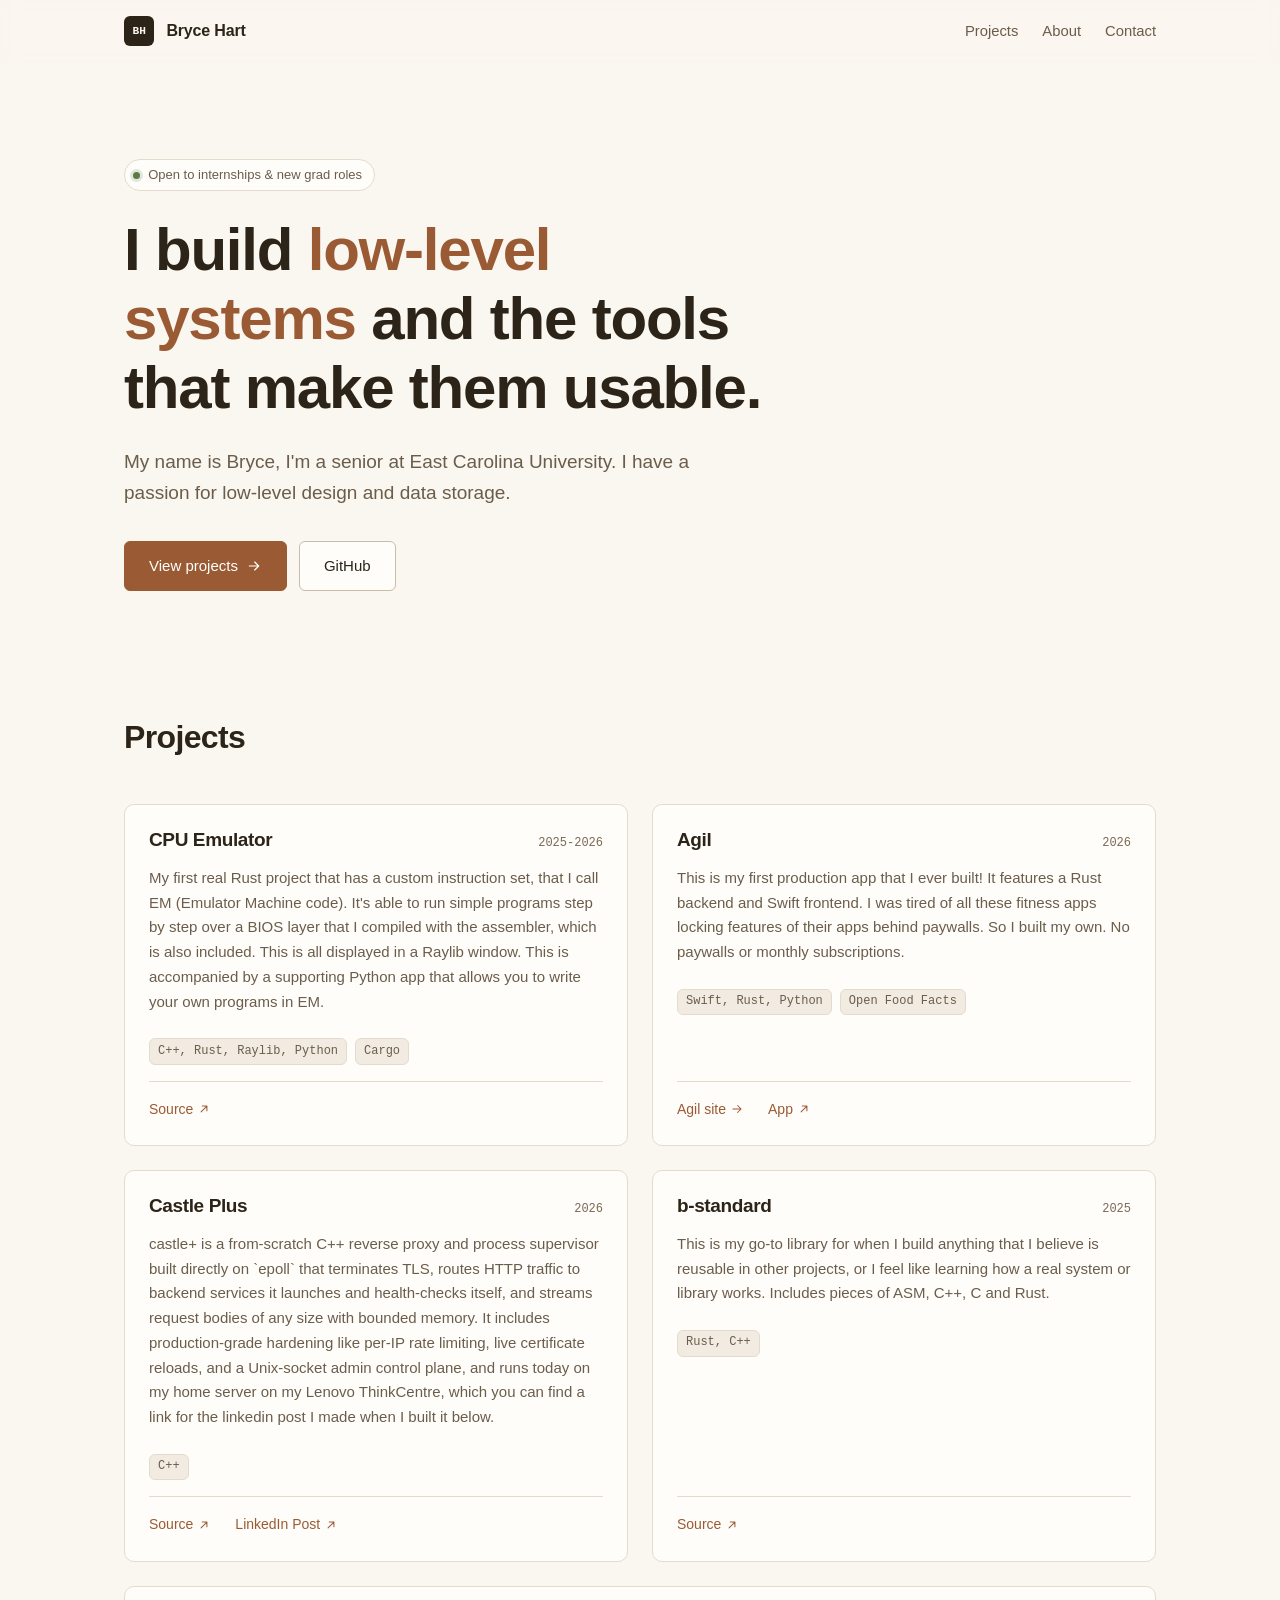
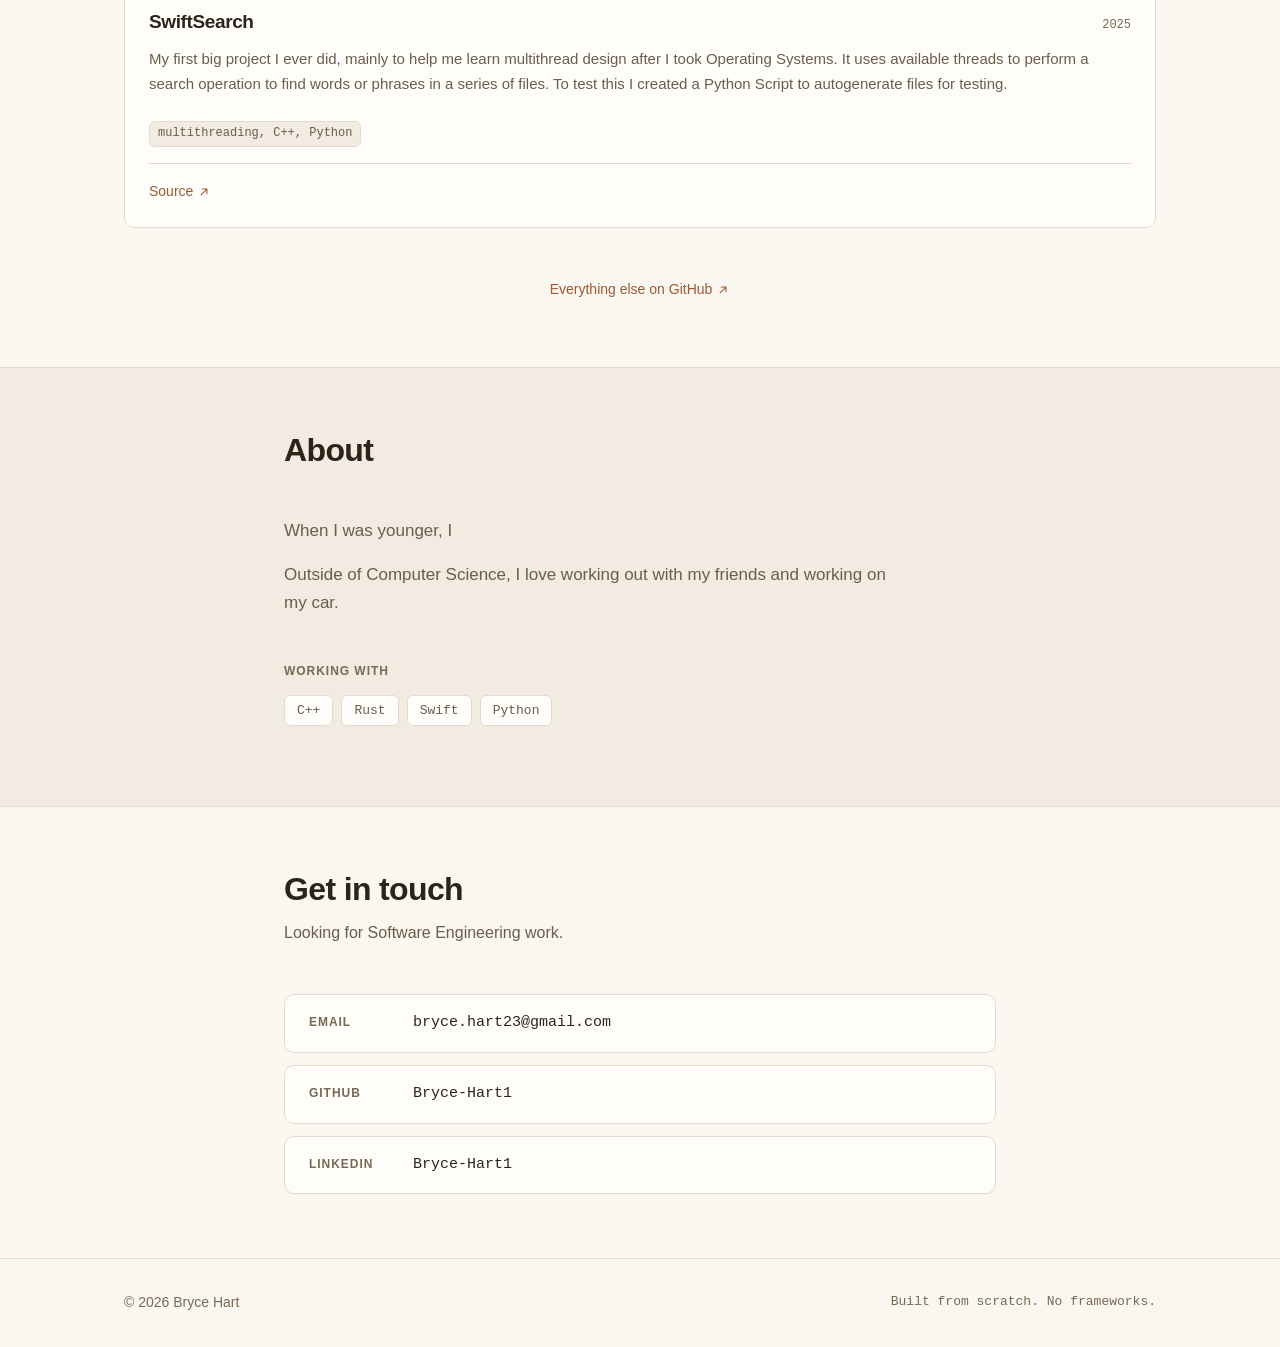
==== index.html @ d1d2a428 "Initial commit: brycehart.dev static site Prepare for launch: real canonical/og URLs, 404 page, robo" ====
<!DOCTYPE html>
<html lang="en">
<head>
<meta charset="utf-8">
<meta name="viewport" content="width=device-width, initial-scale=1">

<!-- TODO: Replace with your real tagline. This shows up in Google results and on the browser tab. -->
<title>Bryce Hart — Software Developer</title>
<meta name="description" content="My name is Bryce, I'm a software developer who builds low-level systems"> <!--REFINE-->
<meta name="author" content="Bryce Hart">

<!-- TODO: Once you have a domain, set it here and in og:url. Delete these two lines if you never get one. -->
<link rel="canonical" href="https://brycehart.dev/">

<!-- Open Graph: controls the preview card when your link is pasted into Slack, LinkedIn, iMessage, etc. -->
<meta property="og:type" content="website">
<meta property="og:title" content="Bryce Hart — Software Developer">
<meta property="og:description" content="My name is Bryce, I'm a software developer who builds low-level systems">
<meta property="og:url" content="https://brycehart.dev/">
<!-- TODO: Add assets/og-image.png (1200x630) for a proper link preview, then uncomment. -->
<!-- <meta property="og:image" content="https://brycehart.dev/assets/og-image.png"> -->
<meta name="twitter:card" content="summary_large_image">

<link rel="icon" href="assets/favicon.svg" type="image/svg+xml">
<link rel="stylesheet" href="styles.css">

<!-- Controls the browser UI color on mobile Safari/Chrome — matches --bg. -->
<meta name="theme-color" content="#faf6f0">
</head>

<body>
<a class="skip-link" href="#main">Skip to content</a>

<header class="site-header">
  <nav class="nav" aria-label="Primary">
    <a class="nav__brand" href="#top">
      <span class="nav__mark" aria-hidden="true">BH</span>
      <span class="nav__name">Bryce Hart</span>
    </a>

    <ul class="nav__links">
      <li><a href="#projects">Projects</a></li>
      <li><a href="#about">About</a></li>
      <li><a href="#contact">Contact</a></li>
    </ul>
  </nav>
</header>

<main id="main">

  <!-- ============================================================
       HERO — the first thing a recruiter reads. Keep it short.
       ============================================================ -->
  <section class="hero" id="top">
    <div class="wrap">
      <p class="hero__eyebrow">
        <span class="status-dot" aria-hidden="true"></span>
        <!-- TODO: Or "Open to full-time roles" / "Building things at X" -->
        Open to internships &amp; new grad roles
      </p>

      <h1 class="hero__title">
        <!-- TODO: Rewrite this. One line, plain language, no buzzwords.
             Say what you build and what you care about. Examples:
               "I build low-level systems — emulators, kernels, and the tools around them."
               "Computer science student who likes making computers do things they weren't supposed to." -->
        I build <em>low-level systems</em> and the tools that make them usable.
      </h1>

      <p class="hero__lede">
        <!-- TODO: Two or three sentences. Who you are, what you're studying or doing now,
             and what kind of work you want next. Write it like you'd say it out loud. -->
          My name is Bryce, I'm a senior at East Carolina University. I have a passion for low-level design
          and data storage.
      </p>

      <div class="hero__actions">
        <a class="btn btn--primary" href="#projects">
          View projects
          <svg viewBox="0 0 24 24" aria-hidden="true" focusable="false"><path d="M5 12h13M13 6l6 6-6 6"/></svg>
        </a>
        <!-- TODO: Re-enable once assets/resume.pdf exists (public copy without phone number). -->
        <!-- <a class="btn" href="assets/resume.pdf">Resume</a> -->
        <a class="btn" href="https://github.com/Bryce-Hart1">GitHub</a>
      </div>
    </div>
  </section>


  <!-- ============================================================
       PROJECTS — the reason the site exists.
       To add one: copy an <article class="card"> block and edit it.
       Order matters. Strongest project first.
       ============================================================ -->
  <section class="section" id="projects">
    <div class="wrap">
      <header class="section__head">
        <h2 class="section__title">Projects</h2>
      </header>

      <div class="grid">

        <!-- ---------- CPU Emulator ---------- -->
        <article class="card">
          <div class="card__head">
            <h3 class="card__title">CPU Emulator</h3>
            <span class="card__year">2025-2026</span>
          </div>
          <p class="card__body">
            My first real Rust project that has a custom instruction set, that I call EM
            (Emulator Machine code). It's able to run simple programs step by step over a BIOS 
            layer that I compiled with the assembler, which is also included. This is all displayed 
            in a Raylib window. This is accompanied by a supporting Python app that allows you to write 
            your own programs in EM.
          </p>
          <ul class="tags" aria-label="Technologies used">
            <li>C++, Rust, Raylib, Python</li>
            <li>Cargo</li>
          </ul>
          <div class="card__links">
            <a class="link" href="https://github.com/Bryce-Hart1/CPU_Emulator">
              Source
              <svg viewBox="0 0 24 24" aria-hidden="true" focusable="false"><path d="M7 17 17 7M9 7h8v8"/></svg>
            </a>
            <!-- Optional: add a live demo, a writeup, or a demo GIF link here. -->
          </div>
        </article>


        <!-- ---------- Agil ---------- -->
        <article class="card">
          <div class="card__head">
            <h3 class="card__title">Agil</h3>
            <span class="card__year">2026</span>
          </div>
          <p class="card__body">
            This is my first production app that I ever built! It features a Rust backend and Swift 
            frontend. I was tired of all these fitness apps locking features of their apps behind paywalls.
            So I built my own. No paywalls or monthly subscriptions.
          </p>
          <ul class="tags" aria-label="Technologies used">
            <li>Swift, Rust, Python</li>
            <li>Open Food Facts</li>
          </ul>
          <div class="card__links">
            <a class="link" href="agil/">
              Agil site
              <svg viewBox="0 0 24 24" aria-hidden="true" focusable="false"><path d="M5 12h13M13 6l6 6-6 6"/></svg>
            </a>
            <a class="link" href="https://github.com/Bryce-Hart1/Agil_app">
              App
              <svg viewBox="0 0 24 24" aria-hidden="true" focusable="false"><path d="M7 17 17 7M9 7h8v8"/></svg>
            </a>
          </div>
        </article>

        <!-- ---------- Castle Plus ---------- -->
        <article class="card">
          <div class="card__head">
            <h3 class="card__title">Castle Plus</h3>
            <span class="card__year">2026</span>
          </div>
          <p class="card__body">
            castle+ is a from-scratch C++ reverse proxy and process supervisor built directly on `epoll`
             that terminates TLS, routes HTTP traffic to backend services it launches and health-checks itself, 
             and streams request bodies of any size with bounded memory. It includes production-grade hardening like per-IP rate limiting,
             live certificate reloads, and a Unix-socket admin control plane, and runs today on my home server on my
            Lenovo ThinkCentre, which you can find a link for 
            the linkedin post I made when I built it below.
          </p>
          <ul class="tags" aria-label="Technologies used">
            <li>C++</li>
          </ul>
          <div class="card__links">
            <a class="link" href="https://github.com/Bryce-Hart1/castle_plus">
              Source
              <svg viewBox="0 0 24 24" aria-hidden="true" focusable="false"><path d="M7 17 17 7M9 7h8v8"/></svg>
            </a>
            <!-- TODO: replace with the LinkedIn post URL -->
            <a class="link" href="https://github.com/Bryce-Hart1/castle_plus">
              LinkedIn Post
              <svg viewBox="0 0 24 24" aria-hidden="true" focusable="false"><path d="M7 17 17 7M9 7h8v8"/></svg>
            </a>
          </div>
        </article>

        <!-- ---------- library ---------- -->
        <article class="card">
          <div class="card__head">
            <h3 class="card__title">b-standard</h3>
            <span class="card__year">2025</span>
          </div>
          <p class="card__body">
            This is my go-to library for when I build anything that I believe is reusable in other projects,
            or I feel like learning how a real system or library works. Includes pieces of ASM, C++, C and 
            Rust.
          </p>
          <ul class="tags" aria-label="Technologies used">
            <li>Rust, C++</li>
          </ul>
          <div class="card__links">
            <a class="link" href="https://github.com/Bryce-Hart1/mylib">
              Source
              <svg viewBox="0 0 24 24" aria-hidden="true" focusable="false"><path d="M7 17 17 7M9 7h8v8"/></svg>
            </a>
          </div>
        </article>

        <!-- ---------- SwiftSearch ---------- -->

        <article class="card">
          <div class="card__head">
            <h3 class="card__title">SwiftSearch</h3>
            <span class="card__year">2025</span>
          </div>
          <p class="card__body">
            My first big project I ever did, mainly to help me learn multithread design
            after I took Operating Systems. It uses available threads to perform a search operation
            to find words or phrases in a series of files. To test this I created a Python Script to 
            autogenerate files for testing.
          </p>
          <ul class="tags" aria-label="Technologies used">
            <li>multithreading, C++, Python</li>
          </ul>
          <div class="card__links">
            <a class="link" href="https://github.com/Bryce-Hart1/multithread_Search">
              Source
              <svg viewBox="0 0 24 24" aria-hidden="true" focusable="false"><path d="M7 17 17 7M9 7h8v8"/></svg>
            </a>
          </div>
        </article>

      </div>

      <p class="section__foot">
        <a class="link" href="https://github.com/Bryce-Hart1?tab=repositories">
          Everything else on GitHub
          <svg viewBox="0 0 24 24" aria-hidden="true" focusable="false"><path d="M7 17 17 7M9 7h8v8"/></svg>
        </a>
      </p>
    </div>
  </section>


  <!-- ============================================================
       ABOUT
       ============================================================ -->
  <section class="section section--alt" id="about">
    <div class="wrap wrap--narrow">
      <header class="section__head">
        <h2 class="section__title">About</h2>
      </header>

      <div class="prose">
        <p>
          When I was younger, I 
        </p>
        <p>
          Outside of Computer Science, I love working out with my friends and working on my car.
        </p>
      </div>

      <!-- TODO: Trim this to what you'd be comfortable being interviewed on.
           A short honest list reads better than an exhaustive one. -->
      <div class="toolbox">
        <h3 class="toolbox__title">Working with</h3>
        <ul class="tags tags--lg">
          <li>C++</li>
          <li>Rust</li>
          <li>Swift</li>
          <li>Python</li>
        </ul>
      </div>
    </div>
  </section>


  <!-- ============================================================
       CONTACT
       ============================================================ -->
  <section class="section" id="contact">
    <div class="wrap wrap--narrow">
      <header class="section__head">
        <h2 class="section__title">Get in touch</h2>
        <p class="section__sub">
          Looking for Software Engineering work.
        </p>
      </header>

      <ul class="contact">
        <li>
          <a class="contact__item" href="mailto:bryce.hart23@gmail.com">
            <span class="contact__label">Email</span>
            <span class="contact__value">bryce.hart23@gmail.com</span>
          </a>
        </li>
        <li>
          <a class="contact__item" href="https://github.com/Bryce-Hart1">
            <span class="contact__label">GitHub</span>
            <span class="contact__value">Bryce-Hart1</span>
          </a>
        </li>
        <li>
          <a class="contact__item" href="https://www.linkedin.com/in/bryce-hart1/">
            <span class="contact__label">LinkedIn</span>
            <span class="contact__value">Bryce-Hart1</span>
          </a>
        </li>
      </ul>
    </div>
  </section>

</main>

<footer class="site-footer">
  <div class="wrap">
    <p>&copy; <span data-year>2026</span> Bryce Hart</p>
    <p class="site-footer__meta">Built from scratch. No frameworks.</p>
  </div>
</footer>

<script src="main.js"></script>
</body>
</html>
---- styles.css ----
/* ==========================================================================
   Bryce Hart — personal site
   Plain CSS, no build step. Edit and refresh.

   Layout of this file:
     1. Tokens (colors, type, spacing)  <- change these to restyle the whole site
     2. Reset & base
     3. Layout primitives
     4. Header / nav
     5. Hero
     6. Sections
     7. Project cards
     8. About / contact
     9. Footer
    10. Motion & print
   ========================================================================== */


/* 1. Tokens ---------------------------------------------------------------- */

:root {
  /* Earthy palette. Warm paper, umber ink, terracotta accent, moss for the
     status dot. Every hue is warm — nothing here is a neutral grey. */
  --bg:            #faf6f0;  /* warm paper   */
  --bg-alt:        #f2ebe1;  /* sand         */
  --surface:       #fffdfa;  /* raised card  */
  --border:        #e5dbcc;
  --border-strong: #cbbca7;

  --text:          #2c2418;  /* dark umber   */
  --text-muted:    #6b5d4b;  /* walnut       */
  --text-faint:    #786954;  /* driftwood — as light as it can go and still
                                clear 4.5:1 on --bg-alt, the worst case  */

  --accent:        #9a5b34;  /* terracotta   */
  --accent-hover:  #7d4726;  /* burnt sienna */

  --success:       #5b7a4a;  /* moss         */

  /* Type */
  --font-sans: ui-sans-serif, -apple-system, BlinkMacSystemFont, "Segoe UI",
               Inter, Roboto, "Helvetica Neue", Arial, sans-serif;
  --font-mono: ui-monospace, SFMono-Regular, "SF Mono", Menlo, Consolas,
               "Liberation Mono", monospace;

  /* Spacing scale */
  --sp-1: 0.25rem;
  --sp-2: 0.5rem;
  --sp-3: 0.75rem;
  --sp-4: 1rem;
  --sp-6: 1.5rem;
  --sp-8: 2rem;
  --sp-12: 3rem;
  --sp-16: 4rem;
  --sp-24: 6rem;

  --radius: 10px;
  --radius-sm: 6px;

  /* Shadows are tinted with the umber from --text, never pure black. Pure black
     over warm paper reads as grey smudge. */
  --shadow: 0 1px 2px rgb(44 36 24 / 0.05), 0 4px 16px -6px rgb(44 36 24 / 0.12);
  --shadow-lift: 0 2px 4px rgb(44 36 24 / 0.06), 0 12px 32px -10px rgb(44 36 24 / 0.20);

  --measure: 68ch;   /* comfortable reading width */
  --page: 1080px;    /* max content width */
}

/* The page ships one palette, always. Tell the browser so it doesn't render form
   controls and scrollbars in dark chrome for visitors whose OS is set to dark. */
:root { color-scheme: light; }


/* 2. Reset & base ---------------------------------------------------------- */

*, *::before, *::after { box-sizing: border-box; }

* { margin: 0; }

html {
  scroll-behavior: smooth;
  scroll-padding-top: 5rem;   /* so anchors clear the sticky header */
  -webkit-text-size-adjust: 100%;
}

body {
  background: var(--bg);
  color: var(--text);
  font-family: var(--font-sans);
  font-size: 1rem;
  line-height: 1.65;
  -webkit-font-smoothing: antialiased;
  text-rendering: optimizeLegibility;
}

h1, h2, h3 {
  line-height: 1.15;
  letter-spacing: -0.02em;
  font-weight: 600;
  text-wrap: balance;
}

p { text-wrap: pretty; }

a { color: inherit; }

svg {
  fill: none;
  stroke: currentColor;
  stroke-width: 1.75;
  stroke-linecap: round;
  stroke-linejoin: round;
}

:focus-visible {
  outline: 2px solid var(--accent);
  outline-offset: 3px;
  border-radius: var(--radius-sm);
}

.skip-link {
  position: absolute;
  left: var(--sp-4);
  top: -100%;
  z-index: 100;
  padding: var(--sp-3) var(--sp-4);
  background: var(--surface);
  border: 1px solid var(--border-strong);
  border-radius: var(--radius-sm);
  font-weight: 500;
  text-decoration: none;
}
.skip-link:focus { top: var(--sp-4); }


/* 3. Layout primitives ----------------------------------------------------- */

.wrap {
  width: 100%;
  max-width: var(--page);
  margin-inline: auto;
  padding-inline: var(--sp-6);
}

.wrap--narrow { max-width: 760px; }


/* 4. Header / nav ---------------------------------------------------------- */

.site-header {
  position: sticky;
  top: 0;
  z-index: 50;
  background: color-mix(in srgb, var(--bg) 82%, transparent);
  backdrop-filter: saturate(1.4) blur(10px);
  border-bottom: 1px solid transparent;
  transition: border-color 0.2s ease;
}
.site-header[data-scrolled] { border-bottom-color: var(--border); }

.nav {
  max-width: var(--page);
  margin-inline: auto;
  padding: var(--sp-4) var(--sp-6);
  display: flex;
  align-items: center;
  gap: var(--sp-6);
}

.nav__brand {
  display: inline-flex;
  align-items: center;
  gap: var(--sp-3);
  text-decoration: none;
  font-weight: 600;
  letter-spacing: -0.01em;
  margin-right: auto;
}

.nav__mark {
  display: grid;
  place-items: center;
  width: 1.9rem;
  height: 1.9rem;
  border-radius: var(--radius-sm);
  background: var(--text);
  color: var(--bg);
  font-family: var(--font-mono);
  font-size: 0.7rem;
  font-weight: 600;
  letter-spacing: 0;
}

.nav__links {
  display: flex;
  gap: var(--sp-6);
  list-style: none;
  padding: 0;
  font-size: 0.925rem;
}

.nav__links a {
  color: var(--text-muted);
  text-decoration: none;
  transition: color 0.15s ease;
}
.nav__links a:hover { color: var(--text); }

@media (max-width: 34rem) {
  .nav__name { display: none; }    /* the "BH" mark carries it on narrow screens */
  .nav__links { gap: var(--sp-4); }
}


/* 5. Hero ------------------------------------------------------------------ */

.hero {
  padding-block: clamp(var(--sp-16), 12vw, var(--sp-24)) var(--sp-16);
}

.hero__eyebrow {
  display: inline-flex;
  align-items: center;
  gap: var(--sp-2);
  margin-bottom: var(--sp-6);
  padding: var(--sp-1) var(--sp-3) var(--sp-1) var(--sp-2);
  border: 1px solid var(--border);
  border-radius: 999px;
  background: var(--surface);
  color: var(--text-muted);
  font-size: 0.8125rem;
  font-weight: 500;
}

.status-dot {
  width: 0.45rem;
  height: 0.45rem;
  border-radius: 50%;
  background: var(--success);
  box-shadow: 0 0 0 3px color-mix(in srgb, var(--success) 18%, transparent);
}

.hero__title {
  font-size: clamp(2.25rem, 6vw, 3.75rem);
  max-width: 20ch;
  margin-bottom: var(--sp-6);
}

.hero__title em {
  font-style: normal;
  color: var(--accent);
}

.hero__lede {
  max-width: 58ch;
  margin-bottom: var(--sp-8);
  color: var(--text-muted);
  font-size: clamp(1.05rem, 1.6vw, 1.1875rem);
}

.hero__actions {
  display: flex;
  flex-wrap: wrap;
  gap: var(--sp-3);
}

.btn {
  display: inline-flex;
  align-items: center;
  gap: var(--sp-2);
  padding: var(--sp-3) var(--sp-6);
  border: 1px solid var(--border-strong);
  border-radius: var(--radius-sm);
  background: var(--surface);
  color: var(--text);
  font-size: 0.9375rem;
  font-weight: 500;
  text-decoration: none;
  transition: transform 0.12s ease, box-shadow 0.15s ease,
              border-color 0.15s ease, background-color 0.15s ease;
}
.btn:hover {
  border-color: var(--text-faint);
  box-shadow: var(--shadow);
  transform: translateY(-1px);
}
.btn svg { width: 1rem; height: 1rem; }

.btn--primary {
  background: var(--accent);
  border-color: var(--accent);
  color: #fff;
}
.btn--primary:hover {
  background: var(--accent-hover);
  border-color: var(--accent-hover);
}


/* 6. Sections -------------------------------------------------------------- */

.section { padding-block: var(--sp-16); }

.section--alt {
  background: var(--bg-alt);
  border-block: 1px solid var(--border);
}

.section__head { margin-bottom: var(--sp-12); }

.section__title {
  font-size: clamp(1.5rem, 3vw, 2rem);
  margin-bottom: var(--sp-3);
}

.section__sub {
  max-width: var(--measure);
  color: var(--text-muted);
}

.section__foot {
  margin-top: var(--sp-12);
  text-align: center;
}


/* 7. Project cards --------------------------------------------------------- */

.grid {
  display: grid;
  grid-template-columns: repeat(auto-fill, minmax(min(100%, 22rem), 1fr));
  gap: var(--sp-6);
}

/* --page caps the grid at two columns, so an odd card count would leave the
   last one stranded at half width. Let it take the whole row instead. */
.grid > .card:last-child:nth-child(odd) { grid-column: 1 / -1; }

.card {
  display: flex;
  flex-direction: column;
  padding: var(--sp-6);
  border: 1px solid var(--border);
  border-radius: var(--radius);
  background: var(--surface);
  transition: transform 0.15s ease, box-shadow 0.2s ease, border-color 0.2s ease;
}
.card:hover {
  transform: translateY(-2px);
  border-color: var(--border-strong);
  box-shadow: var(--shadow-lift);
}

.card__head {
  display: flex;
  align-items: baseline;
  justify-content: space-between;
  gap: var(--sp-4);
  margin-bottom: var(--sp-3);
}

.card__title { font-size: 1.1875rem; }

.card__year {
  flex-shrink: 0;
  color: var(--text-faint);
  font-family: var(--font-mono);
  font-size: 0.75rem;
}

.card__body {
  margin-bottom: var(--sp-6);
  color: var(--text-muted);
  font-size: 0.9375rem;
}

.card__links {
  display: flex;
  flex-wrap: wrap;
  gap: var(--sp-6);
  margin-top: auto;         /* pins links to the bottom of every card */
  padding-top: var(--sp-4);
  border-top: 1px solid var(--border);
}

.link {
  display: inline-flex;
  align-items: center;
  gap: var(--sp-1);
  color: var(--accent);
  font-size: 0.875rem;
  font-weight: 500;
  text-decoration: none;
}
.link:hover { color: var(--accent-hover); }
.link:hover svg { transform: translate(1px, -1px); }
.link svg {
  width: 0.875rem;
  height: 0.875rem;
  transition: transform 0.15s ease;
}

.tags {
  display: flex;
  flex-wrap: wrap;
  gap: var(--sp-2);
  margin-bottom: var(--sp-4);
  padding: 0;
  list-style: none;
}

.tags li {
  padding: 0.15rem var(--sp-2);
  border: 1px solid var(--border);
  border-radius: var(--radius-sm);
  background: var(--bg-alt);
  color: var(--text-muted);
  font-family: var(--font-mono);
  font-size: 0.75rem;
}

.tags--lg li {
  padding: var(--sp-1) var(--sp-3);
  background: var(--surface);
  font-size: 0.8125rem;
}


/* 8. About / contact ------------------------------------------------------- */

.prose {
  max-width: var(--measure);
  color: var(--text-muted);
  font-size: 1.0625rem;
}
.prose p + p { margin-top: var(--sp-4); }

.toolbox { margin-top: var(--sp-12); }

.toolbox__title {
  margin-bottom: var(--sp-4);
  color: var(--text-faint);
  font-size: 0.75rem;
  font-weight: 600;
  letter-spacing: 0.08em;
  text-transform: uppercase;
}

.contact {
  display: grid;
  gap: var(--sp-3);
  padding: 0;
  list-style: none;
}

.contact__item {
  display: flex;
  align-items: baseline;
  gap: var(--sp-4);
  padding: var(--sp-4) var(--sp-6);
  border: 1px solid var(--border);
  border-radius: var(--radius);
  background: var(--surface);
  text-decoration: none;
  transition: border-color 0.15s ease, transform 0.12s ease;
}
.contact__item:hover {
  border-color: var(--border-strong);
  transform: translateX(2px);
}

.contact__label {
  flex-shrink: 0;
  width: 5.5rem;
  color: var(--text-faint);
  font-size: 0.75rem;
  font-weight: 600;
  letter-spacing: 0.08em;
  text-transform: uppercase;
}

.contact__value {
  color: var(--text);
  font-family: var(--font-mono);
  font-size: 0.9375rem;
  overflow-wrap: anywhere;
}

@media (max-width: 30rem) {
  .contact__item { flex-direction: column; gap: var(--sp-1); }
  .contact__label { width: auto; }
}


/* 9. Footer ---------------------------------------------------------------- */

.site-footer {
  padding-block: var(--sp-8);
  border-top: 1px solid var(--border);
  color: var(--text-faint);
  font-size: 0.875rem;
}

.site-footer .wrap {
  display: flex;
  flex-wrap: wrap;
  gap: var(--sp-4);
  justify-content: space-between;
}

.site-footer__meta { font-family: var(--font-mono); font-size: 0.8125rem; }


/* 10. Motion & print ------------------------------------------------------- */

/* Sections ease in as you scroll. main.js adds .is-visible via IntersectionObserver;
   without JS the .reveal class is never applied, so content stays visible. */
.reveal {
  opacity: 0;
  transform: translateY(12px);
  transition: opacity 0.5s ease, transform 0.5s ease;
}
.reveal.is-visible {
  opacity: 1;
  transform: none;
}

@media (prefers-reduced-motion: reduce) {
  html { scroll-behavior: auto; }
  *, *::before, *::after {
    animation-duration: 0.01ms !important;
    animation-iteration-count: 1 !important;
    transition-duration: 0.01ms !important;
  }
  .reveal { opacity: 1; transform: none; }
}

@media print {
  .site-header, .hero__actions { display: none; }
  body { background: #fff; color: #000; }
  .card { break-inside: avoid; border: 1px solid #ccc; }
}
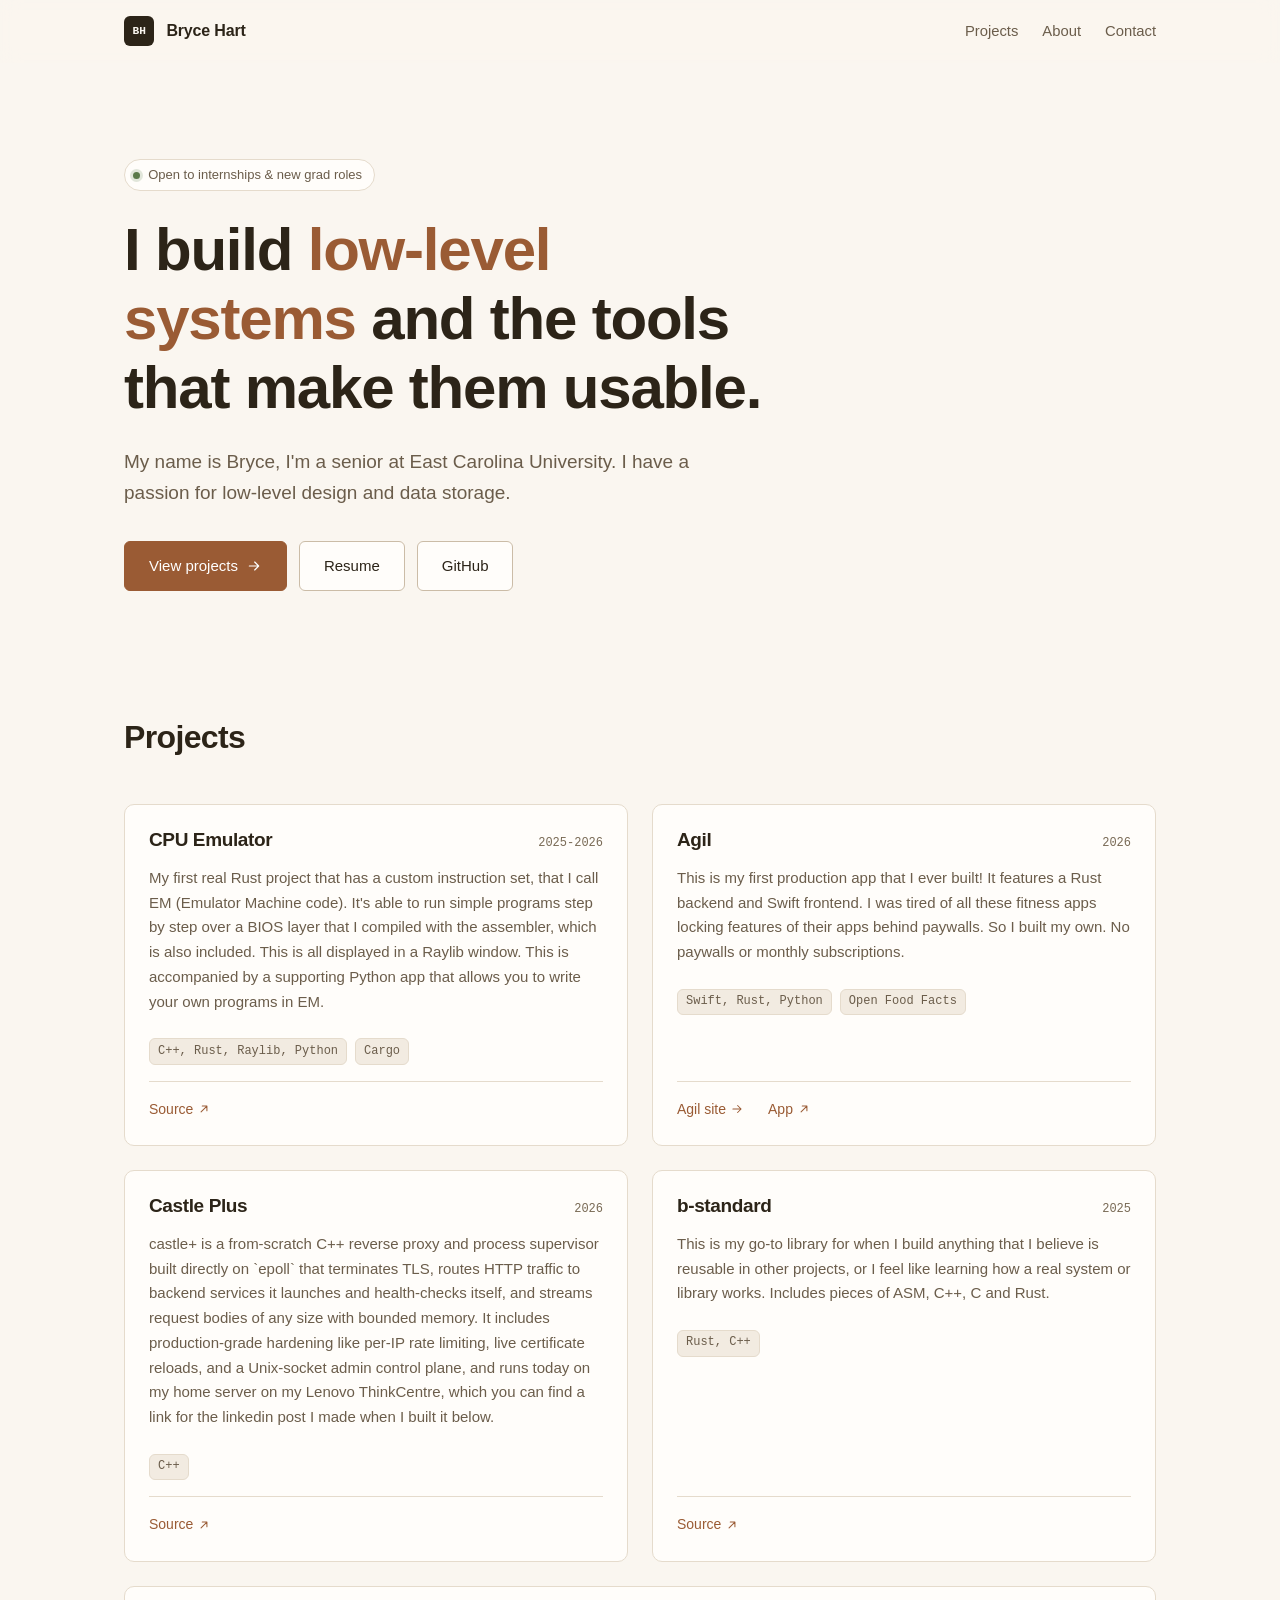
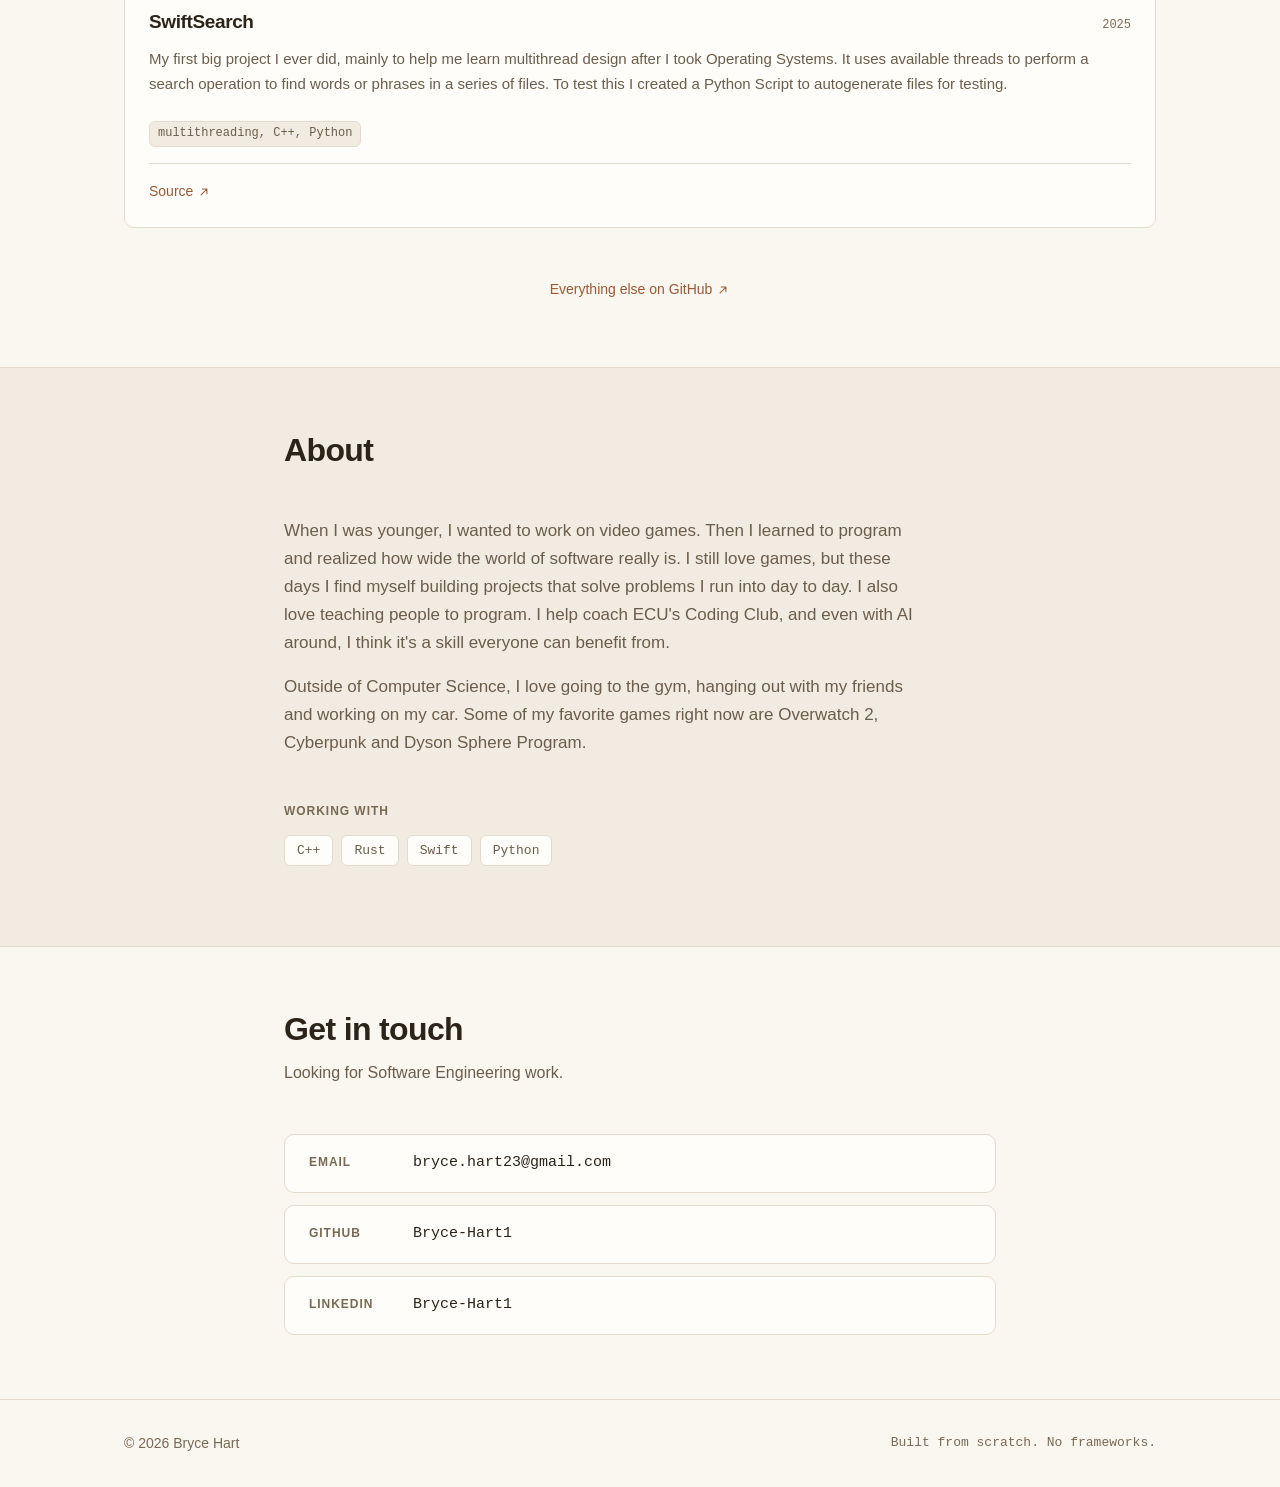
==== commit 86aa828c: "Add About copy and resume; fix project repo links Fill in the About section, publish assets/resume.p" ====
--- a/index.html
+++ b/index.html
@@ -79,8 +79,7 @@
           View projects
           <svg viewBox="0 0 24 24" aria-hidden="true" focusable="false"><path d="M5 12h13M13 6l6 6-6 6"/></svg>
         </a>
-        <!-- TODO: Re-enable once assets/resume.pdf exists (public copy without phone number). -->
-        <!-- <a class="btn" href="assets/resume.pdf">Resume</a> -->
+        <a class="btn" href="assets/resume.pdf">Resume</a>
         <a class="btn" href="https://github.com/Bryce-Hart1">GitHub</a>
       </div>
     </div>
@@ -176,11 +175,6 @@
               Source
               <svg viewBox="0 0 24 24" aria-hidden="true" focusable="false"><path d="M7 17 17 7M9 7h8v8"/></svg>
             </a>
-            <!-- TODO: replace with the LinkedIn post URL -->
-            <a class="link" href="https://github.com/Bryce-Hart1/castle_plus">
-              LinkedIn Post
-              <svg viewBox="0 0 24 24" aria-hidden="true" focusable="false"><path d="M7 17 17 7M9 7h8v8"/></svg>
-            </a>
           </div>
         </article>
 
@@ -199,7 +193,7 @@
             <li>Rust, C++</li>
           </ul>
           <div class="card__links">
-            <a class="link" href="https://github.com/Bryce-Hart1/mylib">
+            <a class="link" href="https://github.com/Bryce-Hart1/bstd">
               Source
               <svg viewBox="0 0 24 24" aria-hidden="true" focusable="false"><path d="M7 17 17 7M9 7h8v8"/></svg>
             </a>
@@ -223,7 +217,7 @@
             <li>multithreading, C++, Python</li>
           </ul>
           <div class="card__links">
-            <a class="link" href="https://github.com/Bryce-Hart1/multithread_Search">
+            <a class="link" href="https://github.com/Bryce-Hart1/swiftSearch">
               Source
               <svg viewBox="0 0 24 24" aria-hidden="true" focusable="false"><path d="M7 17 17 7M9 7h8v8"/></svg>
             </a>
@@ -253,10 +247,13 @@
 
       <div class="prose">
         <p>
-          When I was younger, I 
+          When I was younger, I wanted to work on video games. Then I learned to program and realized how wide the world of software really is. 
+          I still love games, but these days I find myself building projects that solve problems I run into day to day. I also love teaching people to program.
+          I help coach ECU's Coding Club, and even with AI around, I think it's a skill everyone can benefit from.
         </p>
         <p>
-          Outside of Computer Science, I love working out with my friends and working on my car.
+          Outside of Computer Science, I love going to the gym, hanging out with my friends and working on my car. Some of my favorite games right now are 
+          Overwatch 2, Cyberpunk and Dyson Sphere Program. 
         </p>
       </div>
 
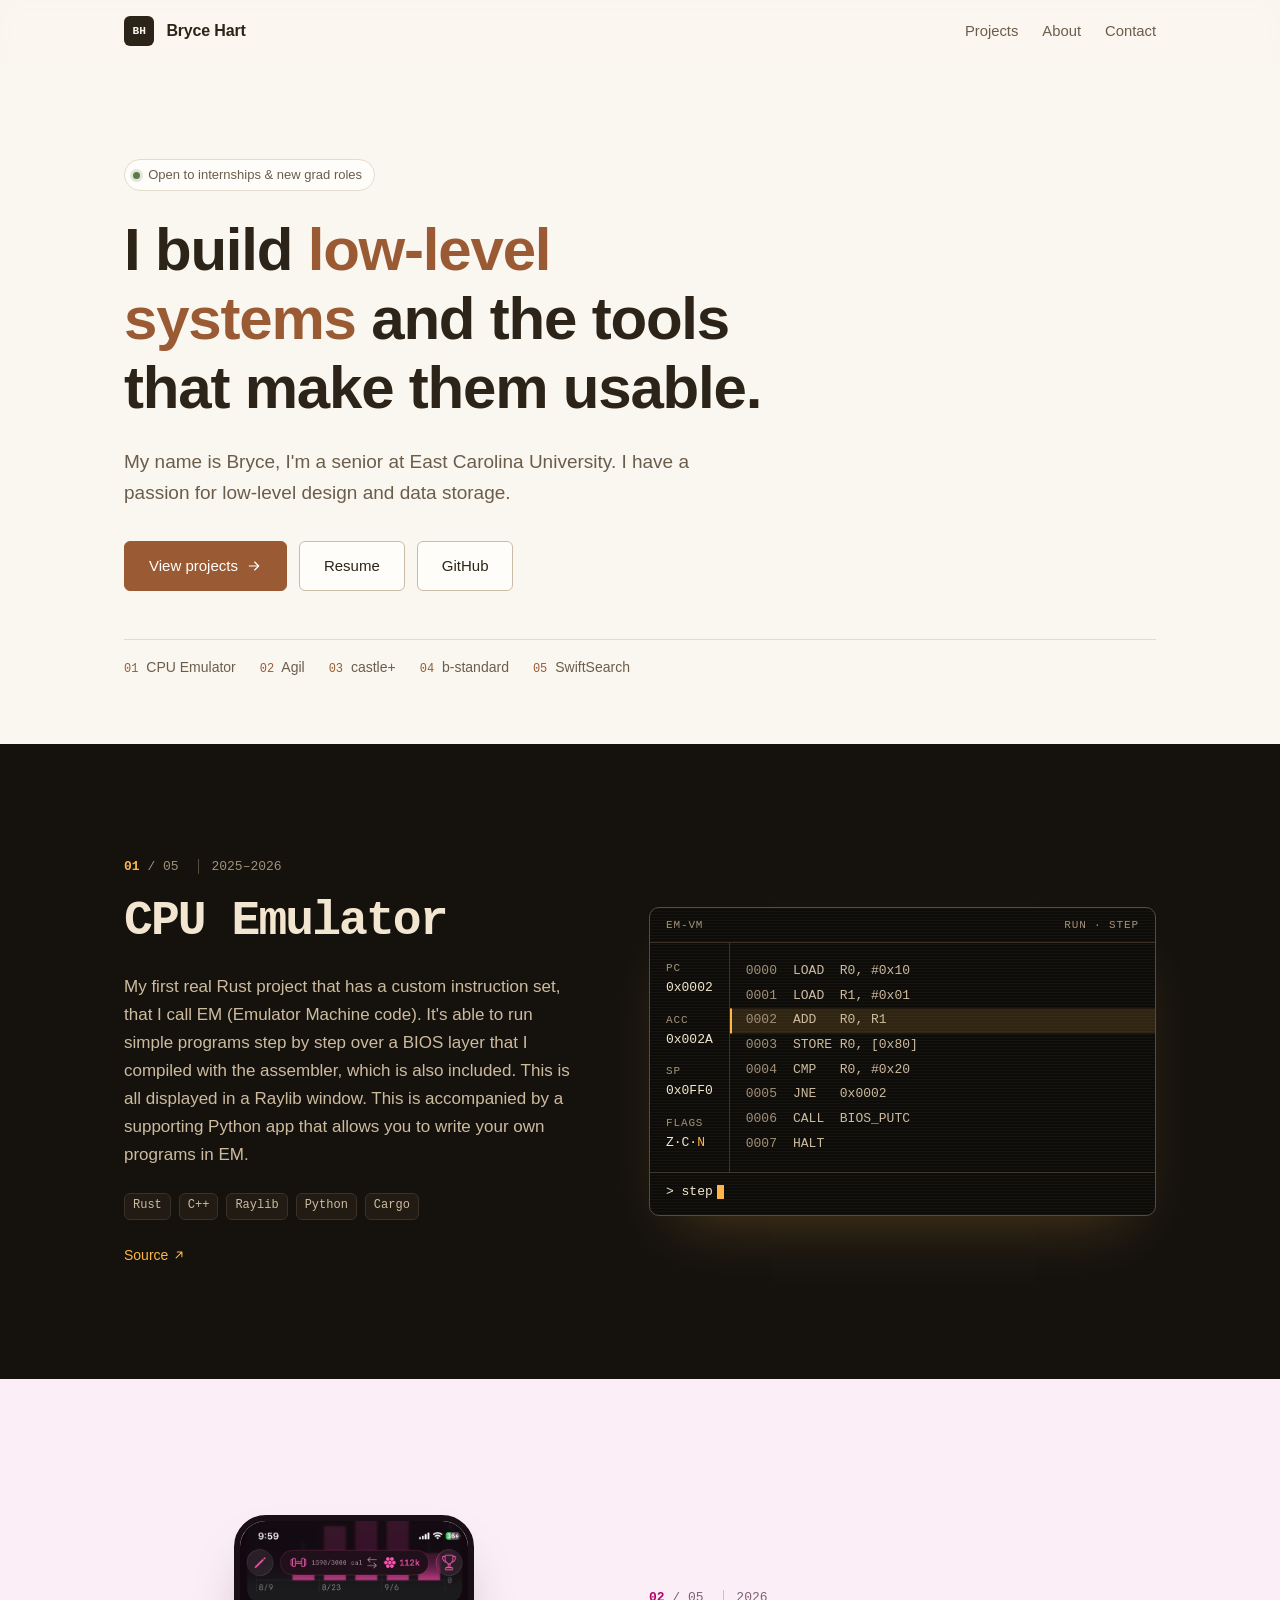
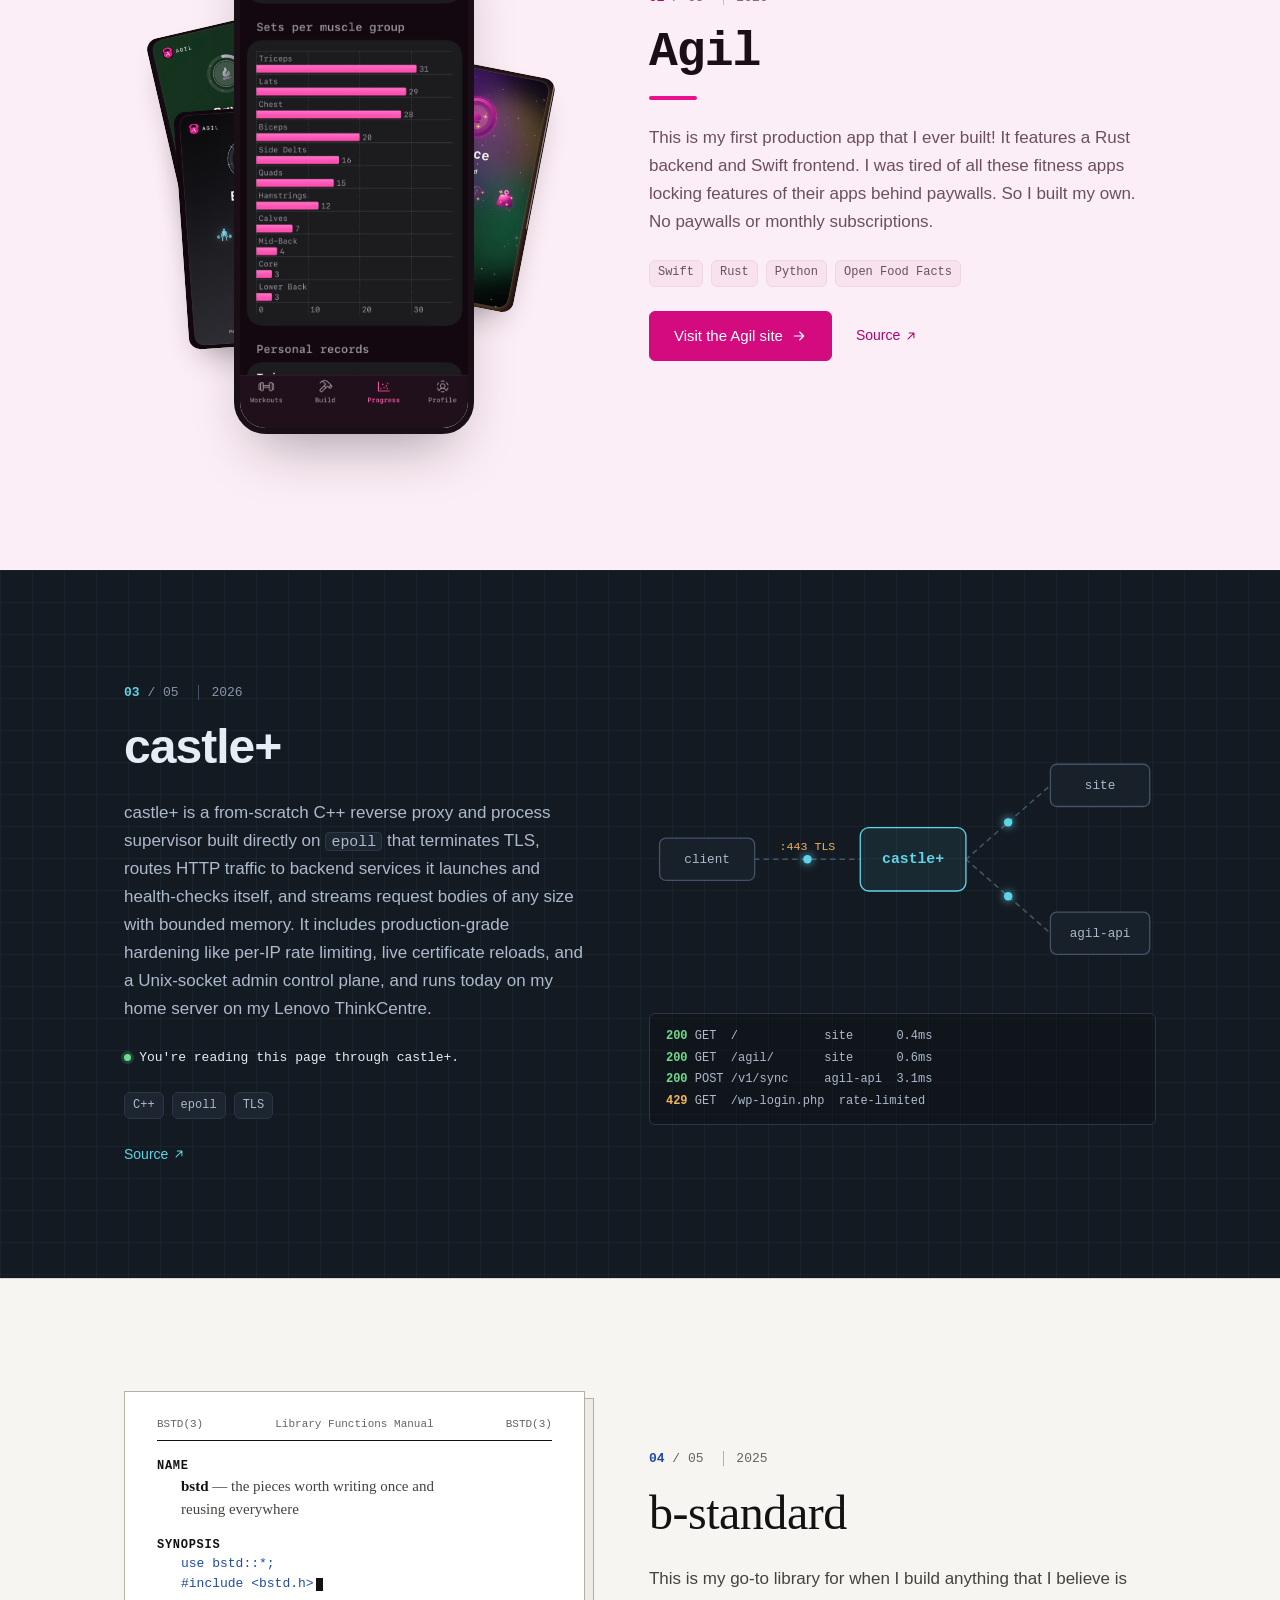
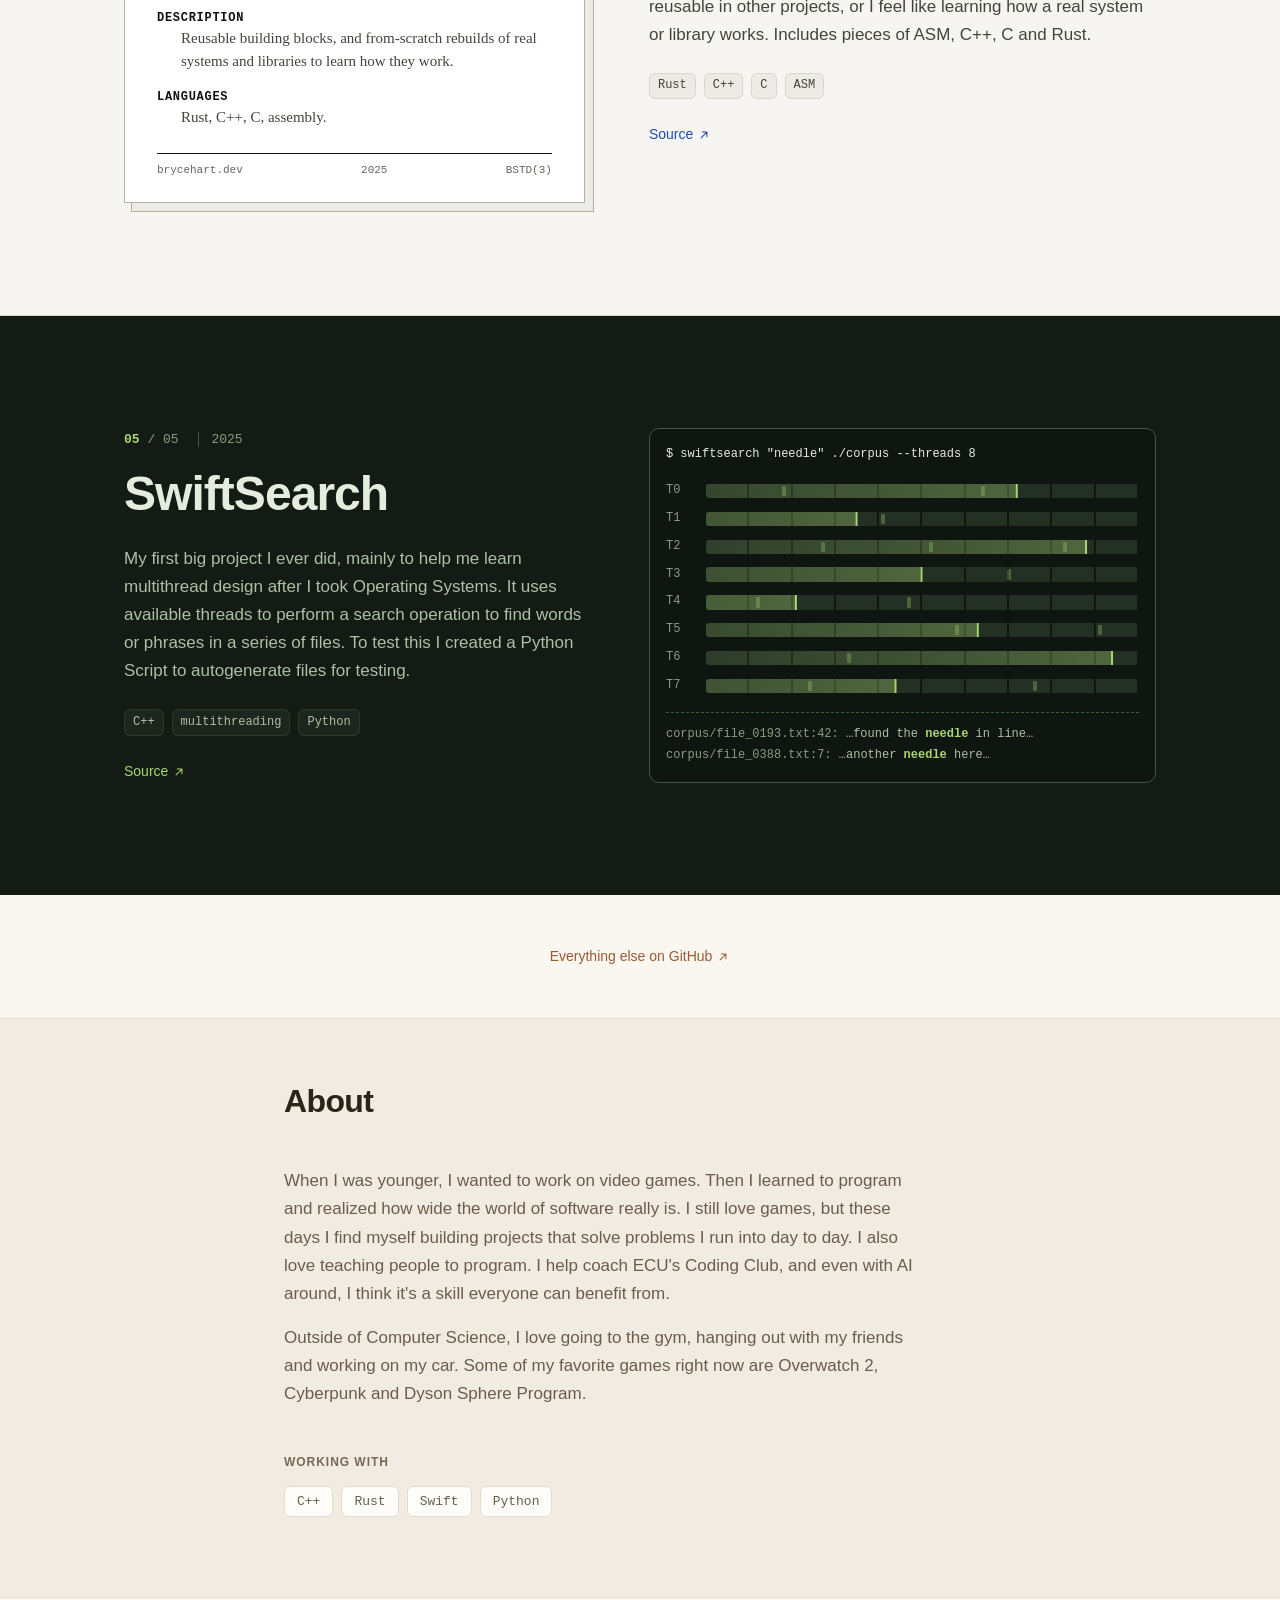
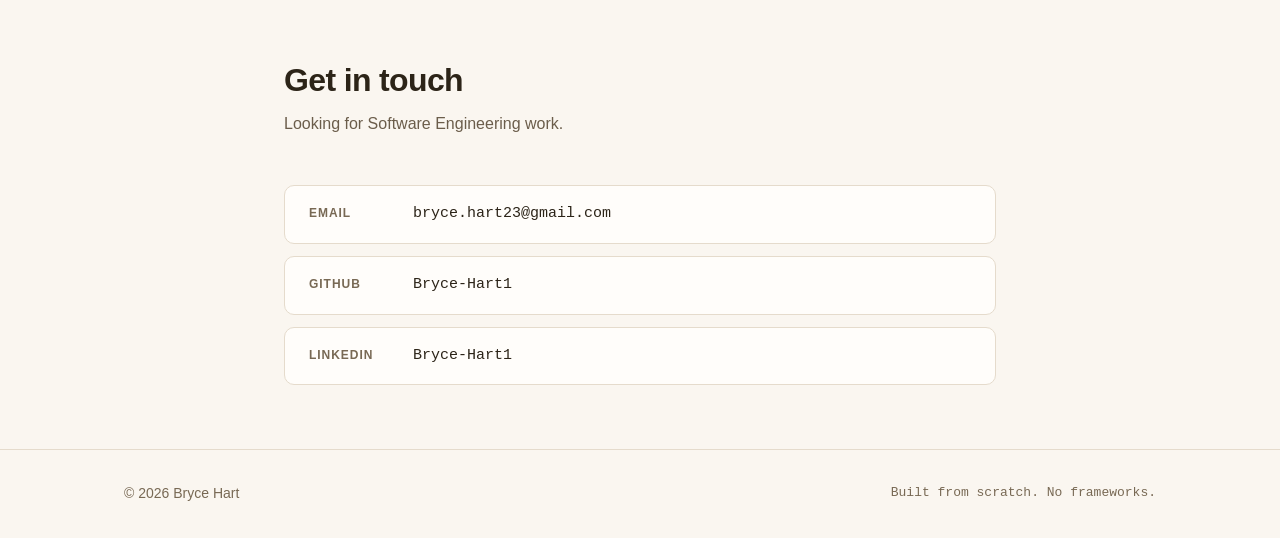
==== commit 0a283abc: "changed main page design" ====
--- a/index.html
+++ b/index.html
@@ -45,6 +45,18 @@
     </ul>
   </nav>
 </header>
+
+<!-- Chapter rail: wide screens only, and only once main.js has wired it up
+     (it stays display:none without the data-ready attribute). -->
+<nav class="rail" aria-label="Project chapters" data-rail>
+  <ol>
+    <li><a href="#emulator"><span class="rail__dot"></span><span class="rail__label">CPU Emulator</span></a></li>
+    <li><a href="#agil"><span class="rail__dot"></span><span class="rail__label">Agil</span></a></li>
+    <li><a href="#castle"><span class="rail__dot"></span><span class="rail__label">castle+</span></a></li>
+    <li><a href="#bstd"><span class="rail__dot"></span><span class="rail__label">b-standard</span></a></li>
+    <li><a href="#swiftsearch"><span class="rail__dot"></span><span class="rail__label">SwiftSearch</span></a></li>
+  </ol>
+</nav>
 
 <main id="main">
 
@@ -82,158 +94,310 @@
         <a class="btn" href="assets/resume.pdf">Resume</a>
         <a class="btn" href="https://github.com/Bryce-Hart1">GitHub</a>
       </div>
+
+      <nav class="hero__index" aria-label="Projects">
+        <ol>
+          <li><a href="#emulator"><span>01</span> CPU Emulator</a></li>
+          <li><a href="#agil"><span>02</span> Agil</a></li>
+          <li><a href="#castle"><span>03</span> castle+</a></li>
+          <li><a href="#bstd"><span>04</span> b-standard</a></li>
+          <li><a href="#swiftsearch"><span>05</span> SwiftSearch</a></li>
+        </ol>
+      </nav>
     </div>
   </section>
 
 
   <!-- ============================================================
-       PROJECTS — the reason the site exists.
-       To add one: copy an <article class="card"> block and edit it.
+       PROJECTS — one full-width chapter per project.
+       Each chapter restyles itself by overriding the color/type tokens
+       on its own .chapter--x class (see section 7 of styles.css), so the
+       shared .link / .tags / .btn pick up its palette automatically.
+       To add one: copy a <section class="chapter"> block, give it a new
+       .chapter--x modifier and id, add a rail link, and bump the "/ 05"s.
        Order matters. Strongest project first.
        ============================================================ -->
-  <section class="section" id="projects">
-    <div class="wrap">
-      <header class="section__head">
-        <h2 class="section__title">Projects</h2>
-      </header>
-
-      <div class="grid">
-
-        <!-- ---------- CPU Emulator ---------- -->
-        <article class="card">
-          <div class="card__head">
-            <h3 class="card__title">CPU Emulator</h3>
-            <span class="card__year">2025-2026</span>
-          </div>
-          <p class="card__body">
+  <div class="chapters" id="projects">
+    <h2 class="visually-hidden">Projects</h2>
+
+    <!-- ---------- 01 CPU Emulator ---------- -->
+    <section class="chapter chapter--emu" id="emulator" aria-labelledby="emulator-title">
+      <div class="wrap chapter__grid">
+        <div class="chapter__text">
+          <p class="chapter__index"><span>01</span> / 05 <span class="chapter__year">2025–2026</span></p>
+          <h3 class="chapter__title" id="emulator-title">CPU Emulator</h3>
+          <p class="chapter__body">
             My first real Rust project that has a custom instruction set, that I call EM
-            (Emulator Machine code). It's able to run simple programs step by step over a BIOS 
-            layer that I compiled with the assembler, which is also included. This is all displayed 
-            in a Raylib window. This is accompanied by a supporting Python app that allows you to write 
+            (Emulator Machine code). It's able to run simple programs step by step over a BIOS
+            layer that I compiled with the assembler, which is also included. This is all displayed
+            in a Raylib window. This is accompanied by a supporting Python app that allows you to write
             your own programs in EM.
           </p>
           <ul class="tags" aria-label="Technologies used">
-            <li>C++, Rust, Raylib, Python</li>
+            <li>Rust</li>
+            <li>C++</li>
+            <li>Raylib</li>
+            <li>Python</li>
             <li>Cargo</li>
           </ul>
-          <div class="card__links">
+          <div class="chapter__links">
             <a class="link" href="https://github.com/Bryce-Hart1/CPU_Emulator">
               Source
               <svg viewBox="0 0 24 24" aria-hidden="true" focusable="false"><path d="M7 17 17 7M9 7h8v8"/></svg>
             </a>
-            <!-- Optional: add a live demo, a writeup, or a demo GIF link here. -->
-          </div>
-        </article>
-
-
-        <!-- ---------- Agil ---------- -->
-        <article class="card">
-          <div class="card__head">
-            <h3 class="card__title">Agil</h3>
-            <span class="card__year">2026</span>
-          </div>
-          <p class="card__body">
-            This is my first production app that I ever built! It features a Rust backend and Swift 
+          </div>
+        </div>
+
+        <!-- Decorative: a register panel and a listing whose highlight steps
+             down one instruction at a time, the PC counting along with it. -->
+        <div class="chapter__visual emu" aria-hidden="true">
+          <div class="emu__bar">
+            <span>em-vm</span>
+            <span>RUN · STEP</span>
+          </div>
+          <div class="emu__body">
+            <dl class="emu__regs">
+              <div><dt>PC</dt><dd class="emu__pc"></dd></div>
+              <div><dt>ACC</dt><dd>0x002A</dd></div>
+              <div><dt>SP</dt><dd>0x0FF0</dd></div>
+              <div><dt>FLAGS</dt><dd>Z&middot;C&middot;<b>N</b></dd></div>
+            </dl>
+            <!-- TODO: swap in real EM instructions from the CPU_Emulator repo. -->
+            <ol class="emu__listing">
+              <li><span>0000</span>LOAD  R0, #0x10</li>
+              <li><span>0001</span>LOAD  R1, #0x01</li>
+              <li><span>0002</span>ADD   R0, R1</li>
+              <li><span>0003</span>STORE R0, [0x80]</li>
+              <li><span>0004</span>CMP   R0, #0x20</li>
+              <li><span>0005</span>JNE   0x0002</li>
+              <li><span>0006</span>CALL  BIOS_PUTC</li>
+              <li><span>0007</span>HALT</li>
+            </ol>
+          </div>
+          <p class="emu__prompt">&gt; step<span class="emu__cursor"></span></p>
+        </div>
+      </div>
+    </section>
+
+
+    <!-- ---------- 02 Agil ---------- -->
+    <section class="chapter chapter--agil" id="agil" aria-labelledby="agil-title">
+      <div class="wrap chapter__grid">
+        <div class="chapter__text">
+          <p class="chapter__index"><span>02</span> / 05 <span class="chapter__year">2026</span></p>
+          <h3 class="chapter__title" id="agil-title">Agil</h3>
+          <p class="chapter__body">
+            This is my first production app that I ever built! It features a Rust backend and Swift
             frontend. I was tired of all these fitness apps locking features of their apps behind paywalls.
             So I built my own. No paywalls or monthly subscriptions.
           </p>
           <ul class="tags" aria-label="Technologies used">
-            <li>Swift, Rust, Python</li>
+            <li>Swift</li>
+            <li>Rust</li>
+            <li>Python</li>
             <li>Open Food Facts</li>
           </ul>
-          <div class="card__links">
-            <a class="link" href="agil/">
-              Agil site
+          <div class="chapter__links">
+            <a class="btn btn--primary" href="agil/">
+              Visit the Agil site
               <svg viewBox="0 0 24 24" aria-hidden="true" focusable="false"><path d="M5 12h13M13 6l6 6-6 6"/></svg>
             </a>
             <a class="link" href="https://github.com/Bryce-Hart1/Agil_app">
-              App
-              <svg viewBox="0 0 24 24" aria-hidden="true" focusable="false"><path d="M7 17 17 7M9 7h8v8"/></svg>
-            </a>
-          </div>
-        </article>
-
-        <!-- ---------- Castle Plus ---------- -->
-        <article class="card">
-          <div class="card__head">
-            <h3 class="card__title">Castle Plus</h3>
-            <span class="card__year">2026</span>
-          </div>
-          <p class="card__body">
-            castle+ is a from-scratch C++ reverse proxy and process supervisor built directly on `epoll`
-             that terminates TLS, routes HTTP traffic to backend services it launches and health-checks itself, 
-             and streams request bodies of any size with bounded memory. It includes production-grade hardening like per-IP rate limiting,
-             live certificate reloads, and a Unix-socket admin control plane, and runs today on my home server on my
-            Lenovo ThinkCentre, which you can find a link for 
-            the linkedin post I made when I built it below.
+              Source
+              <svg viewBox="0 0 24 24" aria-hidden="true" focusable="false"><path d="M7 17 17 7M9 7h8v8"/></svg>
+            </a>
+          </div>
+        </div>
+
+        <!-- Decorative: the progress screen in a phone frame, with three of
+             the rank cards fanned out behind it. -->
+        <div class="chapter__visual agil-stage" aria-hidden="true">
+          <img class="agil-stage__card agil-stage__card--1" src="assets/agil/cards/card-squire.jpg" alt="" width="480" height="793" loading="lazy" decoding="async">
+          <img class="agil-stage__card agil-stage__card--2" src="assets/agil/cards/card-gladiator.jpg" alt="" width="480" height="793" loading="lazy" decoding="async">
+          <img class="agil-stage__card agil-stage__card--3" src="assets/agil/cards/card-legend.jpg" alt="" width="480" height="793" loading="lazy" decoding="async">
+          <div class="agil-stage__phone">
+            <img src="assets/agil/shots/shot-progress.jpg" alt="" width="600" height="1298" loading="lazy" decoding="async">
+          </div>
+        </div>
+      </div>
+    </section>
+
+
+    <!-- ---------- 03 castle+ ---------- -->
+    <section class="chapter chapter--castle" id="castle" aria-labelledby="castle-title">
+      <div class="wrap chapter__grid">
+        <div class="chapter__text">
+          <p class="chapter__index"><span>03</span> / 05 <span class="chapter__year">2026</span></p>
+          <h3 class="chapter__title" id="castle-title">castle+</h3>
+          <p class="chapter__body">
+            castle+ is a from-scratch C++ reverse proxy and process supervisor built directly on <code>epoll</code>
+            that terminates TLS, routes HTTP traffic to backend services it launches and health-checks itself,
+            and streams request bodies of any size with bounded memory. It includes production-grade hardening like per-IP rate limiting,
+            live certificate reloads, and a Unix-socket admin control plane, and runs today on my home server on my
+            Lenovo ThinkCentre.
+          </p>
+          <p class="chapter__note">
+            <span class="status-dot" aria-hidden="true"></span>
+            You're reading this page through castle+.
           </p>
           <ul class="tags" aria-label="Technologies used">
             <li>C++</li>
+            <li>epoll</li>
+            <li>TLS</li>
           </ul>
-          <div class="card__links">
+          <div class="chapter__links">
             <a class="link" href="https://github.com/Bryce-Hart1/castle_plus">
               Source
               <svg viewBox="0 0 24 24" aria-hidden="true" focusable="false"><path d="M7 17 17 7M9 7h8v8"/></svg>
             </a>
-          </div>
-        </article>
-
-        <!-- ---------- library ---------- -->
-        <article class="card">
-          <div class="card__head">
-            <h3 class="card__title">b-standard</h3>
-            <span class="card__year">2025</span>
-          </div>
-          <p class="card__body">
+            <!-- TODO: link the LinkedIn post about castle+ here:
+            <a class="link" href="https://www.linkedin.com/posts/...">
+              LinkedIn post
+              <svg viewBox="0 0 24 24" aria-hidden="true" focusable="false"><path d="M7 17 17 7M9 7h8v8"/></svg>
+            </a> -->
+          </div>
+        </div>
+
+        <!-- Decorative: requests arriving on :443 and fanning out to the two
+             backends castle+ supervises, over a blueprint grid. -->
+        <div class="chapter__visual castle" aria-hidden="true">
+          <svg class="castle__map" viewBox="0 0 480 260" focusable="false">
+            <path class="castle__wire" d="M100 130H200"/>
+            <path class="castle__wire" d="M300 130L380 60"/>
+            <path class="castle__wire" d="M300 130L380 200"/>
+
+            <g class="castle__node">
+              <rect x="10" y="110" width="90" height="40" rx="6"/>
+              <text x="55" y="130">client</text>
+            </g>
+            <text class="castle__tls" x="150" y="118">:443 TLS</text>
+            <g class="castle__node castle__node--core">
+              <rect x="200" y="100" width="100" height="60" rx="8"/>
+              <text x="250" y="130">castle+</text>
+            </g>
+            <g class="castle__node">
+              <rect x="380" y="40" width="94" height="40" rx="6"/>
+              <text x="427" y="60">site</text>
+            </g>
+            <g class="castle__node">
+              <rect x="380" y="180" width="94" height="40" rx="6"/>
+              <text x="427" y="200">agil-api</text>
+            </g>
+
+            <circle class="castle__pkt castle__pkt--in"   r="4"/>
+            <circle class="castle__pkt castle__pkt--in2"  r="4"/>
+            <circle class="castle__pkt castle__pkt--site" r="4"/>
+            <circle class="castle__pkt castle__pkt--api"  r="4"/>
+          </svg>
+          <ol class="castle__log">
+            <li><b>200</b> GET  /            site      0.4ms</li>
+            <li><b>200</b> GET  /agil/       site      0.6ms</li>
+            <li><b>200</b> POST /v1/sync     agil-api  3.1ms</li>
+            <li class="castle__log--warn"><b>429</b> GET  /wp-login.php  rate-limited</li>
+          </ol>
+        </div>
+      </div>
+    </section>
+
+
+    <!-- ---------- 04 b-standard ---------- -->
+    <section class="chapter chapter--bstd" id="bstd" aria-labelledby="bstd-title">
+      <div class="wrap chapter__grid">
+        <div class="chapter__text">
+          <p class="chapter__index"><span>04</span> / 05 <span class="chapter__year">2025</span></p>
+          <h3 class="chapter__title" id="bstd-title">b-standard</h3>
+          <p class="chapter__body">
             This is my go-to library for when I build anything that I believe is reusable in other projects,
-            or I feel like learning how a real system or library works. Includes pieces of ASM, C++, C and 
+            or I feel like learning how a real system or library works. Includes pieces of ASM, C++, C and
             Rust.
           </p>
           <ul class="tags" aria-label="Technologies used">
-            <li>Rust, C++</li>
+            <li>Rust</li>
+            <li>C++</li>
+            <li>C</li>
+            <li>ASM</li>
           </ul>
-          <div class="card__links">
+          <div class="chapter__links">
             <a class="link" href="https://github.com/Bryce-Hart1/bstd">
               Source
               <svg viewBox="0 0 24 24" aria-hidden="true" focusable="false"><path d="M7 17 17 7M9 7h8v8"/></svg>
             </a>
           </div>
-        </article>
-
-        <!-- ---------- SwiftSearch ---------- -->
-
-        <article class="card">
-          <div class="card__head">
-            <h3 class="card__title">SwiftSearch</h3>
-            <span class="card__year">2025</span>
-          </div>
-          <p class="card__body">
+        </div>
+
+        <!-- Decorative: the library as a man page. -->
+        <div class="chapter__visual man" aria-hidden="true">
+          <div class="man__rule"><span>BSTD(3)</span><span>Library Functions Manual</span><span>BSTD(3)</span></div>
+          <p class="man__h">NAME</p>
+          <p class="man__p"><b>bstd</b> — the pieces worth writing once and reusing everywhere</p>
+          <p class="man__h">SYNOPSIS</p>
+          <p class="man__p man__code">use bstd::*;<br>#include &lt;bstd.h&gt;<span class="man__cursor"></span></p>
+          <p class="man__h">DESCRIPTION</p>
+          <p class="man__p">Reusable building blocks, and from-scratch rebuilds of real systems and libraries to learn how they work.</p>
+          <p class="man__h">LANGUAGES</p>
+          <p class="man__p">Rust, C++, C, assembly.</p>
+          <div class="man__rule man__rule--foot"><span>brycehart.dev</span><span>2025</span><span>BSTD(3)</span></div>
+        </div>
+      </div>
+    </section>
+
+
+    <!-- ---------- 05 SwiftSearch ---------- -->
+    <section class="chapter chapter--swift" id="swiftsearch" aria-labelledby="swiftsearch-title">
+      <div class="wrap chapter__grid">
+        <div class="chapter__text">
+          <p class="chapter__index"><span>05</span> / 05 <span class="chapter__year">2025</span></p>
+          <h3 class="chapter__title" id="swiftsearch-title">SwiftSearch</h3>
+          <p class="chapter__body">
             My first big project I ever did, mainly to help me learn multithread design
             after I took Operating Systems. It uses available threads to perform a search operation
-            to find words or phrases in a series of files. To test this I created a Python Script to 
+            to find words or phrases in a series of files. To test this I created a Python Script to
             autogenerate files for testing.
           </p>
           <ul class="tags" aria-label="Technologies used">
-            <li>multithreading, C++, Python</li>
+            <li>C++</li>
+            <li>multithreading</li>
+            <li>Python</li>
           </ul>
-          <div class="card__links">
+          <div class="chapter__links">
             <a class="link" href="https://github.com/Bryce-Hart1/swiftSearch">
               Source
               <svg viewBox="0 0 24 24" aria-hidden="true" focusable="false"><path d="M7 17 17 7M9 7h8v8"/></svg>
             </a>
           </div>
-        </article>
-
-      </div>
-
-      <p class="section__foot">
-        <a class="link" href="https://github.com/Bryce-Hart1?tab=repositories">
-          Everything else on GitHub
-          <svg viewBox="0 0 24 24" aria-hidden="true" focusable="false"><path d="M7 17 17 7M9 7h8v8"/></svg>
-        </a>
-      </p>
-    </div>
-  </section>
+        </div>
+
+        <!-- Decorative: one lane per worker thread, each scanning its share of
+             files at its own pace. --d is the lane's period, --o its phase,
+             --s where its scan rests when motion is off; --x places a hit. -->
+        <div class="chapter__visual lanes" aria-hidden="true">
+          <p class="lanes__cmd">$ swiftsearch "needle" ./corpus <span class="lanes__flag">--threads 8</span></p>
+          <ol class="lanes__list">
+            <li style="--d:3.1s; --o:-0.4s; --s:.72"><span>T0</span><span class="lanes__track"><i style="--x:.18"></i><i style="--x:.64"></i><span class="lanes__scan"></span></span></li>
+            <li style="--d:2.6s; --o:-1.9s; --s:.35"><span>T1</span><span class="lanes__track"><i style="--x:.41"></i><span class="lanes__scan"></span></span></li>
+            <li style="--d:3.6s; --o:-2.2s; --s:.88"><span>T2</span><span class="lanes__track"><i style="--x:.27"></i><i style="--x:.52"></i><i style="--x:.83"></i><span class="lanes__scan"></span></span></li>
+            <li style="--d:2.9s; --o:-0.9s; --s:.50"><span>T3</span><span class="lanes__track"><i style="--x:.70"></i><span class="lanes__scan"></span></span></li>
+            <li style="--d:3.3s; --o:-2.8s; --s:.21"><span>T4</span><span class="lanes__track"><i style="--x:.12"></i><i style="--x:.47"></i><span class="lanes__scan"></span></span></li>
+            <li style="--d:2.4s; --o:-1.1s; --s:.63"><span>T5</span><span class="lanes__track"><i style="--x:.58"></i><i style="--x:.91"></i><span class="lanes__scan"></span></span></li>
+            <li style="--d:3.8s; --o:-3.0s; --s:.94"><span>T6</span><span class="lanes__track"><i style="--x:.33"></i><span class="lanes__scan"></span></span></li>
+            <li style="--d:2.7s; --o:-0.2s; --s:.44"><span>T7</span><span class="lanes__track"><i style="--x:.24"></i><i style="--x:.76"></i><span class="lanes__scan"></span></span></li>
+          </ol>
+          <ol class="lanes__out">
+            <li><span>corpus/file_0193.txt:42:</span> …found the <b>needle</b> in line…</li>
+            <li><span>corpus/file_0388.txt:7:</span> …another <b>needle</b> here…</li>
+          </ol>
+        </div>
+      </div>
+    </section>
+
+  </div>
+
+  <p class="chapters__foot">
+    <a class="link" href="https://github.com/Bryce-Hart1?tab=repositories">
+      Everything else on GitHub
+      <svg viewBox="0 0 24 24" aria-hidden="true" focusable="false"><path d="M7 17 17 7M9 7h8v8"/></svg>
+    </a>
+  </p>
 
 
   <!-- ============================================================
--- a/styles.css
+++ b/styles.css
@@ -9,7 +9,7 @@
      4. Header / nav
      5. Hero
      6. Sections
-     7. Project cards
+     7. Project chapters (7a–7e: one block per project)
      8. About / contact
      9. Footer
     10. Motion & print
@@ -131,6 +131,15 @@
   text-decoration: none;
 }
 .skip-link:focus { top: var(--sp-4); }
+
+.visually-hidden {
+  position: absolute;
+  width: 1px;
+  height: 1px;
+  overflow: hidden;
+  clip-path: inset(50%);
+  white-space: nowrap;
+}
 
 
 /* 3. Layout primitives ----------------------------------------------------- */
@@ -262,6 +271,33 @@
   display: flex;
   flex-wrap: wrap;
   gap: var(--sp-3);
+}
+
+/* Table of contents for the chapters below. */
+.hero__index { margin-top: var(--sp-12); }
+
+.hero__index ol {
+  display: flex;
+  flex-wrap: wrap;
+  gap: var(--sp-2) var(--sp-6);
+  padding: var(--sp-4) 0 0;
+  border-top: 1px solid var(--border);
+  list-style: none;
+  font-size: 0.875rem;
+}
+
+.hero__index a {
+  color: var(--text-muted);
+  text-decoration: none;
+  transition: color 0.15s ease;
+}
+.hero__index a:hover { color: var(--text); }
+
+.hero__index span {
+  margin-right: var(--sp-1);
+  color: var(--accent);
+  font-family: var(--font-mono);
+  font-size: 0.75rem;
 }
 
 .btn {
@@ -318,69 +354,95 @@
   color: var(--text-muted);
 }
 
-.section__foot {
-  margin-top: var(--sp-12);
-  text-align: center;
-}
-
-
-/* 7. Project cards --------------------------------------------------------- */
-
-.grid {
+
+/* 7. Project chapters ------------------------------------------------------ */
+
+/* Each project is a full-bleed chapter. A chapter restyles itself by
+   redefining the section 1 tokens on its .chapter--x class (7a–7e below), so
+   .link, .tags, .btn and the focus ring all wear its palette for free. Every
+   chapter palette keeps body text and links at 4.5:1 or better on its --bg. */
+
+.chapter {
+  --font-display: var(--font-sans);
+  background: var(--bg);
+  color: var(--text);
+  padding-block: clamp(var(--sp-16), 10vw, 7rem);
+  overflow: clip;            /* the fanned Agil cards may poke past the edge */
+}
+
+.chapter__grid {
   display: grid;
-  grid-template-columns: repeat(auto-fill, minmax(min(100%, 22rem), 1fr));
-  gap: var(--sp-6);
-}
-
-/* --page caps the grid at two columns, so an odd card count would leave the
-   last one stranded at half width. Let it take the whole row instead. */
-.grid > .card:last-child:nth-child(odd) { grid-column: 1 / -1; }
-
-.card {
-  display: flex;
-  flex-direction: column;
-  padding: var(--sp-6);
-  border: 1px solid var(--border);
-  border-radius: var(--radius);
-  background: var(--surface);
-  transition: transform 0.15s ease, box-shadow 0.2s ease, border-color 0.2s ease;
-}
-.card:hover {
-  transform: translateY(-2px);
-  border-color: var(--border-strong);
-  box-shadow: var(--shadow-lift);
-}
-
-.card__head {
-  display: flex;
-  align-items: baseline;
-  justify-content: space-between;
-  gap: var(--sp-4);
-  margin-bottom: var(--sp-3);
-}
-
-.card__title { font-size: 1.1875rem; }
-
-.card__year {
-  flex-shrink: 0;
+  grid-template-columns: minmax(0, 1fr) minmax(0, 1.1fr);
+  gap: clamp(var(--sp-8), 6vw, var(--sp-16));
+  align-items: center;
+}
+
+/* Alternate sides so the page zig-zags instead of stacking the same shape. */
+.chapter:nth-of-type(even) .chapter__text { order: 2; }
+
+@media (max-width: 52rem) {
+  .chapter__grid { grid-template-columns: minmax(0, 1fr); }
+  .chapter:nth-of-type(even) .chapter__text { order: 0; }
+}
+
+.chapter__index {
+  margin-bottom: var(--sp-4);
   color: var(--text-faint);
   font-family: var(--font-mono);
-  font-size: 0.75rem;
-}
-
-.card__body {
+  font-size: 0.8125rem;
+}
+.chapter__index > span:first-child { color: var(--accent); font-weight: 600; }
+
+.chapter__year {
+  margin-left: var(--sp-3);
+  padding-left: var(--sp-3);
+  border-left: 1px solid var(--border-strong);
+}
+
+.chapter__title {
+  margin-bottom: var(--sp-6);
+  font-family: var(--font-display);
+  font-size: clamp(2rem, 4.5vw, 3rem);
+}
+
+.chapter__body {
+  max-width: 54ch;
   margin-bottom: var(--sp-6);
   color: var(--text-muted);
-  font-size: 0.9375rem;
-}
-
-.card__links {
+  font-size: 1.0625rem;
+}
+.chapter__body code {
+  padding: 0.05em 0.35em;
+  border: 1px solid var(--border);
+  border-radius: 4px;
+  background: var(--bg-alt);
+  font-family: var(--font-mono);
+  font-size: 0.875em;
+}
+
+.chapter__note {
+  display: flex;
+  align-items: center;
+  gap: var(--sp-2);
+  margin-bottom: var(--sp-6);
+  color: var(--text);
+  font-family: var(--font-mono);
+  font-size: 0.8125rem;
+}
+
+.chapter__links {
   display: flex;
   flex-wrap: wrap;
+  align-items: center;
   gap: var(--sp-6);
-  margin-top: auto;         /* pins links to the bottom of every card */
-  padding-top: var(--sp-4);
-  border-top: 1px solid var(--border);
+  margin-top: var(--sp-6);
+}
+
+.chapter__visual { min-width: 0; }
+
+.chapters__foot {
+  padding-block: var(--sp-12);
+  text-align: center;
 }
 
 .link {
@@ -424,6 +486,592 @@
   background: var(--surface);
   font-size: 0.8125rem;
 }
+
+/* Shared by every blinking cursor below. */
+@keyframes blink { to { visibility: hidden; } }
+
+
+/* Chapter rail — fixed dots on the left edge. Only on screens wide enough to
+   have a margin for it, and only once main.js sets data-ready (it then fades
+   in while a chapter is in view, via data-active). */
+.rail { display: none; }
+
+@media (min-width: 80rem) {
+  .rail[data-ready] {
+    display: block;
+    position: fixed;
+    top: 50%;
+    left: var(--sp-6);
+    z-index: 40;
+    transform: translateY(-50%);
+    opacity: 0;
+    visibility: hidden;
+    transition: opacity 0.25s ease, visibility 0.25s;
+  }
+  .rail[data-active] { opacity: 1; visibility: visible; }
+}
+
+.rail ol {
+  display: grid;
+  gap: var(--sp-1);
+  padding: var(--sp-2);
+  list-style: none;
+  border: 1px solid var(--border);
+  border-radius: 999px;
+  background: color-mix(in srgb, var(--bg) 88%, transparent);
+  backdrop-filter: blur(8px);
+  box-shadow: var(--shadow);
+}
+
+.rail a {
+  position: relative;
+  display: grid;
+  place-items: center;
+  width: 1.5rem;
+  height: 1.5rem;
+}
+
+.rail__dot {
+  width: 0.5rem;
+  height: 0.5rem;
+  border-radius: 50%;
+  background: var(--border-strong);
+  transition: transform 0.2s ease, background-color 0.2s ease;
+}
+.rail a:hover .rail__dot { background: var(--text-muted); }
+.rail a[aria-current] .rail__dot { background: var(--accent); transform: scale(1.4); }
+
+.rail__label {
+  position: absolute;
+  left: calc(100% + var(--sp-3));
+  padding: 0.1rem var(--sp-2);
+  border-radius: var(--radius-sm);
+  background: var(--text);
+  color: var(--bg);
+  font-family: var(--font-mono);
+  font-size: 0.75rem;
+  white-space: nowrap;
+  opacity: 0;
+  transform: translateX(-4px);
+  pointer-events: none;
+  transition: opacity 0.15s ease, transform 0.15s ease;
+}
+.rail a:hover .rail__label,
+.rail a:focus-visible .rail__label { opacity: 1; transform: none; }
+
+
+/* 7a. CPU Emulator — phosphor terminal ------------------------------------ */
+
+.chapter--emu {
+  --bg:            #15120e;
+  --bg-alt:        #211b14;
+  --surface:       #1c1712;
+  --border:        #3a3127;
+  --border-strong: #594b3b;
+  --text:          #f3e6d0;
+  --text-muted:    #cdbb9f;
+  --text-faint:    #a39178;
+  --accent:        #ffb547;  /* amber phosphor */
+  --accent-hover:  #ffcd80;
+  --font-display:  var(--font-mono);
+}
+.chapter--emu .chapter__title { letter-spacing: -0.04em; }
+
+/* --pc is registered so it can animate as an integer: the listing highlight
+   and the PC readout both read it, so they step in lockstep. Where @property
+   isn't supported the highlight still moves; the readout just sits at 0x0002. */
+@property --pc {
+  syntax: "<integer>";
+  inherits: true;
+  initial-value: 2;
+}
+
+.emu {
+  --pc: 2;                   /* resting state: line 3, for reduced motion */
+  --line: 1.9em;
+  position: relative;
+  overflow: hidden;
+  border: 1px solid var(--border-strong);
+  border-radius: var(--radius);
+  background: #0e0c09;
+  box-shadow: 0 30px 60px -30px rgb(255 181 71 / 0.28);
+  color: var(--accent);
+  font-family: var(--font-mono);
+  font-size: 0.8125rem;
+  animation: emu-step 8s steps(8, end) infinite;
+}
+
+/* Scanlines. */
+.emu::after {
+  content: "";
+  position: absolute;
+  inset: 0;
+  background: repeating-linear-gradient(to bottom,
+              rgb(255 255 255 / 0.03) 0 1px, transparent 1px 3px);
+  pointer-events: none;
+}
+
+@keyframes emu-step {
+  from { --pc: 0; }
+  to   { --pc: 8; }
+}
+
+.emu__bar {
+  display: flex;
+  justify-content: space-between;
+  padding: var(--sp-2) var(--sp-4);
+  border-bottom: 1px solid var(--border);
+  color: var(--text-faint);
+  font-size: 0.6875rem;
+  letter-spacing: 0.08em;
+  text-transform: uppercase;
+}
+
+.emu__body {
+  display: grid;
+  grid-template-columns: auto minmax(0, 1fr);
+}
+
+.emu__regs {
+  display: grid;
+  align-content: start;
+  gap: var(--sp-3);
+  padding: var(--sp-4);
+  border-right: 1px solid var(--border);
+}
+.emu__regs dt { color: var(--text-faint); font-size: 0.6875rem; letter-spacing: 0.08em; }
+.emu__regs dd { color: var(--text); }
+.emu__regs b  { color: var(--accent); font-weight: inherit; }
+
+.emu__pc::before {
+  counter-reset: pc var(--pc);
+  content: "0x000" counter(pc);
+}
+
+.emu__listing {
+  position: relative;
+  margin: 0;
+  padding: var(--sp-4) 0;
+  list-style: none;
+}
+.emu__listing li {
+  position: relative;
+  z-index: 1;
+  height: var(--line);
+  padding-inline: var(--sp-4);
+  overflow: hidden;
+  color: var(--text-muted);
+  line-height: var(--line);
+  white-space: pre;
+}
+.emu__listing span { margin-right: var(--sp-4); color: var(--text-faint); }
+
+/* The program-counter highlight. */
+.emu__listing::before {
+  content: "";
+  position: absolute;
+  top: var(--sp-4);
+  left: 0;
+  right: 0;
+  height: var(--line);
+  border-left: 2px solid var(--accent);
+  background: rgb(255 181 71 / 0.14);
+  transform: translateY(calc(var(--pc) * var(--line)));
+}
+
+.emu__prompt {
+  padding: var(--sp-2) var(--sp-4) var(--sp-3);
+  border-top: 1px solid var(--border);
+  color: var(--text);
+}
+
+.emu__cursor {
+  display: inline-block;
+  width: 0.6em;
+  height: 1.1em;
+  margin-left: 0.3em;
+  background: var(--accent);
+  vertical-align: text-bottom;
+  animation: blink 1s steps(2, start) infinite;
+}
+
+@media (max-width: 30rem) {
+  .emu__regs { gap: var(--sp-2); padding: var(--sp-3); }
+  .emu__listing li { padding-inline: var(--sp-3); }
+  .emu__listing span { margin-right: var(--sp-2); }
+}
+
+
+/* 7b. Agil — the app's own "Classic" brand -------------------------------- */
+
+/* Palette lifted from agil/agil.css, which documents the contrast reasoning:
+   the logo pink (--brand) is decoration only; --accent is its deeper ink for
+   text, and solid buttons use the in-between #D40B7E (5.1:1 vs white). */
+.chapter--agil {
+  --bg:            #FCEEF6;
+  --bg-alt:        #F7E2EE;
+  --surface:       #FFFFFF;
+  --border:        #F0D5E4;
+  --border-strong: #DFB4CE;
+  --text:          #1A0F17;
+  --text-muted:    #6B4F60;
+  --text-faint:    #7E6072;
+  --accent:        #B3006B;
+  --accent-hover:  #8F0056;
+  --brand:         #EA0F8B;
+  --font-display:  var(--font-mono);
+  --shadow: 0 1px 2px rgb(26 15 23 / 0.05), 0 4px 16px -6px rgb(26 15 23 / 0.14);
+}
+
+.chapter--agil .chapter__title::after {
+  content: "";
+  display: block;
+  width: 3rem;
+  height: 4px;
+  margin-top: var(--sp-4);
+  border-radius: 2px;
+  background: var(--brand);
+}
+
+.chapter--agil .btn--primary { background: #D40B7E; border-color: #D40B7E; }
+.chapter--agil .btn--primary:hover { background: var(--accent); border-color: var(--accent); }
+
+.agil-stage {
+  display: grid;
+  place-items: center;
+  padding-block: var(--sp-6);
+}
+.agil-stage > * { grid-area: 1 / 1; }
+
+.agil-stage__phone {
+  position: relative;
+  z-index: 2;
+  width: min(15rem, 58%);
+  aspect-ratio: 600 / 1298;
+  overflow: hidden;
+  border: 6px solid var(--text);
+  border-radius: 2rem;
+  background: var(--surface);
+  box-shadow: 0 30px 60px -24px rgb(26 15 23 / 0.40);
+}
+.agil-stage__phone img {
+  display: block;
+  width: 100%;
+  height: 100%;
+  object-fit: cover;
+}
+
+.agil-stage__card {
+  width: min(9rem, 34%);
+  height: auto;
+  border-radius: 12px;
+  box-shadow: 0 16px 32px -14px rgb(26 15 23 / 0.45);
+  transition: transform 0.45s cubic-bezier(0.2, 0.7, 0.2, 1);
+}
+.agil-stage__card--1 { transform: translate(-78%, -14%) rotate(-13deg); }
+.agil-stage__card--2 { transform: translate(-70%,  22%) rotate(-4deg); }
+.agil-stage__card--3 { transform: translate( 76%,   4%) rotate(11deg); }
+
+.agil-stage:hover .agil-stage__card--1 { transform: translate(-92%, -18%) rotate(-17deg); }
+.agil-stage:hover .agil-stage__card--2 { transform: translate(-86%,  26%) rotate(-7deg); }
+.agil-stage:hover .agil-stage__card--3 { transform: translate( 90%,   2%) rotate(15deg); }
+
+
+/* 7c. castle+ — network ops over a blueprint grid ------------------------- */
+
+.chapter--castle {
+  --bg:            #141a22;
+  --bg-alt:        #1c2530;
+  --surface:       #18202a;
+  --border:        #2b3646;
+  --border-strong: #435268;
+  --text:          #e6edf5;
+  --text-muted:    #adbacb;
+  --text-faint:    #8797ab;
+  --accent:        #5fd4e6;  /* cyan */
+  --accent-hover:  #93e6f2;
+  --tls:           #f2b45c;  /* amber, for the TLS hop and warnings */
+  --success:       #6fdc8c;
+  background-image:
+    linear-gradient(rgb(95 212 230 / 0.05) 1px, transparent 1px),
+    linear-gradient(90deg, rgb(95 212 230 / 0.05) 1px, transparent 1px);
+  background-size: 32px 32px;
+}
+
+.castle { font-family: var(--font-mono); }
+
+.castle__map {
+  display: block;
+  width: 100%;
+  height: auto;
+  overflow: visible;
+}
+
+.castle__wire {
+  fill: none;
+  stroke: var(--border-strong);
+  stroke-width: 1.5;
+  stroke-dasharray: 4 5;
+}
+
+.castle__node rect {
+  fill: var(--surface);
+  stroke: var(--border-strong);
+  stroke-width: 1.25;
+}
+
+.castle__map text {
+  fill: var(--text-muted);
+  stroke: none;
+  font-family: var(--font-mono);
+  font-size: 12px;
+  text-anchor: middle;
+  dominant-baseline: central;
+}
+
+.castle__node--core rect { fill: rgb(95 212 230 / 0.08); stroke: var(--accent); }
+.castle__node--core text { fill: var(--accent); font-size: 14px; font-weight: 600; }
+.castle__map .castle__tls { fill: var(--tls); font-size: 11px; }
+
+/* The diagram scales with its column, so on a phone 12 units is ~8px. */
+@media (max-width: 30rem) {
+  .castle__map text { font-size: 16px; }
+  .castle__node--core text { font-size: 18px; }
+  .castle__map .castle__tls { font-size: 14px; }
+}
+
+/* Packets. Positions are SVG user units; the static transforms are where
+   they rest when motion is off. One 3s cycle: a request crosses the TLS hop
+   (0–40%), castle+ routes it, and it leaves for a backend (45–80%). A second
+   request runs half a cycle behind and goes to the other backend. */
+.castle__pkt {
+  fill: var(--accent);
+  stroke: none;
+  filter: drop-shadow(0 0 4px var(--accent));
+}
+.castle__pkt--in   { transform: translate(150px, 130px); animation: pkt-in   3s linear infinite; }
+.castle__pkt--in2  { transform: translate(150px, 130px); opacity: 0;
+                     animation: pkt-in   3s linear -1.5s infinite; }
+.castle__pkt--site { transform: translate(340px,  95px); animation: pkt-site 3s linear infinite; }
+.castle__pkt--api  { transform: translate(340px, 165px); animation: pkt-api  3s linear -1.5s infinite; }
+
+@keyframes pkt-in {
+  0%        { transform: translate(100px, 130px); opacity: 1; }
+  40%       { transform: translate(200px, 130px); opacity: 1; }
+  40.1%,
+  100%      { transform: translate(200px, 130px); opacity: 0; }
+}
+@keyframes pkt-site {
+  0%, 45%   { transform: translate(300px, 130px); opacity: 0; }
+  45.1%     { transform: translate(300px, 130px); opacity: 1; }
+  80%       { transform: translate(380px,  60px); opacity: 1; }
+  80.1%,
+  100%      { transform: translate(380px,  60px); opacity: 0; }
+}
+@keyframes pkt-api {
+  0%, 45%   { transform: translate(300px, 130px); opacity: 0; }
+  45.1%     { transform: translate(300px, 130px); opacity: 1; }
+  80%       { transform: translate(380px, 200px); opacity: 1; }
+  80.1%,
+  100%      { transform: translate(380px, 200px); opacity: 0; }
+}
+
+.castle__log {
+  margin-top: var(--sp-4);
+  padding: var(--sp-3) var(--sp-4);
+  overflow: hidden;
+  list-style: none;
+  border: 1px solid var(--border);
+  border-radius: var(--radius-sm);
+  background: rgb(0 0 0 / 0.22);
+  color: var(--text-muted);
+  font-size: 0.75rem;
+  line-height: 1.8;
+}
+.castle__log li { overflow: hidden; text-overflow: ellipsis; white-space: pre; }
+.castle__log b { color: var(--success); font-weight: 600; }
+.castle__log .castle__log--warn b { color: var(--tls); }
+
+
+/* 7d. b-standard — a reference manual ------------------------------------- */
+
+.chapter--bstd {
+  --bg:            #f6f5f1;
+  --bg-alt:        #ecebe5;
+  --surface:       #ffffff;
+  --border:        #d9d6cc;
+  --border-strong: #b5b0a2;
+  --text:          #121212;
+  --text-muted:    #45433e;
+  --text-faint:    #67645c;
+  --accent:        #1f4aa8;  /* the blue of an old hyperlink */
+  --accent-hover:  #163a87;
+  --font-display:  ui-serif, "New York", Georgia, "Times New Roman", serif;
+  border-block: 1px solid var(--border);
+}
+.chapter--bstd .chapter__title { font-weight: 500; letter-spacing: -0.01em; }
+
+.man {
+  padding: var(--sp-6) var(--sp-8);
+  border: 1px solid var(--border-strong);
+  background: var(--surface);
+  box-shadow: 8px 8px 0 var(--bg-alt), 8px 8px 0 1px var(--border-strong);
+  color: var(--text);
+  font-family: var(--font-display);
+  font-size: 0.9375rem;
+  line-height: 1.5;
+}
+
+.man__rule {
+  display: flex;
+  justify-content: space-between;
+  gap: var(--sp-4);
+  margin-bottom: var(--sp-4);
+  padding-bottom: var(--sp-2);
+  border-bottom: 1px solid var(--text);
+  color: var(--text-faint);
+  font-family: var(--font-mono);
+  font-size: 0.6875rem;
+}
+.man__rule--foot {
+  margin: var(--sp-6) 0 0;
+  padding: var(--sp-2) 0 0;
+  border-top: 1px solid var(--text);
+  border-bottom: 0;
+}
+
+.man__h {
+  margin-top: var(--sp-4);
+  font-family: var(--font-mono);
+  font-size: 0.75rem;
+  font-weight: 700;
+  letter-spacing: 0.06em;
+}
+.man__rule + .man__h { margin-top: 0; }
+
+.man__p { padding-left: var(--sp-6); color: var(--text-muted); }
+.man__p b { color: var(--text); }
+.man__code { color: var(--accent); font-family: var(--font-mono); font-size: 0.8125rem; }
+
+.man__cursor {
+  display: inline-block;
+  width: 0.55em;
+  height: 1em;
+  margin-left: 2px;
+  background: var(--text);
+  vertical-align: text-bottom;
+  animation: blink 1.1s steps(2, start) infinite;
+}
+
+@media (max-width: 30rem) {
+  .man { padding: var(--sp-4) var(--sp-4); }
+  .man__p { padding-left: var(--sp-3); }
+  .man__rule span:nth-child(2) { display: none; }
+}
+
+
+/* 7e. SwiftSearch — parallel thread lanes --------------------------------- */
+
+.chapter--swift {
+  --bg:            #141b15;
+  --bg-alt:        #1d261e;
+  --surface:       #19211a;
+  --border:        #2c3a2d;
+  --border-strong: #435743;
+  --text:          #e4eddd;
+  --text-muted:    #adbfa5;
+  --text-faint:    #8a9d82;
+  --accent:        #a8d672;  /* lime moss */
+  --accent-hover:  #c4e89c;
+}
+
+.lanes {
+  padding: var(--sp-4);
+  border: 1px solid var(--border-strong);
+  border-radius: var(--radius);
+  background: #0f1510;
+  font-family: var(--font-mono);
+  font-size: 0.75rem;
+}
+
+.lanes__cmd {
+  margin-bottom: var(--sp-4);
+  color: var(--text);
+}
+.lanes__flag { white-space: nowrap; }
+
+.lanes__list {
+  display: grid;
+  gap: var(--sp-2);
+  padding: 0;
+  list-style: none;
+}
+.lanes__list li {
+  display: grid;
+  grid-template-columns: 2rem minmax(0, 1fr);
+  align-items: center;
+  gap: var(--sp-2);
+  color: var(--text-faint);
+}
+
+/* Each track is ten file blocks; the scan sweeps across them. */
+.lanes__track {
+  position: relative;
+  height: 0.9rem;
+  overflow: hidden;
+  border-radius: 3px;
+  background: repeating-linear-gradient(90deg,
+              #243024 0 calc(10% - 2px), transparent calc(10% - 2px) 10%);
+}
+
+.lanes__scan {
+  position: absolute;
+  inset: 0;
+  border-right: 2px solid var(--accent);
+  background: linear-gradient(90deg, rgb(168 214 114 / 0.06), rgb(168 214 114 / 0.32));
+  transform: translateX(calc((var(--s) - 1) * 100%));
+  animation: lane-scan var(--d) linear var(--o) infinite;
+}
+
+@keyframes lane-scan {
+  from { transform: translateX(-100%); }
+  to   { transform: translateX(0); }
+}
+
+/* A hit flashes as the scan passes it: its cycle is the lane's, shifted by
+   how far along the track it sits. */
+.lanes__track i {
+  position: absolute;
+  z-index: 1;
+  top: 2px;
+  bottom: 2px;
+  left: calc(var(--x) * 100%);
+  width: 4px;
+  margin-left: -2px;
+  border-radius: 1px;
+  background: var(--accent);
+  opacity: 0.3;
+  animation: lane-hit var(--d) linear calc(var(--o) + var(--d) * var(--x)) infinite;
+}
+
+@keyframes lane-hit {
+  0%   { opacity: 1;   box-shadow: 0 0 10px 2px var(--accent); }
+  25%  { opacity: 0.7; box-shadow: none; }
+  100% { opacity: 0.3; }
+}
+
+.lanes__out {
+  display: grid;
+  gap: 2px;
+  margin-top: var(--sp-4);
+  padding: var(--sp-3) 0 0;
+  list-style: none;
+  border-top: 1px dashed var(--border-strong);
+  color: var(--text-muted);
+  overflow-wrap: anywhere;
+}
+.lanes__out span { color: var(--text-faint); }
+.lanes__out b { color: var(--accent); font-weight: 600; }
 
 
 /* 8. About / contact ------------------------------------------------------- */
@@ -533,10 +1181,22 @@
     transition-duration: 0.01ms !important;
   }
   .reveal { opacity: 1; transform: none; }
+
+  /* The chapter visuals stop dead rather than racing to their last frame;
+     each one's resting state is drawn to look complete. */
+  .emu, .emu__cursor, .man__cursor, .castle__pkt,
+  .lanes__scan, .lanes__track i { animation: none !important; }
+
+  /* Light only the hits the resting scan has already passed. */
+  .lanes__track i { opacity: clamp(0.3, (var(--s) - var(--x)) * 1000, 1); }
 }
 
 @media print {
-  .site-header, .hero__actions { display: none; }
+  .site-header, .hero__actions, .hero__index, .rail, .chapter__visual { display: none; }
   body { background: #fff; color: #000; }
-  .card { break-inside: avoid; border: 1px solid #ccc; }
-}
+  .chapter {
+    --text: #000; --text-muted: #333; --text-faint: #555; --accent: #000;
+    --bg-alt: #fff; --border: #ccc; --border-strong: #999;
+    background: #fff; color: #000; padding-block: var(--sp-8); break-inside: avoid;
+  }
+}
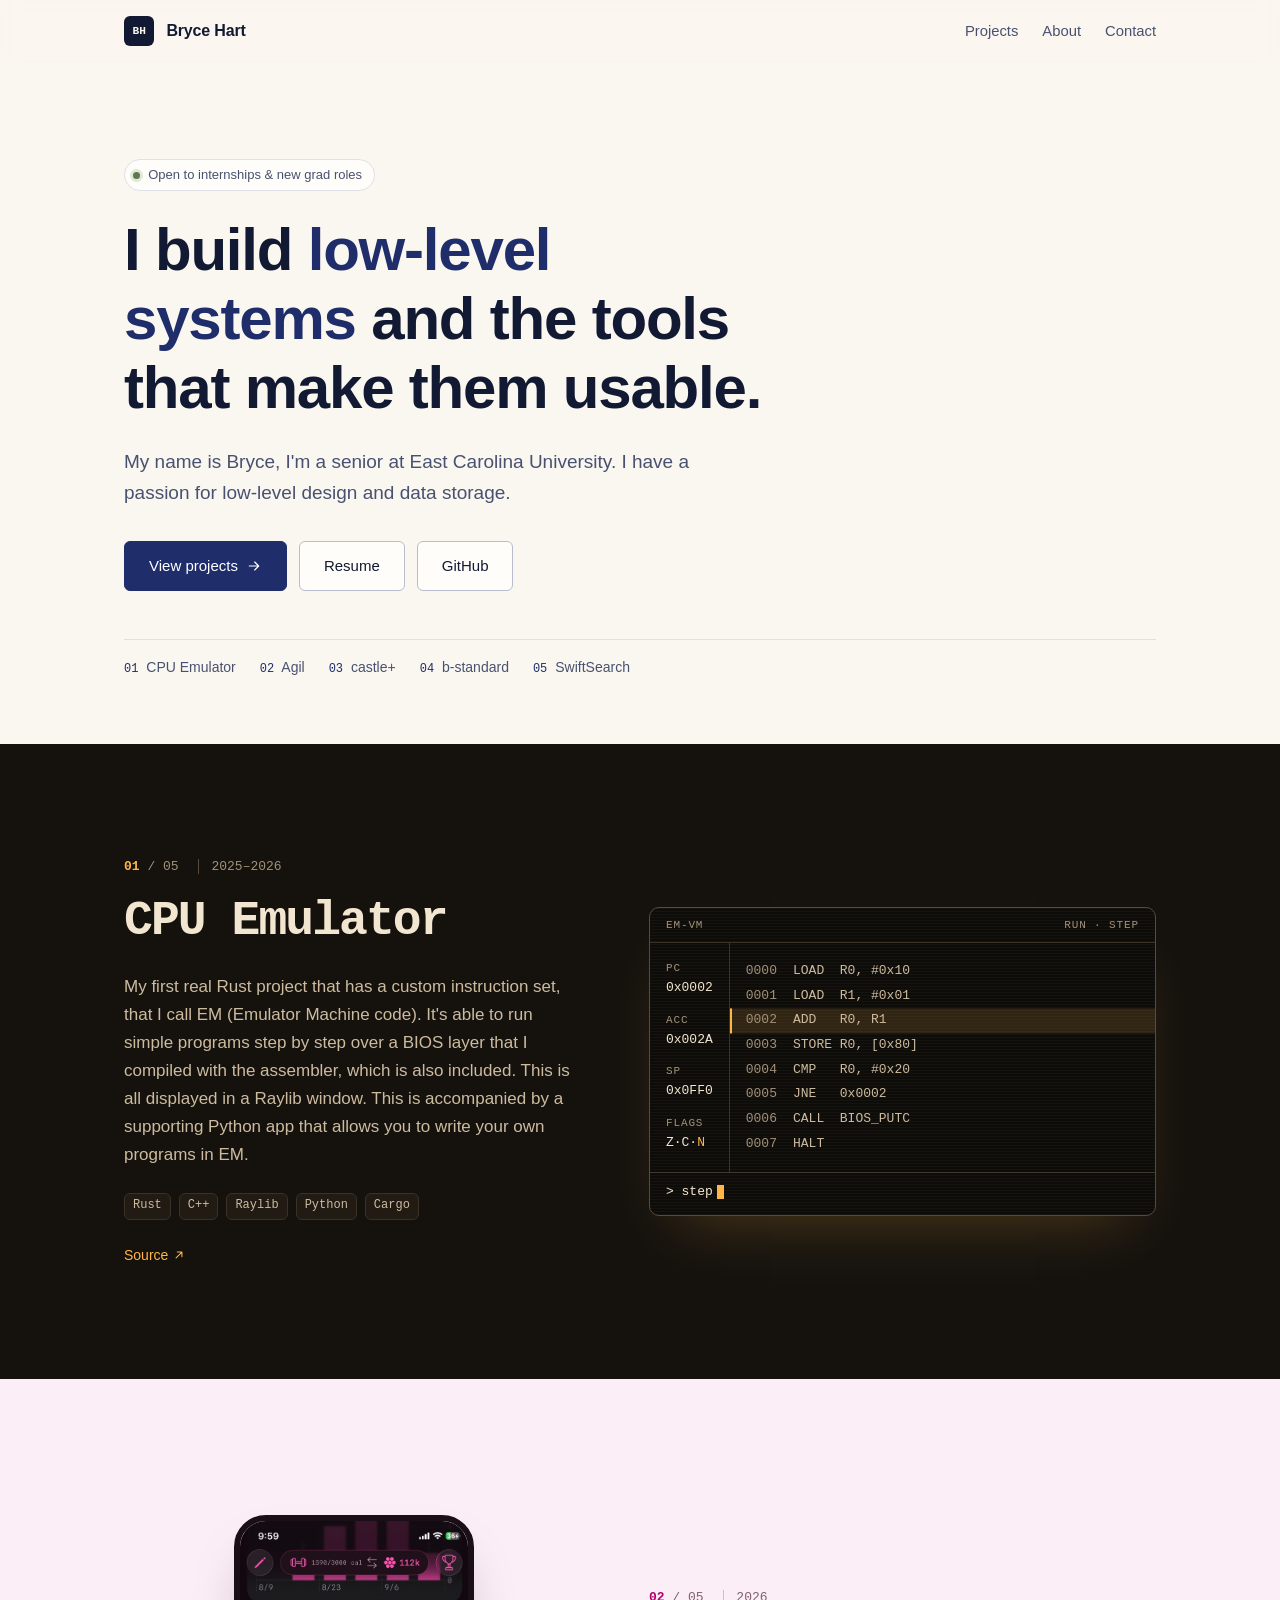
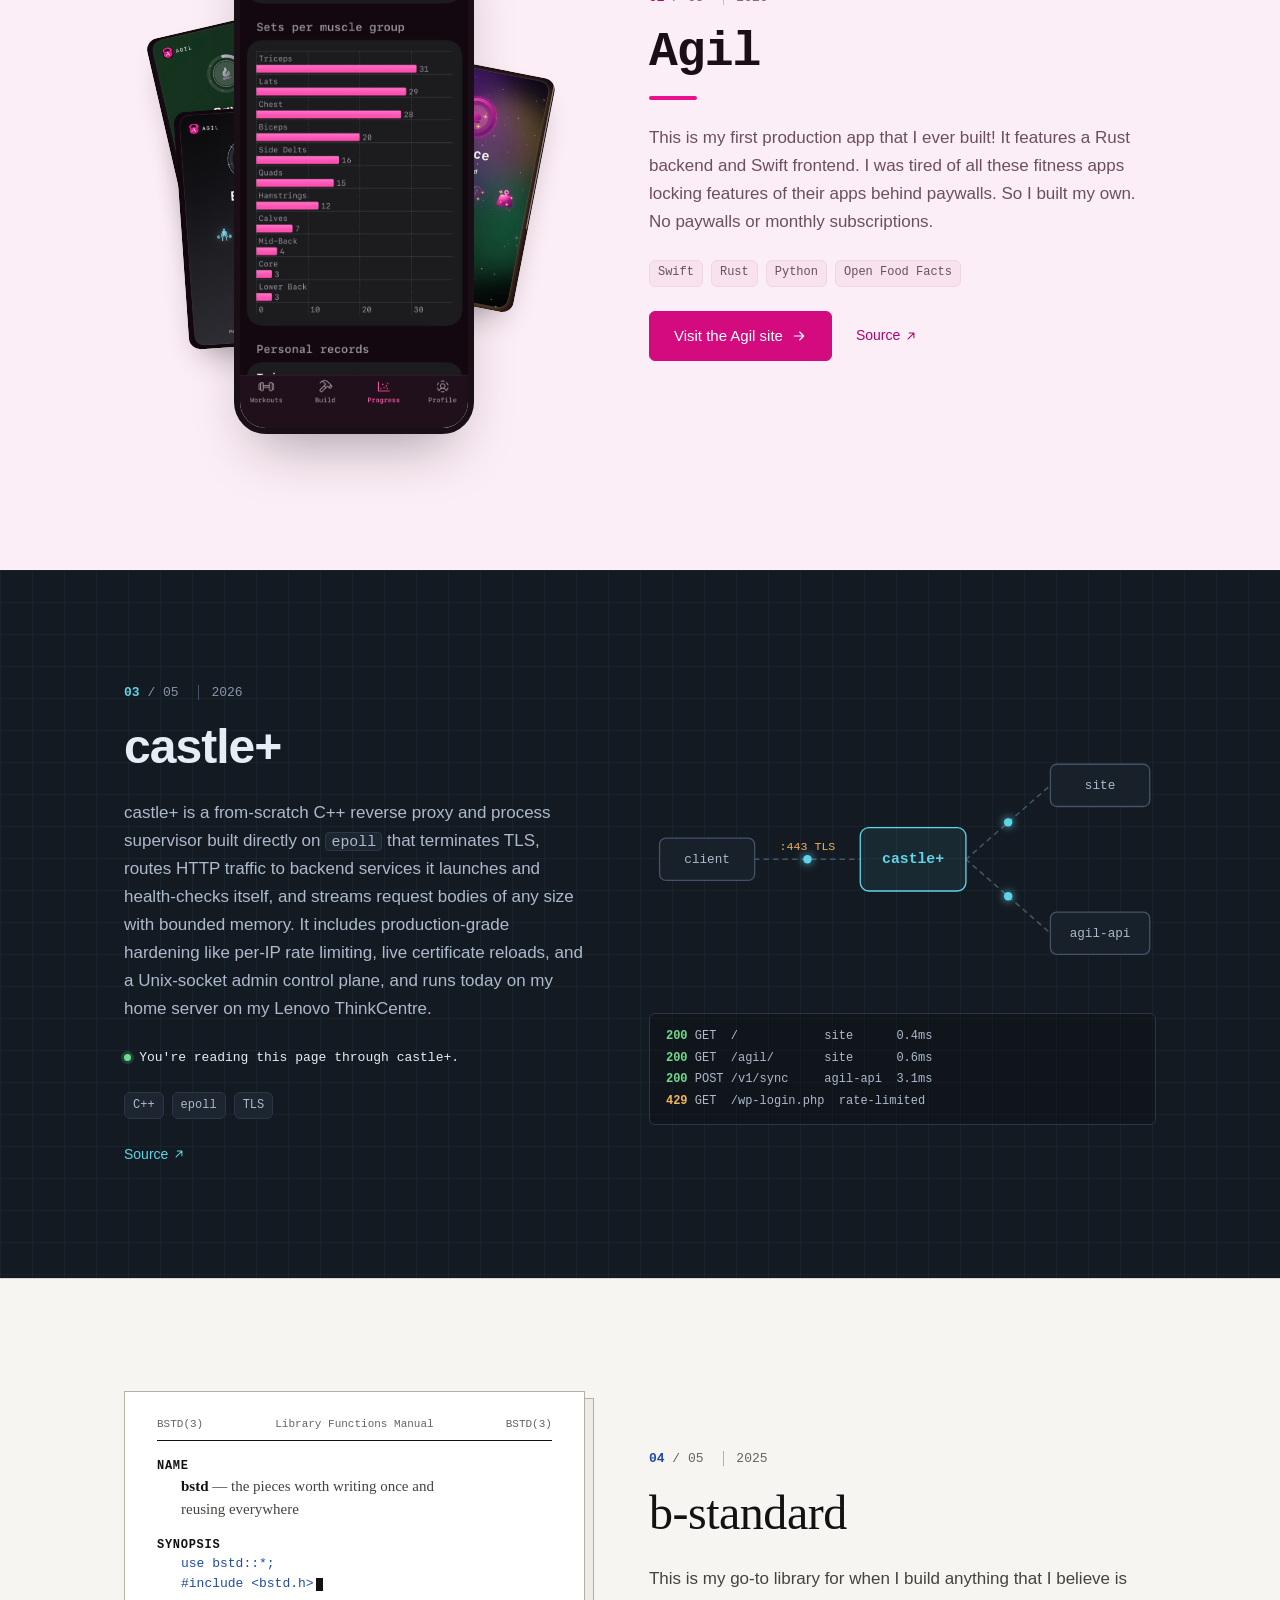
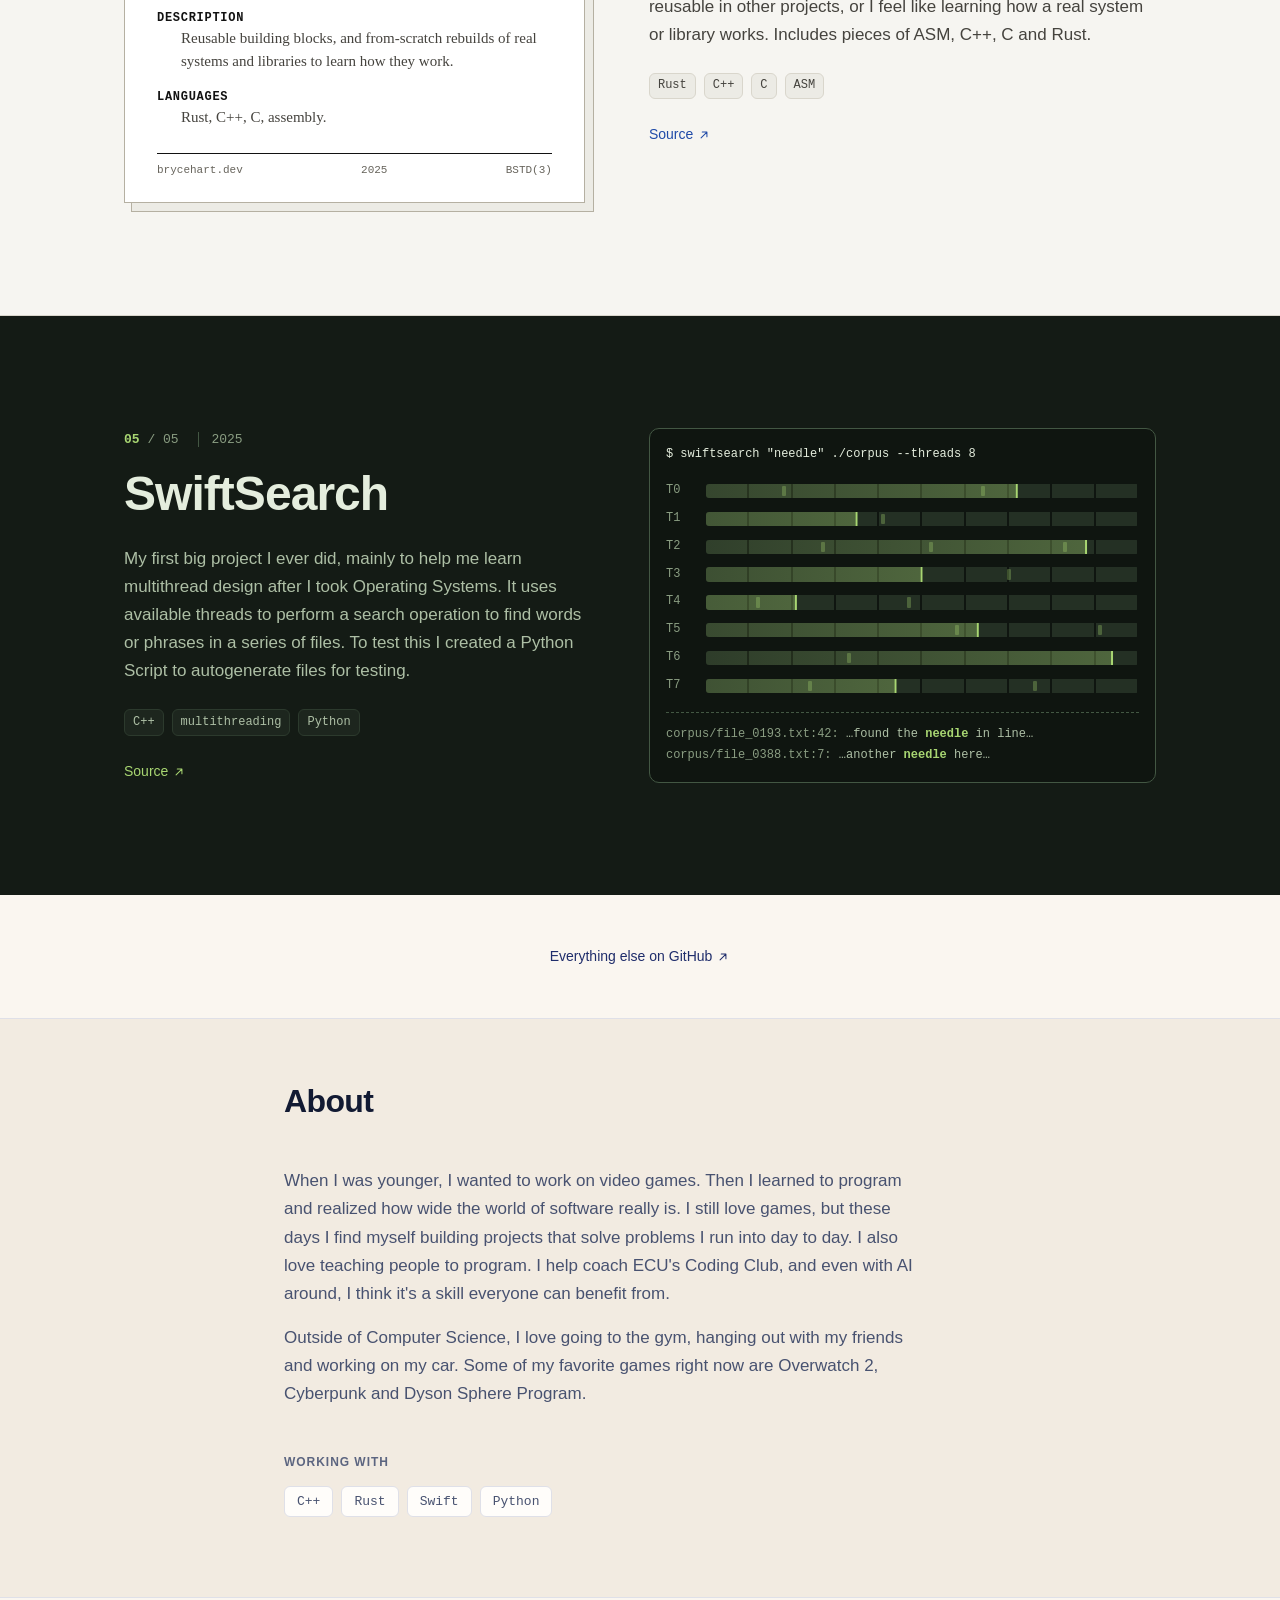
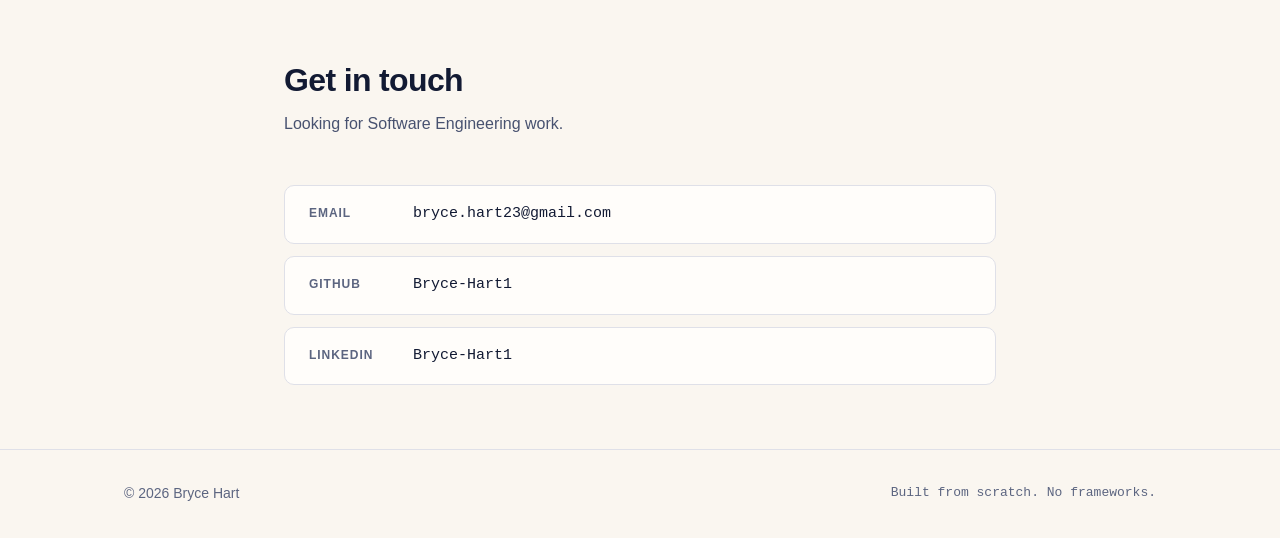
==== commit 58a16f6d: "Version asset URLs so Cloudflare serves the new stylesheet Cloudflare caches styles.css and main.js " ====
--- a/index.html
+++ b/index.html
@@ -21,8 +21,8 @@
 <!-- <meta property="og:image" content="https://brycehart.dev/assets/og-image.png"> -->
 <meta name="twitter:card" content="summary_large_image">
 
-<link rel="icon" href="assets/favicon.svg" type="image/svg+xml">
-<link rel="stylesheet" href="styles.css">
+<link rel="icon" href="assets/favicon.svg?v=20261009" type="image/svg+xml">
+<link rel="stylesheet" href="styles.css?v=20261009">
 
 <!-- Controls the browser UI color on mobile Safari/Chrome — matches --bg. -->
 <meta name="theme-color" content="#faf6f0">
@@ -480,6 +480,6 @@
   </div>
 </footer>
 
-<script src="main.js"></script>
+<script src="main.js?v=20261009"></script>
 </body>
 </html>
--- a/styles.css
+++ b/styles.css
@@ -19,21 +19,21 @@
 /* 1. Tokens ---------------------------------------------------------------- */
 
 :root {
-  /* Earthy palette. Warm paper, umber ink, terracotta accent, moss for the
-     status dot. Every hue is warm — nothing here is a neutral grey. */
-  --bg:            #faf6f0;  /* warm paper   */
+  /* Midnight palette. Cream paper, midnight-blue ink and accent, moss for the
+     status dot. Neutrals carry a blue cast rather than a flat grey. */
+  --bg:            #faf6f0;  /* cream paper  */
   --bg-alt:        #f2ebe1;  /* sand         */
   --surface:       #fffdfa;  /* raised card  */
-  --border:        #e5dbcc;
-  --border-strong: #cbbca7;
-
-  --text:          #2c2418;  /* dark umber   */
-  --text-muted:    #6b5d4b;  /* walnut       */
-  --text-faint:    #786954;  /* driftwood — as light as it can go and still
-                                clear 4.5:1 on --bg-alt, the worst case  */
-
-  --accent:        #9a5b34;  /* terracotta   */
-  --accent-hover:  #7d4726;  /* burnt sienna */
+  --border:        #dfe0e8;
+  --border-strong: #b8bccc;
+
+  --text:          #121a33;  /* midnight ink */
+  --text-muted:    #485270;  /* dusk slate   */
+  --text-faint:    #5c6580;  /* as light as it can go and still clear 4.5:1
+                                on --bg-alt, the worst case */
+
+  --accent:        #1f2d6b;  /* midnight blue */
+  --accent-hover:  #141e4d;  /* deeper night  */
 
   --success:       #5b7a4a;  /* moss         */
 
@@ -57,10 +57,10 @@
   --radius: 10px;
   --radius-sm: 6px;
 
-  /* Shadows are tinted with the umber from --text, never pure black. Pure black
-     over warm paper reads as grey smudge. */
-  --shadow: 0 1px 2px rgb(44 36 24 / 0.05), 0 4px 16px -6px rgb(44 36 24 / 0.12);
-  --shadow-lift: 0 2px 4px rgb(44 36 24 / 0.06), 0 12px 32px -10px rgb(44 36 24 / 0.20);
+  /* Shadows are tinted with the midnight from --text, never pure black. Pure
+     black over cream paper reads as grey smudge. */
+  --shadow: 0 1px 2px rgb(18 26 51 / 0.05), 0 4px 16px -6px rgb(18 26 51 / 0.12);
+  --shadow-lift: 0 2px 4px rgb(18 26 51 / 0.06), 0 12px 32px -10px rgb(18 26 51 / 0.20);
 
   --measure: 68ch;   /* comfortable reading width */
   --page: 1080px;    /* max content width */
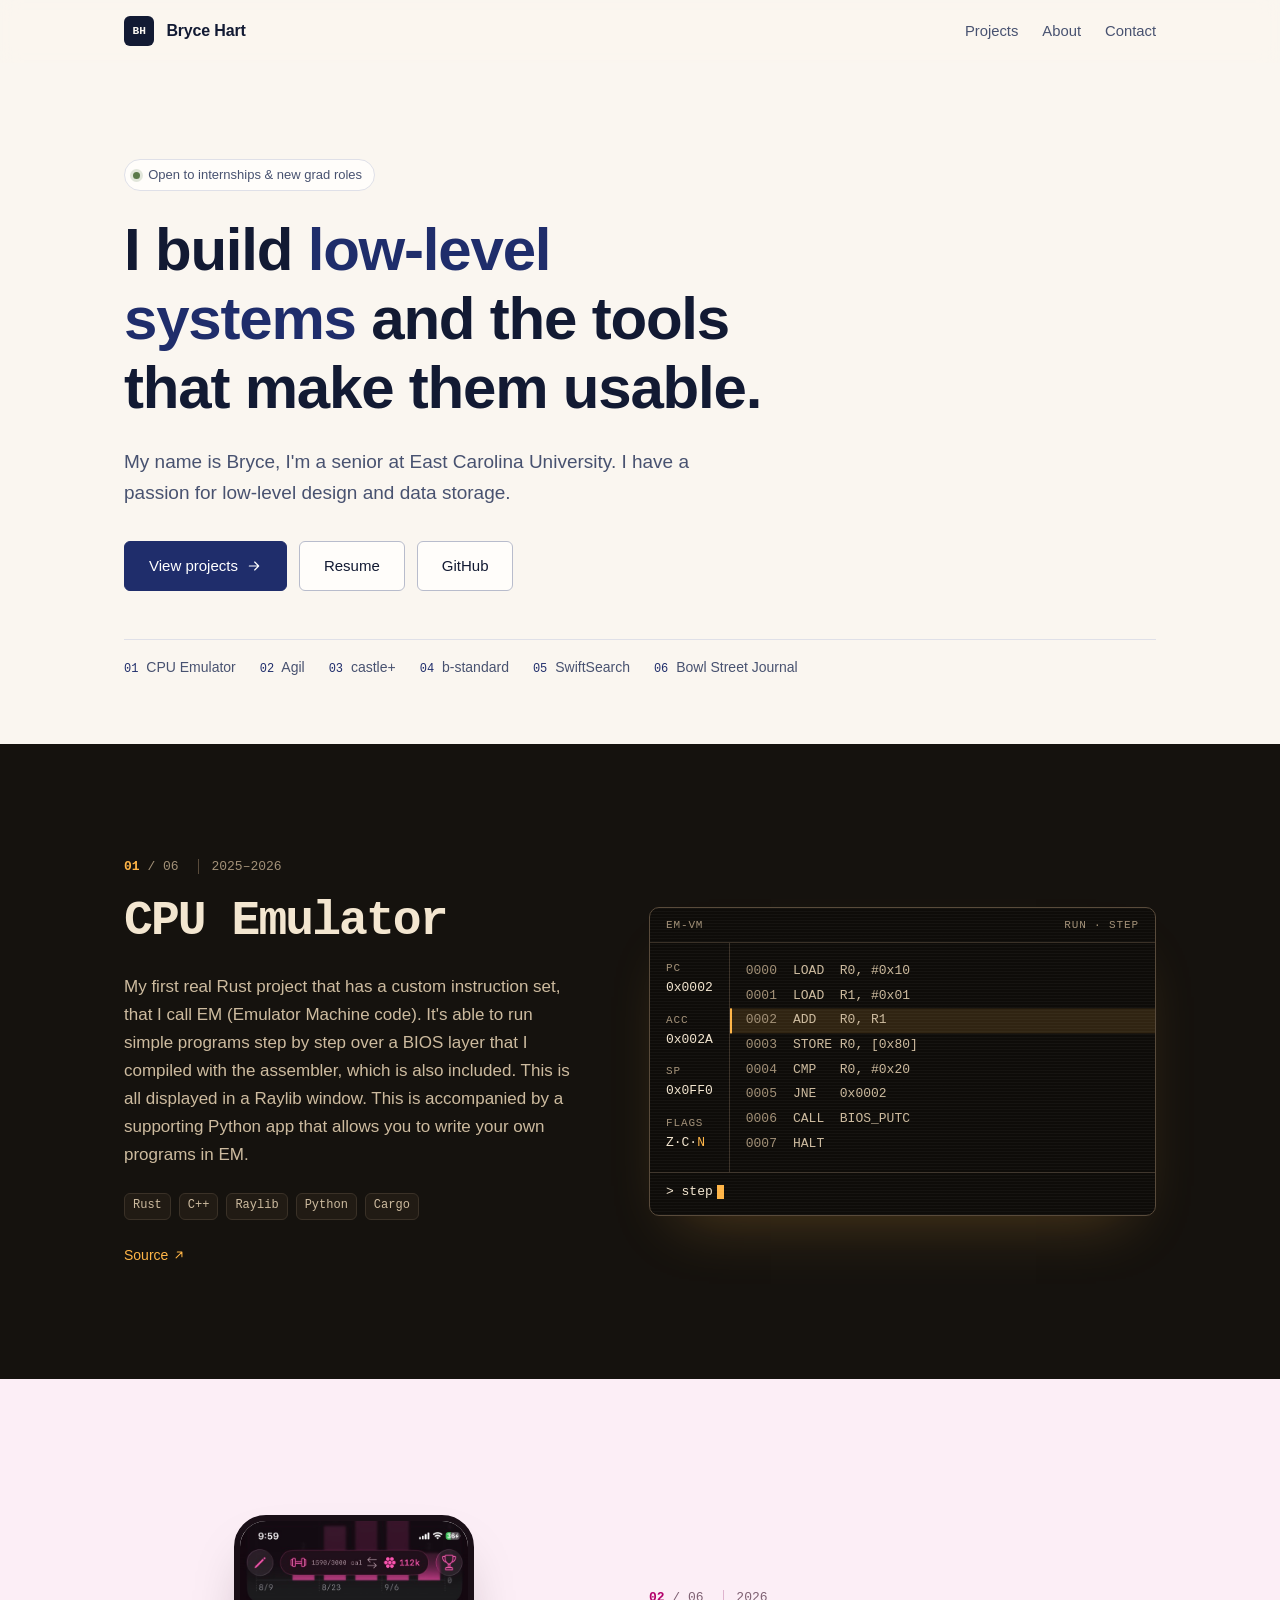
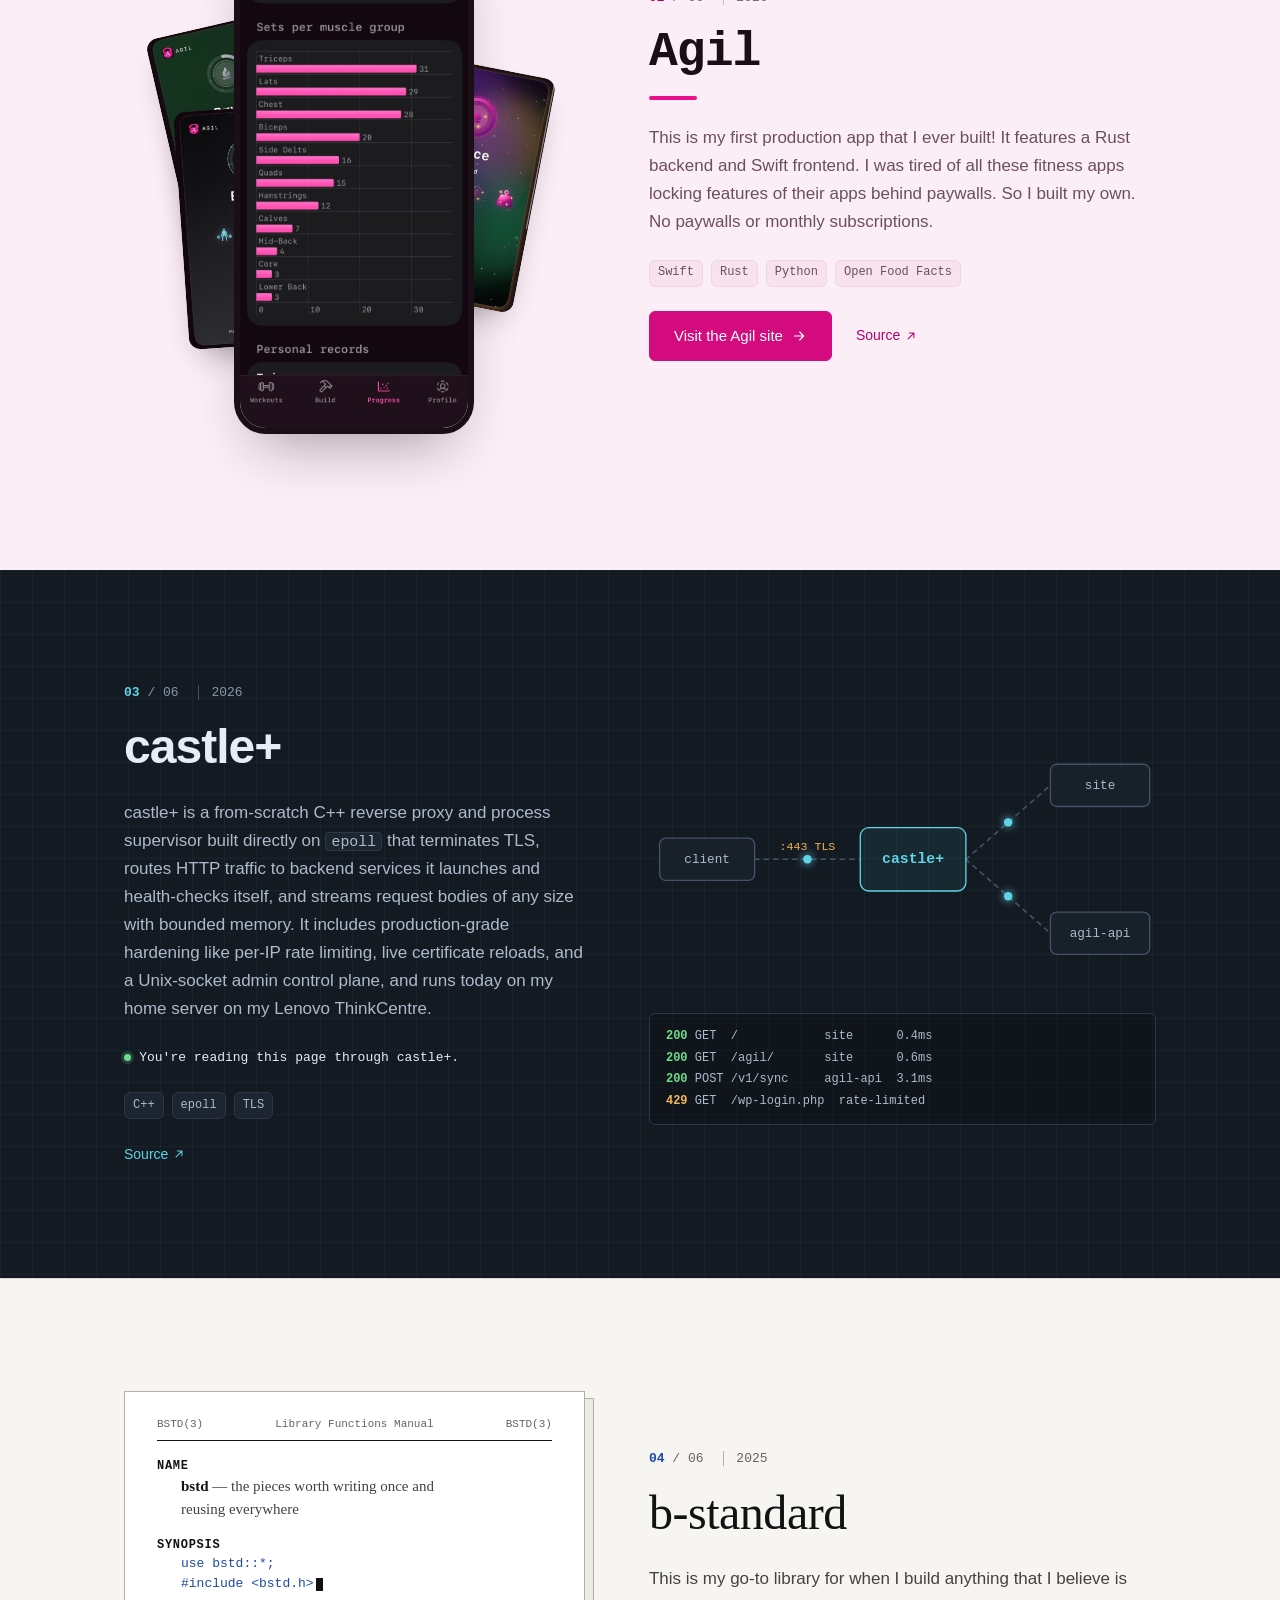
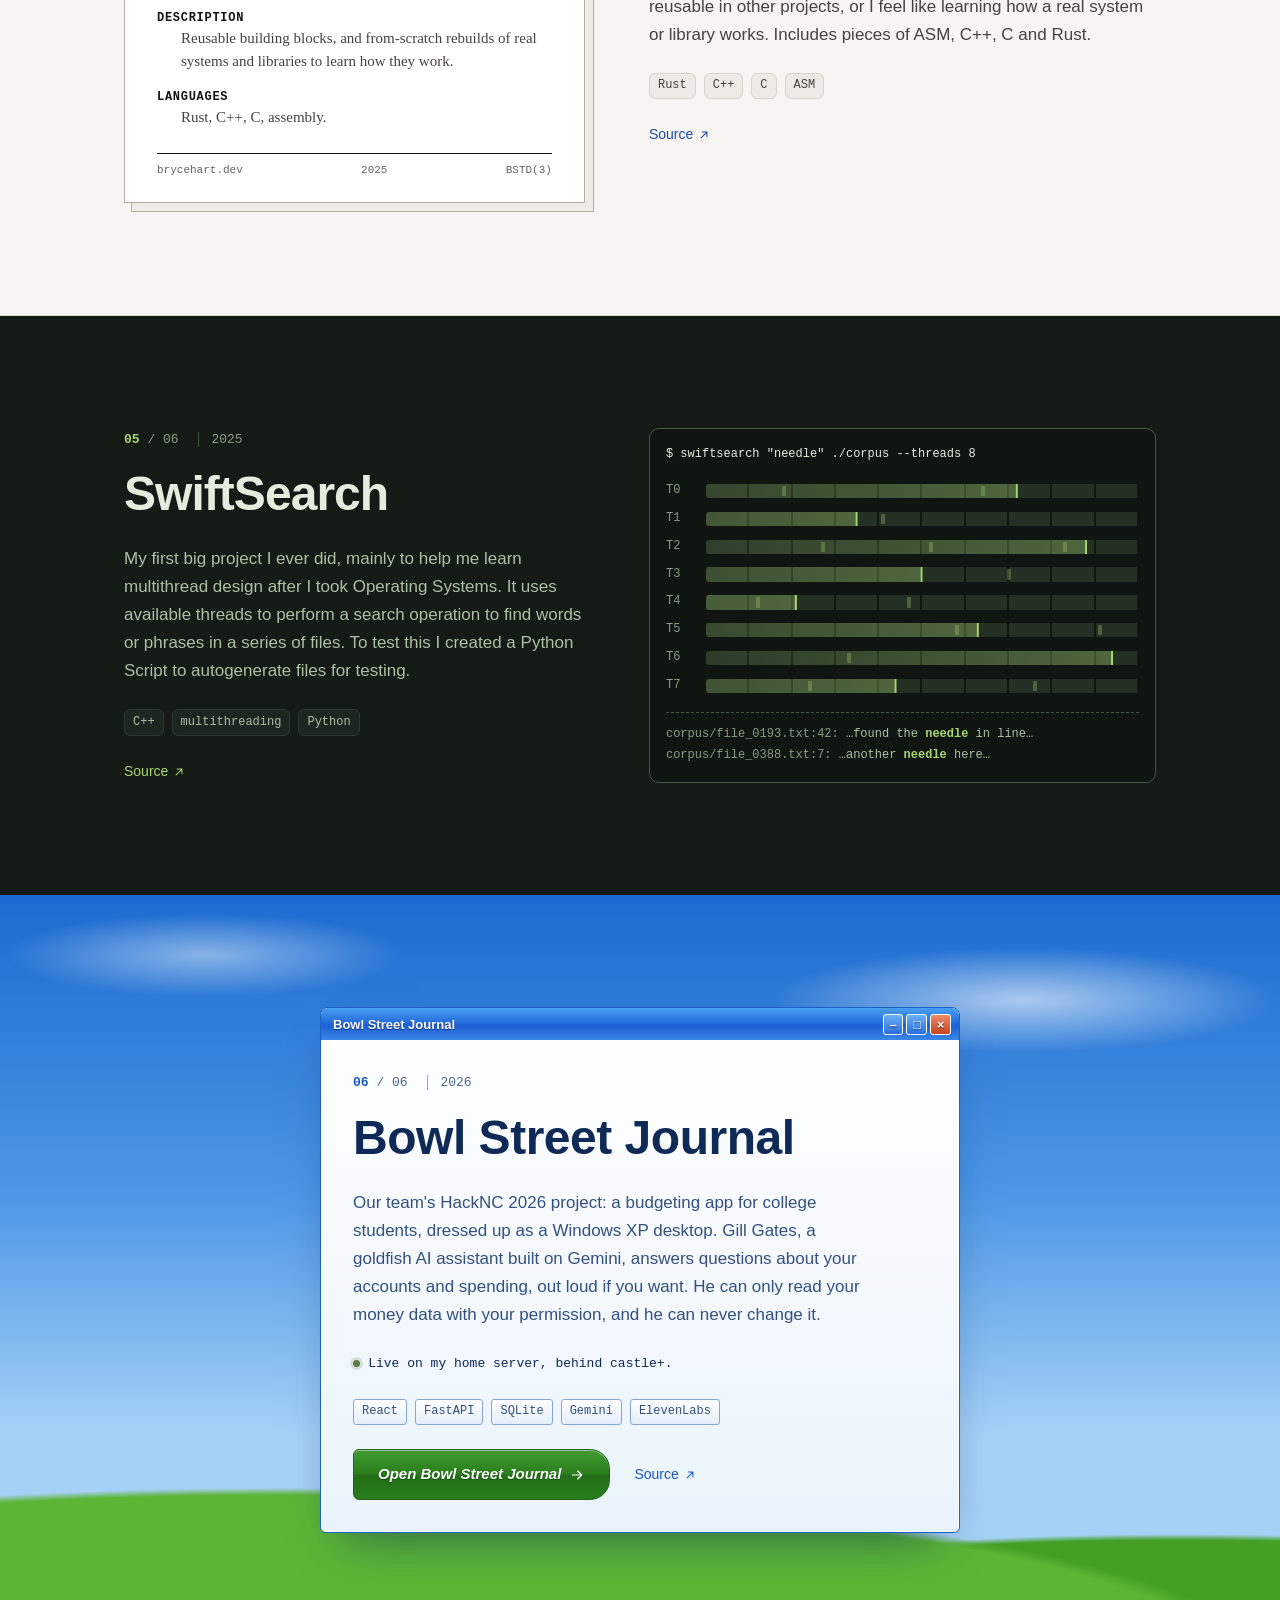
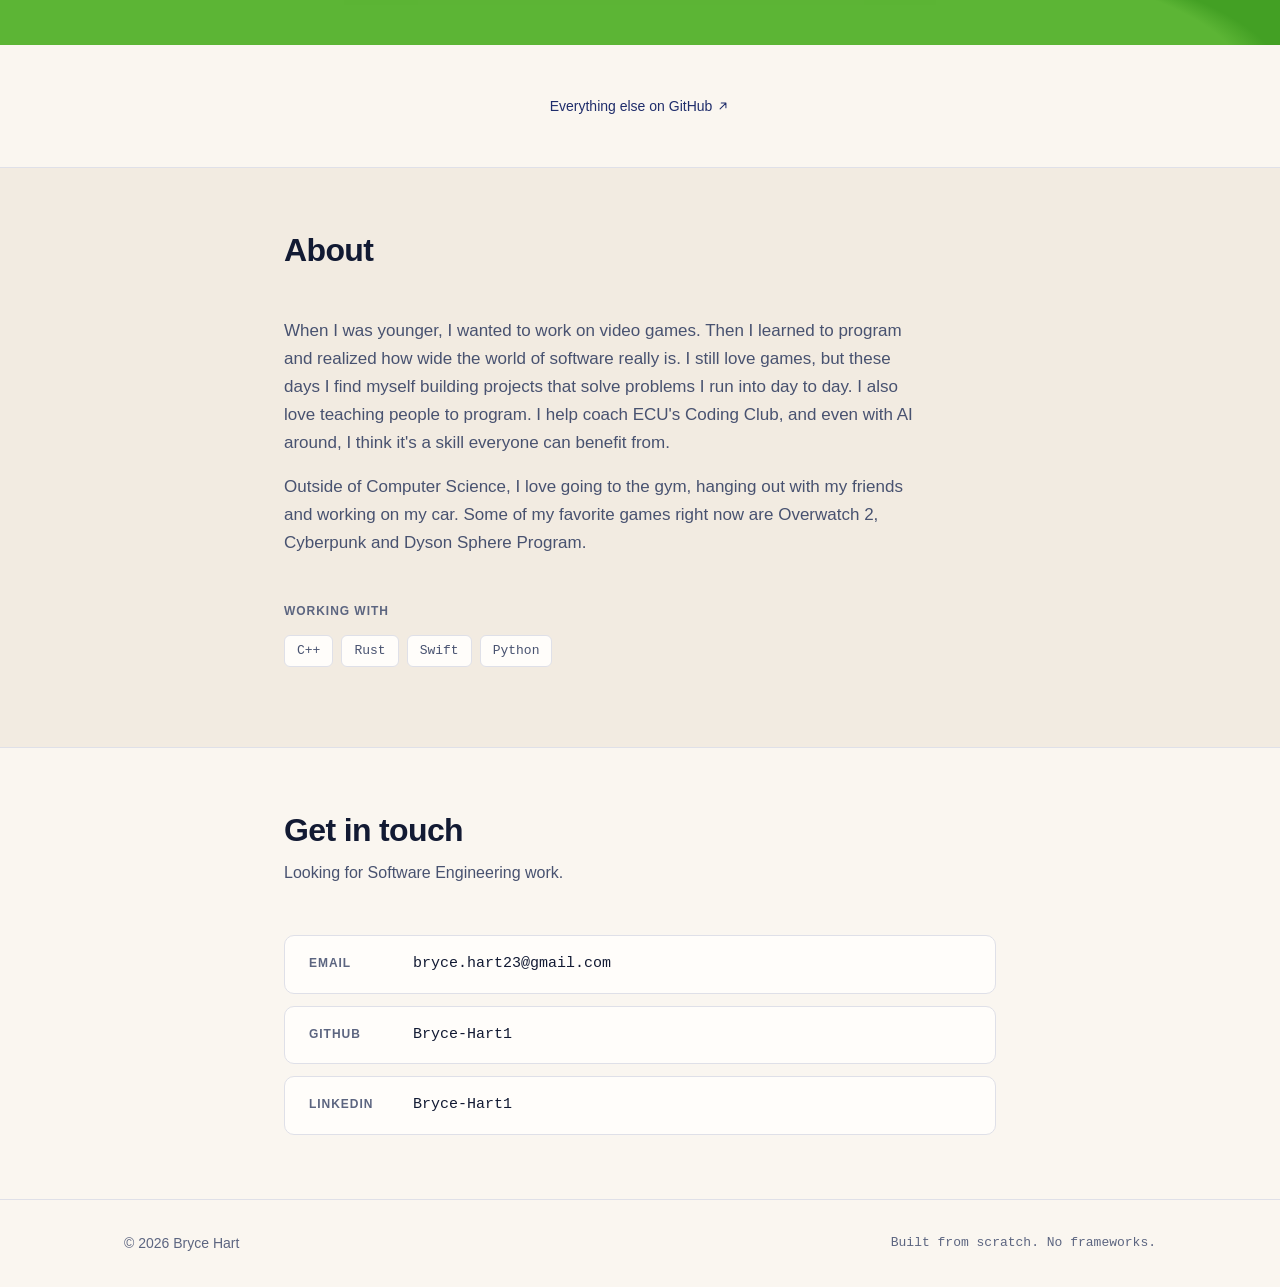
==== commit dba7191c: "Add a Bowl Street Journal chapter styled like the app's XP desktop The new 06 chapter sits in a Wind" ====
--- a/index.html
+++ b/index.html
@@ -22,7 +22,7 @@
 <meta name="twitter:card" content="summary_large_image">
 
 <link rel="icon" href="assets/favicon.svg?v=20261009" type="image/svg+xml">
-<link rel="stylesheet" href="styles.css?v=20261009">
+<link rel="stylesheet" href="styles.css?v=20261013">
 
 <!-- Controls the browser UI color on mobile Safari/Chrome — matches --bg. -->
 <meta name="theme-color" content="#faf6f0">
@@ -55,6 +55,7 @@
     <li><a href="#castle"><span class="rail__dot"></span><span class="rail__label">castle+</span></a></li>
     <li><a href="#bstd"><span class="rail__dot"></span><span class="rail__label">b-standard</span></a></li>
     <li><a href="#swiftsearch"><span class="rail__dot"></span><span class="rail__label">SwiftSearch</span></a></li>
+    <li><a href="#bowlstreet"><span class="rail__dot"></span><span class="rail__label">Bowl Street Journal</span></a></li>
   </ol>
 </nav>
 
@@ -102,6 +103,7 @@
           <li><a href="#castle"><span>03</span> castle+</a></li>
           <li><a href="#bstd"><span>04</span> b-standard</a></li>
           <li><a href="#swiftsearch"><span>05</span> SwiftSearch</a></li>
+          <li><a href="#bowlstreet"><span>06</span> Bowl Street Journal</a></li>
         </ol>
       </nav>
     </div>
@@ -114,7 +116,7 @@
        on its own .chapter--x class (see section 7 of styles.css), so the
        shared .link / .tags / .btn pick up its palette automatically.
        To add one: copy a <section class="chapter"> block, give it a new
-       .chapter--x modifier and id, add a rail link, and bump the "/ 05"s.
+       .chapter--x modifier and id, add a rail link, and bump the "/ 06"s.
        Order matters. Strongest project first.
        ============================================================ -->
   <div class="chapters" id="projects">
@@ -124,7 +126,7 @@
     <section class="chapter chapter--emu" id="emulator" aria-labelledby="emulator-title">
       <div class="wrap chapter__grid">
         <div class="chapter__text">
-          <p class="chapter__index"><span>01</span> / 05 <span class="chapter__year">2025–2026</span></p>
+          <p class="chapter__index"><span>01</span> / 06 <span class="chapter__year">2025–2026</span></p>
           <h3 class="chapter__title" id="emulator-title">CPU Emulator</h3>
           <p class="chapter__body">
             My first real Rust project that has a custom instruction set, that I call EM
@@ -184,7 +186,7 @@
     <section class="chapter chapter--agil" id="agil" aria-labelledby="agil-title">
       <div class="wrap chapter__grid">
         <div class="chapter__text">
-          <p class="chapter__index"><span>02</span> / 05 <span class="chapter__year">2026</span></p>
+          <p class="chapter__index"><span>02</span> / 06 <span class="chapter__year">2026</span></p>
           <h3 class="chapter__title" id="agil-title">Agil</h3>
           <p class="chapter__body">
             This is my first production app that I ever built! It features a Rust backend and Swift
@@ -227,7 +229,7 @@
     <section class="chapter chapter--castle" id="castle" aria-labelledby="castle-title">
       <div class="wrap chapter__grid">
         <div class="chapter__text">
-          <p class="chapter__index"><span>03</span> / 05 <span class="chapter__year">2026</span></p>
+          <p class="chapter__index"><span>03</span> / 06 <span class="chapter__year">2026</span></p>
           <h3 class="chapter__title" id="castle-title">castle+</h3>
           <p class="chapter__body">
             castle+ is a from-scratch C++ reverse proxy and process supervisor built directly on <code>epoll</code>
@@ -304,7 +306,7 @@
     <section class="chapter chapter--bstd" id="bstd" aria-labelledby="bstd-title">
       <div class="wrap chapter__grid">
         <div class="chapter__text">
-          <p class="chapter__index"><span>04</span> / 05 <span class="chapter__year">2025</span></p>
+          <p class="chapter__index"><span>04</span> / 06 <span class="chapter__year">2025</span></p>
           <h3 class="chapter__title" id="bstd-title">b-standard</h3>
           <p class="chapter__body">
             This is my go-to library for when I build anything that I believe is reusable in other projects,
@@ -346,7 +348,7 @@
     <section class="chapter chapter--swift" id="swiftsearch" aria-labelledby="swiftsearch-title">
       <div class="wrap chapter__grid">
         <div class="chapter__text">
-          <p class="chapter__index"><span>05</span> / 05 <span class="chapter__year">2025</span></p>
+          <p class="chapter__index"><span>05</span> / 06 <span class="chapter__year">2025</span></p>
           <h3 class="chapter__title" id="swiftsearch-title">SwiftSearch</h3>
           <p class="chapter__body">
             My first big project I ever did, mainly to help me learn multithread design
@@ -386,6 +388,52 @@
             <li><span>corpus/file_0193.txt:42:</span> …found the <b>needle</b> in line…</li>
             <li><span>corpus/file_0388.txt:7:</span> …another <b>needle</b> here…</li>
           </ol>
+        </div>
+      </div>
+    </section>
+
+
+    <!-- ---------- 06 Bowl Street Journal ---------- -->
+    <section class="chapter chapter--bsj" id="bowlstreet" aria-labelledby="bowlstreet-title">
+      <div class="wrap chapter__grid">
+        <!-- The text sits in a window like the app's own panels. The title bar
+             is decoration; the real heading is the h3 below it. -->
+        <div class="chapter__text xp-window">
+          <div class="xp-window__bar" aria-hidden="true">
+            <span>Bowl Street Journal</span>
+            <span class="xp-window__controls"><i></i><i></i><i></i></span>
+          </div>
+          <div class="xp-window__body">
+            <p class="chapter__index"><span>06</span> / 06 <span class="chapter__year">2026</span></p>
+            <h3 class="chapter__title" id="bowlstreet-title">Bowl Street Journal</h3>
+            <p class="chapter__body">
+              Our team's HackNC 2026 project: a budgeting app for college students, dressed up as a
+              Windows XP desktop. Gill Gates, a goldfish AI assistant built on Gemini, answers questions
+              about your accounts and spending, out loud if you want. He can only read your money data
+              with your permission, and he can never change it.
+            </p>
+            <p class="chapter__note">
+              <span class="status-dot" aria-hidden="true"></span>
+              Live on my home server, behind castle+.
+            </p>
+            <ul class="tags" aria-label="Technologies used">
+              <li>React</li>
+              <li>FastAPI</li>
+              <li>SQLite</li>
+              <li>Gemini</li>
+              <li>ElevenLabs</li>
+            </ul>
+            <div class="chapter__links">
+              <a class="btn btn--primary" href="projects/bowlstreetjournal/">
+                Open Bowl Street Journal
+                <svg viewBox="0 0 24 24" aria-hidden="true" focusable="false"><path d="M5 12h13M13 6l6 6-6 6"/></svg>
+              </a>
+              <a class="link" href="https://github.com/zacharyz1234/Hack-NC-2026">
+                Source
+                <svg viewBox="0 0 24 24" aria-hidden="true" focusable="false"><path d="M7 17 17 7M9 7h8v8"/></svg>
+              </a>
+            </div>
+          </div>
         </div>
       </div>
     </section>
--- a/styles.css
+++ b/styles.css
@@ -9,7 +9,7 @@
      4. Header / nav
      5. Hero
      6. Sections
-     7. Project chapters (7a–7e: one block per project)
+     7. Project chapters (7a–7f: one block per project)
      8. About / contact
      9. Footer
     10. Motion & print
@@ -358,7 +358,7 @@
 /* 7. Project chapters ------------------------------------------------------ */
 
 /* Each project is a full-bleed chapter. A chapter restyles itself by
-   redefining the section 1 tokens on its .chapter--x class (7a–7e below), so
+   redefining the section 1 tokens on its .chapter--x class (7a–7f below), so
    .link, .tags, .btn and the focus ring all wear its palette for free. Every
    chapter palette keeps body text and links at 4.5:1 or better on its --bg. */
 
@@ -1074,6 +1074,110 @@
 .lanes__out b { color: var(--accent); font-weight: 600; }
 
 
+/* 7f. Bowl Street Journal — the app's Windows XP desktop ------------------ */
+
+/* Glosses lifted from the app's own stylesheet (--title-gloss, --green-gloss,
+   --sky, --grass). The sky and hills are decoration: all text sits in a
+   near-white window, where ink and links clear 4.5:1. --bg is the sky's
+   midpoint so the mobile browser chrome matches it. */
+.chapter--bsj {
+  --bg:            #3a87dc;
+  --bg-alt:        #e4eefa;
+  --surface:       #ffffff;
+  --border:        #bcd2ee;
+  --border-strong: #86a8d6;
+  --text:          #0f2a57;
+  --text-muted:    #33507e;
+  --text-faint:    #4d6890;
+  --accent:        #1a56c4;
+  --accent-hover:  #123f94;
+  --font-display:  "Trebuchet MS", Tahoma, var(--font-sans);
+  --xp-title:      linear-gradient(#4a9ff0, #2168db 50%, #1c5fd2 54%, #3a86e8);
+  --xp-start:      linear-gradient(#3f9a30, #2b7f1d 48%, #236e16 52%, #2a7d1e);
+  background:
+    radial-gradient(150% 48% at 22% 104%, #5cb535 0 50%, transparent 52%),
+    radial-gradient(120% 40% at 92% 106%, #43a024 0 50%, transparent 52%),
+    radial-gradient(28% 10% at 80% 14%, rgb(255 255 255 / 0.6), transparent 70%),
+    radial-gradient(22% 8% at 16% 8%, rgb(255 255 255 / 0.45), transparent 70%),
+    linear-gradient(#1d6bd0, #4c97e6 40%, #a6d1f6 72%);
+}
+
+/* No visual here: one window, centered on the desktop. */
+.chapter--bsj .chapter__grid { grid-template-columns: minmax(0, 1fr); justify-items: center; }
+.chapter--bsj .chapter__text { width: 100%; max-width: 40rem; }
+
+.chapter--bsj .chapter__title { font-weight: 700; letter-spacing: -0.01em; }
+
+.chapter--bsj .tags li {
+  border-color: var(--border-strong);
+  border-radius: 3px;
+  background: linear-gradient(#ffffff, var(--bg-alt));
+}
+
+/* The Start button: its label sits on the middle of the gloss, 5.1–6.3:1. */
+.chapter--bsj .btn--primary {
+  border-color: #1d6312;
+  border-radius: 6px 20px 20px 6px;
+  background: var(--xp-start);
+  box-shadow: inset 0 1px 0 rgb(255 255 255 / 0.45);
+  font-style: italic;
+  font-weight: 700;
+  text-shadow: 0 1px 1px rgb(0 40 0 / 0.5);
+}
+.chapter--bsj .btn--primary:hover {
+  border-color: #1d6312;
+  background: var(--xp-start);
+  filter: brightness(1.08);
+}
+
+/* A window: glossy blue title bar over a white pane. */
+.xp-window {
+  overflow: hidden;
+  border: 1px solid #1f5fc8;
+  border-radius: 8px 8px 6px 6px;
+  background: linear-gradient(#ffffff, #eaf3fc);
+  box-shadow: 0 24px 48px -24px rgb(8 36 90 / 0.6), inset 0 0 0 1px rgb(255 255 255 / 0.9);
+}
+
+.xp-window__bar {
+  display: flex;
+  align-items: center;
+  justify-content: space-between;
+  gap: var(--sp-3);
+  height: 2rem;
+  padding: 0 var(--sp-2) 0 var(--sp-3);
+  background: var(--xp-title);
+  color: #fff;
+  font: 700 0.8125rem/1 "Trebuchet MS", Tahoma, var(--font-sans);
+  text-shadow: 0 1px 1px rgb(0 0 40 / 0.6);
+  white-space: nowrap;
+}
+.xp-window__bar > span:first-child { overflow: hidden; text-overflow: ellipsis; }
+
+.xp-window__controls { display: flex; flex-shrink: 0; gap: 3px; }
+.xp-window__controls i {
+  display: grid;
+  place-items: center;
+  width: 1.3rem;
+  height: 1.3rem;
+  border: 1px solid #fff;
+  border-radius: 3px;
+  background: linear-gradient(#6cb0f5, #2a6fdc);
+  font-size: 0.8125rem;
+  font-style: normal;
+}
+.xp-window__controls i::before { content: "\2013"; }                /* minimize */
+.xp-window__controls i:nth-child(2)::before { content: "\25A1"; }  /* maximize */
+.xp-window__controls i:nth-child(3) { background: linear-gradient(#ee8a66, #c9431f); }
+.xp-window__controls i:nth-child(3)::before { content: "\00D7"; }  /* close */
+
+.xp-window__body { padding: clamp(var(--sp-6), 4vw, var(--sp-8)); }
+
+@media (max-width: 30rem) {
+  .xp-window__body { padding: var(--sp-6) var(--sp-4); }
+}
+
+
 /* 8. About / contact ------------------------------------------------------- */
 
 .prose {
@@ -1192,7 +1296,7 @@
 }
 
 @media print {
-  .site-header, .hero__actions, .hero__index, .rail, .chapter__visual { display: none; }
+  .site-header, .hero__actions, .hero__index, .rail, .chapter__visual, .xp-window__bar { display: none; }
   body { background: #fff; color: #000; }
   .chapter {
     --text: #000; --text-muted: #333; --text-faint: #555; --accent: #000;
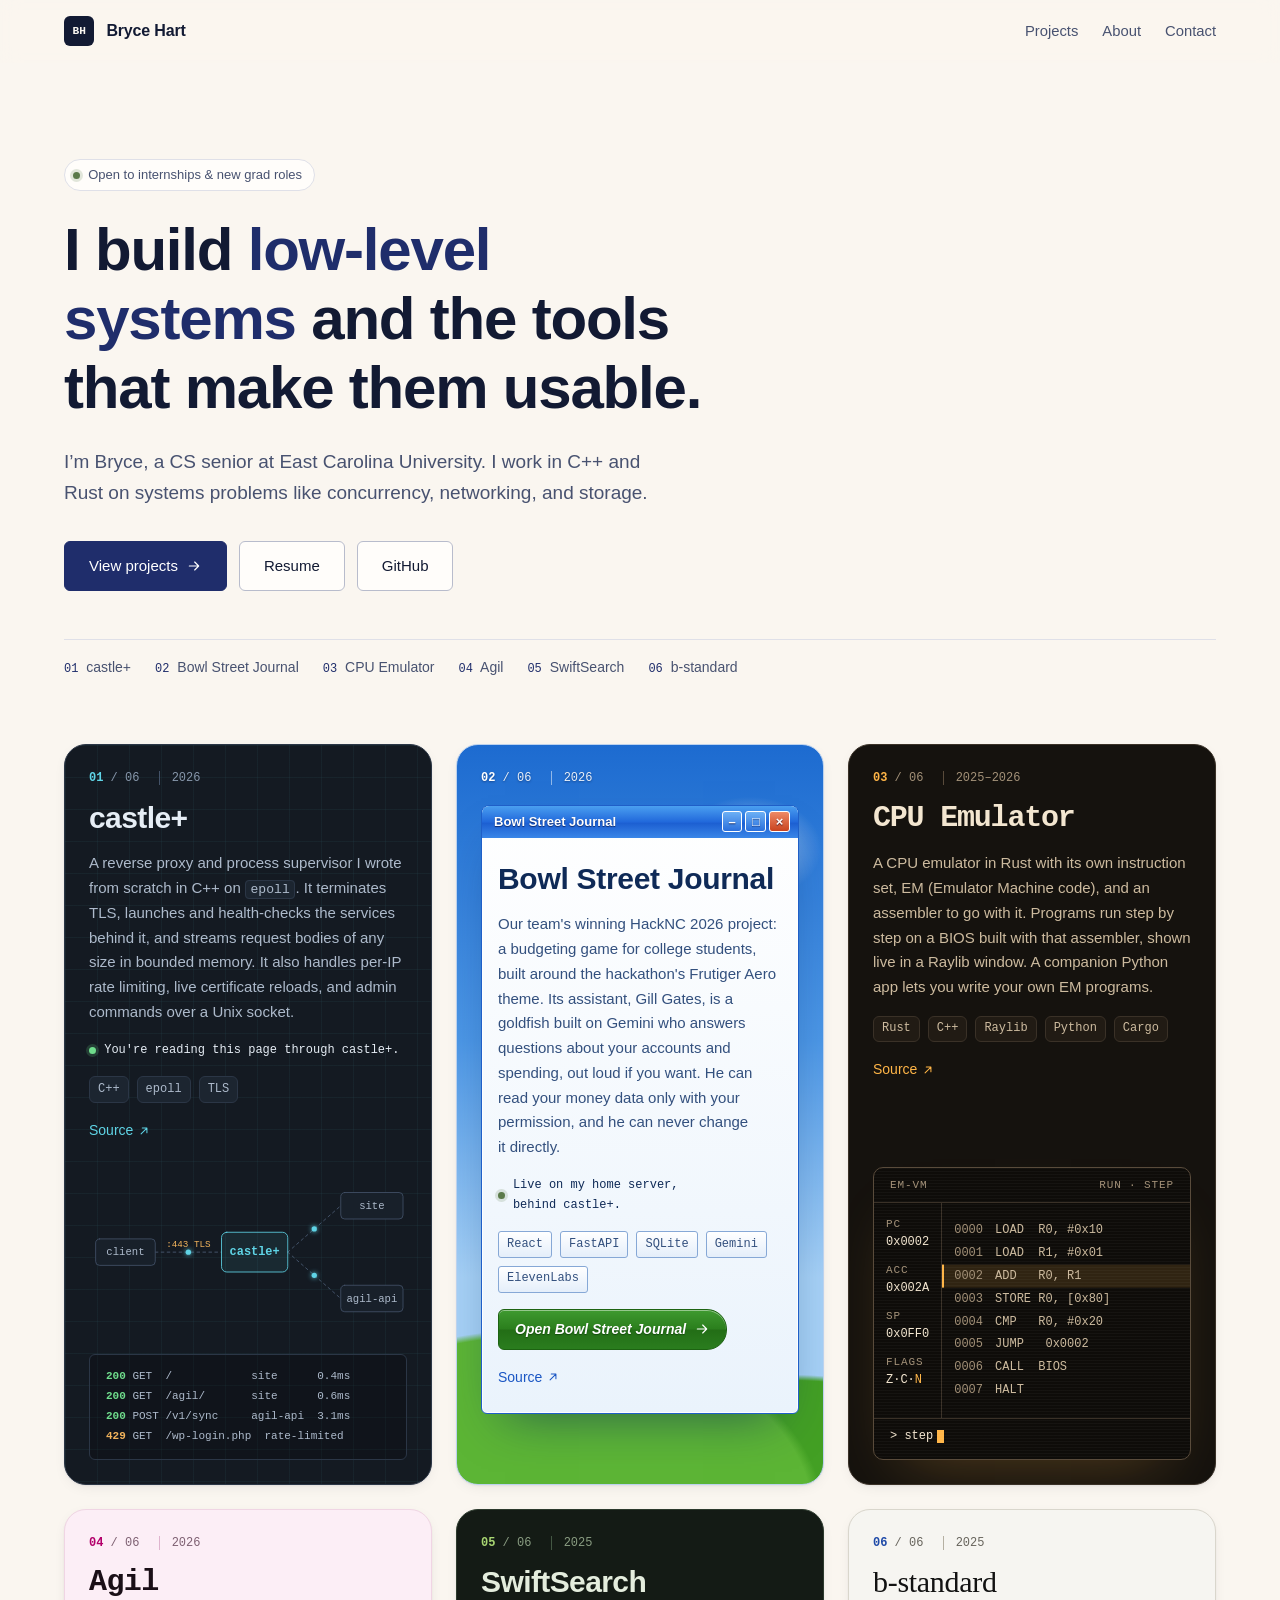
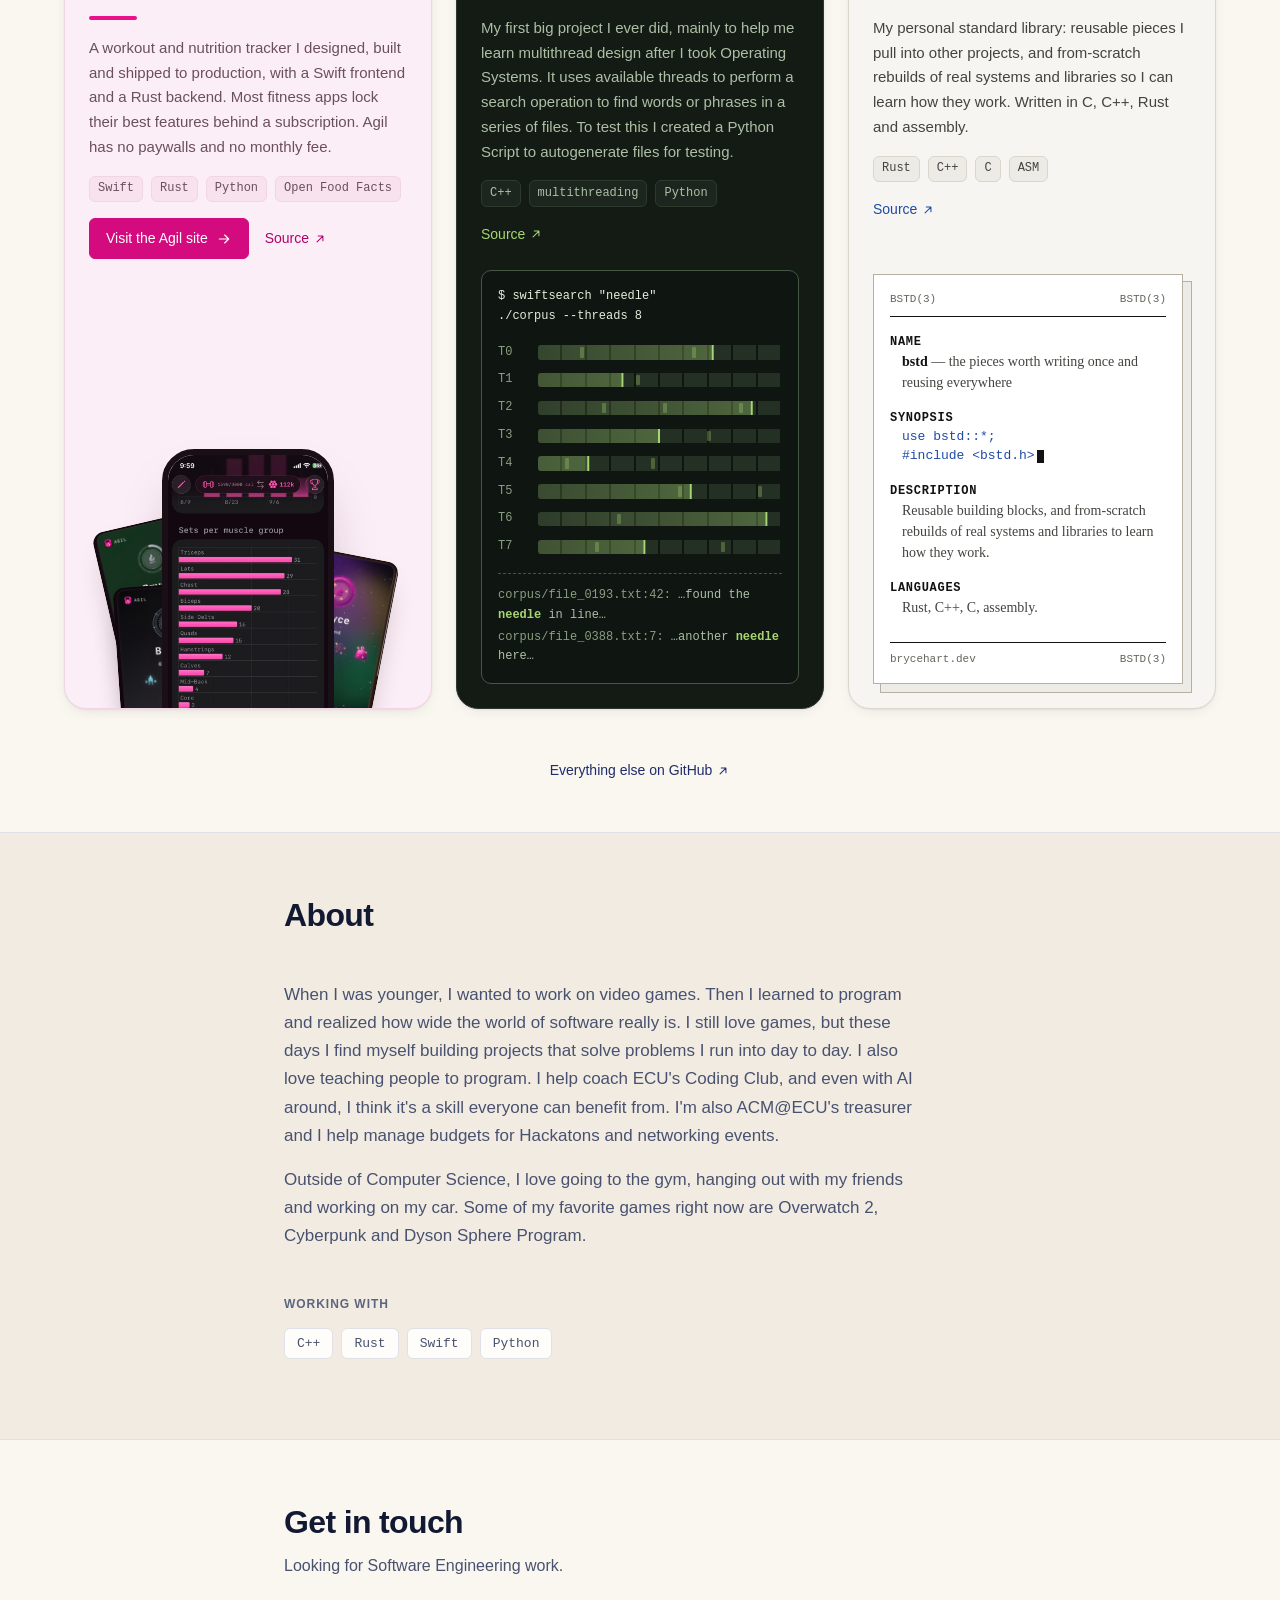
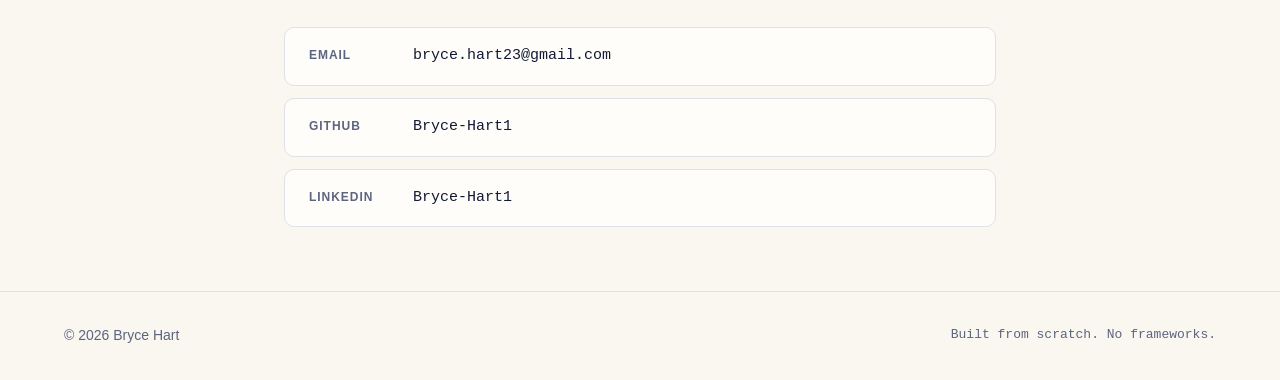
==== commit 3560deff: "reworked all pages around how the projects are displayed along with updated discriptions" ====
--- a/index.html
+++ b/index.html
@@ -6,7 +6,7 @@
 
 <!-- TODO: Replace with your real tagline. This shows up in Google results and on the browser tab. -->
 <title>Bryce Hart — Software Developer</title>
-<meta name="description" content="My name is Bryce, I'm a software developer who builds low-level systems"> <!--REFINE-->
+<meta name="description" content="Bryce Hart, a CS senior at East Carolina University who builds systems software in C++ and Rust.">
 <meta name="author" content="Bryce Hart">
 
 <!-- TODO: Once you have a domain, set it here and in og:url. Delete these two lines if you never get one. -->
@@ -15,14 +15,14 @@
 <!-- Open Graph: controls the preview card when your link is pasted into Slack, LinkedIn, iMessage, etc. -->
 <meta property="og:type" content="website">
 <meta property="og:title" content="Bryce Hart — Software Developer">
-<meta property="og:description" content="My name is Bryce, I'm a software developer who builds low-level systems">
+<meta property="og:description" content="Bryce Hart, a CS senior at East Carolina University who builds systems software in C++ and Rust.">
 <meta property="og:url" content="https://brycehart.dev/">
 <!-- TODO: Add assets/og-image.png (1200x630) for a proper link preview, then uncomment. -->
 <!-- <meta property="og:image" content="https://brycehart.dev/assets/og-image.png"> -->
 <meta name="twitter:card" content="summary_large_image">
 
 <link rel="icon" href="assets/favicon.svg?v=20261009" type="image/svg+xml">
-<link rel="stylesheet" href="styles.css?v=20261013">
+<link rel="stylesheet" href="styles.css?v=20261015">
 
 <!-- Controls the browser UI color on mobile Safari/Chrome — matches --bg. -->
 <meta name="theme-color" content="#faf6f0">
@@ -46,24 +46,8 @@
   </nav>
 </header>
 
-<!-- Chapter rail: wide screens only, and only once main.js has wired it up
-     (it stays display:none without the data-ready attribute). -->
-<nav class="rail" aria-label="Project chapters" data-rail>
-  <ol>
-    <li><a href="#emulator"><span class="rail__dot"></span><span class="rail__label">CPU Emulator</span></a></li>
-    <li><a href="#agil"><span class="rail__dot"></span><span class="rail__label">Agil</span></a></li>
-    <li><a href="#castle"><span class="rail__dot"></span><span class="rail__label">castle+</span></a></li>
-    <li><a href="#bstd"><span class="rail__dot"></span><span class="rail__label">b-standard</span></a></li>
-    <li><a href="#swiftsearch"><span class="rail__dot"></span><span class="rail__label">SwiftSearch</span></a></li>
-    <li><a href="#bowlstreet"><span class="rail__dot"></span><span class="rail__label">Bowl Street Journal</span></a></li>
-  </ol>
-</nav>
-
 <main id="main">
 
-  <!-- ============================================================
-       HERO — the first thing a recruiter reads. Keep it short.
-       ============================================================ -->
   <section class="hero" id="top">
     <div class="wrap">
       <p class="hero__eyebrow">
@@ -73,18 +57,12 @@
       </p>
 
       <h1 class="hero__title">
-        <!-- TODO: Rewrite this. One line, plain language, no buzzwords.
-             Say what you build and what you care about. Examples:
-               "I build low-level systems — emulators, kernels, and the tools around them."
-               "Computer science student who likes making computers do things they weren't supposed to." -->
         I build <em>low-level systems</em> and the tools that make them usable.
       </h1>
 
       <p class="hero__lede">
-        <!-- TODO: Two or three sentences. Who you are, what you're studying or doing now,
-             and what kind of work you want next. Write it like you'd say it out loud. -->
-          My name is Bryce, I'm a senior at East Carolina University. I have a passion for low-level design
-          and data storage.
+        I’m Bryce, a CS senior at East Carolina University. I work in C++ and Rust on systems problems like concurrency, 
+        networking, and storage.
       </p>
 
       <div class="hero__actions">
@@ -98,12 +76,12 @@
 
       <nav class="hero__index" aria-label="Projects">
         <ol>
-          <li><a href="#emulator"><span>01</span> CPU Emulator</a></li>
-          <li><a href="#agil"><span>02</span> Agil</a></li>
-          <li><a href="#castle"><span>03</span> castle+</a></li>
-          <li><a href="#bstd"><span>04</span> b-standard</a></li>
+          <li><a href="#castle"><span>01</span> castle+</a></li>
+          <li><a href="#bowlstreet"><span>02</span> Bowl Street Journal</a></li>
+          <li><a href="#emulator"><span>03</span> CPU Emulator</a></li>
+          <li><a href="#agil"><span>04</span> Agil</a></li>
           <li><a href="#swiftsearch"><span>05</span> SwiftSearch</a></li>
-          <li><a href="#bowlstreet"><span>06</span> Bowl Street Journal</a></li>
+          <li><a href="#bstd"><span>06</span> b-standard</a></li>
         </ol>
       </nav>
     </div>
@@ -111,132 +89,30 @@
 
 
   <!-- ============================================================
-       PROJECTS — one full-width chapter per project.
-       Each chapter restyles itself by overriding the color/type tokens
+       PROJECTS — one rounded tile per project, three to a row.
+       Each tile restyles itself by overriding the color/type tokens
        on its own .chapter--x class (see section 7 of styles.css), so the
        shared .link / .tags / .btn pick up its palette automatically.
        To add one: copy a <section class="chapter"> block, give it a new
-       .chapter--x modifier and id, add a rail link, and bump the "/ 06"s.
+       .chapter--x modifier and id, and bump the "/ 06"s.
        Order matters. Strongest project first.
        ============================================================ -->
   <div class="chapters" id="projects">
     <h2 class="visually-hidden">Projects</h2>
 
-    <!-- ---------- 01 CPU Emulator ---------- -->
-    <section class="chapter chapter--emu" id="emulator" aria-labelledby="emulator-title">
-      <div class="wrap chapter__grid">
-        <div class="chapter__text">
-          <p class="chapter__index"><span>01</span> / 06 <span class="chapter__year">2025–2026</span></p>
-          <h3 class="chapter__title" id="emulator-title">CPU Emulator</h3>
-          <p class="chapter__body">
-            My first real Rust project that has a custom instruction set, that I call EM
-            (Emulator Machine code). It's able to run simple programs step by step over a BIOS
-            layer that I compiled with the assembler, which is also included. This is all displayed
-            in a Raylib window. This is accompanied by a supporting Python app that allows you to write
-            your own programs in EM.
-          </p>
-          <ul class="tags" aria-label="Technologies used">
-            <li>Rust</li>
-            <li>C++</li>
-            <li>Raylib</li>
-            <li>Python</li>
-            <li>Cargo</li>
-          </ul>
-          <div class="chapter__links">
-            <a class="link" href="https://github.com/Bryce-Hart1/CPU_Emulator">
-              Source
-              <svg viewBox="0 0 24 24" aria-hidden="true" focusable="false"><path d="M7 17 17 7M9 7h8v8"/></svg>
-            </a>
-          </div>
-        </div>
-
-        <!-- Decorative: a register panel and a listing whose highlight steps
-             down one instruction at a time, the PC counting along with it. -->
-        <div class="chapter__visual emu" aria-hidden="true">
-          <div class="emu__bar">
-            <span>em-vm</span>
-            <span>RUN · STEP</span>
-          </div>
-          <div class="emu__body">
-            <dl class="emu__regs">
-              <div><dt>PC</dt><dd class="emu__pc"></dd></div>
-              <div><dt>ACC</dt><dd>0x002A</dd></div>
-              <div><dt>SP</dt><dd>0x0FF0</dd></div>
-              <div><dt>FLAGS</dt><dd>Z&middot;C&middot;<b>N</b></dd></div>
-            </dl>
-            <!-- TODO: swap in real EM instructions from the CPU_Emulator repo. -->
-            <ol class="emu__listing">
-              <li><span>0000</span>LOAD  R0, #0x10</li>
-              <li><span>0001</span>LOAD  R1, #0x01</li>
-              <li><span>0002</span>ADD   R0, R1</li>
-              <li><span>0003</span>STORE R0, [0x80]</li>
-              <li><span>0004</span>CMP   R0, #0x20</li>
-              <li><span>0005</span>JNE   0x0002</li>
-              <li><span>0006</span>CALL  BIOS_PUTC</li>
-              <li><span>0007</span>HALT</li>
-            </ol>
-          </div>
-          <p class="emu__prompt">&gt; step<span class="emu__cursor"></span></p>
-        </div>
-      </div>
-    </section>
-
-
-    <!-- ---------- 02 Agil ---------- -->
-    <section class="chapter chapter--agil" id="agil" aria-labelledby="agil-title">
-      <div class="wrap chapter__grid">
-        <div class="chapter__text">
-          <p class="chapter__index"><span>02</span> / 06 <span class="chapter__year">2026</span></p>
-          <h3 class="chapter__title" id="agil-title">Agil</h3>
-          <p class="chapter__body">
-            This is my first production app that I ever built! It features a Rust backend and Swift
-            frontend. I was tired of all these fitness apps locking features of their apps behind paywalls.
-            So I built my own. No paywalls or monthly subscriptions.
-          </p>
-          <ul class="tags" aria-label="Technologies used">
-            <li>Swift</li>
-            <li>Rust</li>
-            <li>Python</li>
-            <li>Open Food Facts</li>
-          </ul>
-          <div class="chapter__links">
-            <a class="btn btn--primary" href="agil/">
-              Visit the Agil site
-              <svg viewBox="0 0 24 24" aria-hidden="true" focusable="false"><path d="M5 12h13M13 6l6 6-6 6"/></svg>
-            </a>
-            <a class="link" href="https://github.com/Bryce-Hart1/Agil_app">
-              Source
-              <svg viewBox="0 0 24 24" aria-hidden="true" focusable="false"><path d="M7 17 17 7M9 7h8v8"/></svg>
-            </a>
-          </div>
-        </div>
-
-        <!-- Decorative: the progress screen in a phone frame, with three of
-             the rank cards fanned out behind it. -->
-        <div class="chapter__visual agil-stage" aria-hidden="true">
-          <img class="agil-stage__card agil-stage__card--1" src="assets/agil/cards/card-squire.jpg" alt="" width="480" height="793" loading="lazy" decoding="async">
-          <img class="agil-stage__card agil-stage__card--2" src="assets/agil/cards/card-gladiator.jpg" alt="" width="480" height="793" loading="lazy" decoding="async">
-          <img class="agil-stage__card agil-stage__card--3" src="assets/agil/cards/card-legend.jpg" alt="" width="480" height="793" loading="lazy" decoding="async">
-          <div class="agil-stage__phone">
-            <img src="assets/agil/shots/shot-progress.jpg" alt="" width="600" height="1298" loading="lazy" decoding="async">
-          </div>
-        </div>
-      </div>
-    </section>
-
-
-    <!-- ---------- 03 castle+ ---------- -->
+    <!-- ---------- 01 castle+ ---------- -->
     <section class="chapter chapter--castle" id="castle" aria-labelledby="castle-title">
       <div class="wrap chapter__grid">
         <div class="chapter__text">
-          <p class="chapter__index"><span>03</span> / 06 <span class="chapter__year">2026</span></p>
+          <p class="chapter__index"><span>01</span> / 06 <span class="chapter__year">2026</span></p>
           <h3 class="chapter__title" id="castle-title">castle+</h3>
+          <!-- TODO: add one number, e.g. "It has served ___ requests since ___."
+               or "It handles ___ requests/sec in under ___ MB of memory." -->
           <p class="chapter__body">
-            castle+ is a from-scratch C++ reverse proxy and process supervisor built directly on <code>epoll</code>
-            that terminates TLS, routes HTTP traffic to backend services it launches and health-checks itself,
-            and streams request bodies of any size with bounded memory. It includes production-grade hardening like per-IP rate limiting,
-            live certificate reloads, and a Unix-socket admin control plane, and runs today on my home server on my
-            Lenovo ThinkCentre.
+            A reverse proxy and process supervisor I wrote from scratch in C++ on <code>epoll</code>.
+            It terminates TLS, launches and health-checks the services behind it, and streams request
+            bodies of any size in bounded memory. It also handles per-IP rate limiting, live certificate
+            reloads, and admin commands over a Unix socket.
           </p>
           <p class="chapter__note">
             <span class="status-dot" aria-hidden="true"></span>
@@ -302,43 +178,154 @@
     </section>
 
 
-    <!-- ---------- 04 b-standard ---------- -->
-    <section class="chapter chapter--bstd" id="bstd" aria-labelledby="bstd-title">
+    <!-- ---------- 02 Bowl Street Journal ---------- -->
+    <section class="chapter chapter--bsj" id="bowlstreet" aria-labelledby="bowlstreet-title">
+      <div class="wrap chapter__grid">
+        <!-- Sits on the sky, outside the window, so it lines up with the
+             other tiles' index lines. -->
+        <p class="chapter__index"><span>02</span> / 06 <span class="chapter__year">2026</span></p>
+        <!-- The text sits in a window like the app's own panels. The title bar
+             is decoration; the real heading is the h3 below it. -->
+        <div class="chapter__text xp-window">
+          <div class="xp-window__bar" aria-hidden="true">
+            <span>Bowl Street Journal</span>
+            <span class="xp-window__controls"><i></i><i></i><i></i></span>
+          </div>
+          <div class="xp-window__body">
+            <h3 class="chapter__title" id="bowlstreet-title">Bowl Street Journal</h3>
+            <!-- TODO: add one sentence on your part of the team's work, e.g.
+                 "I built ___ and ___." Recruiters reading a team project look for this first. -->
+            <p class="chapter__body">
+              Our team's winning HackNC 2026 project: a budgeting game for college students, built around
+              the hackathon's Frutiger Aero theme. Its assistant, Gill Gates, is a goldfish built on Gemini who answers
+              questions about your accounts and spending, out loud if you want. He can read your money
+              data only with your permission, and he can never change it directly.
+            </p>
+            <p class="chapter__note">
+              <span class="status-dot" aria-hidden="true"></span>
+              Live on my home server, behind castle+.
+            </p>
+            <ul class="tags" aria-label="Technologies used">
+              <li>React</li>
+              <li>FastAPI</li>
+              <li>SQLite</li>
+              <li>Gemini</li>
+              <li>ElevenLabs</li>
+            </ul>
+            <div class="chapter__links">
+              <a class="btn btn--primary" href="projects/bowlstreetjournal/">
+                Open Bowl Street Journal
+                <svg viewBox="0 0 24 24" aria-hidden="true" focusable="false"><path d="M5 12h13M13 6l6 6-6 6"/></svg>
+              </a>
+              <a class="link" href="https://github.com/zacharyz1234/Hack-NC-2026">
+                Source
+                <svg viewBox="0 0 24 24" aria-hidden="true" focusable="false"><path d="M7 17 17 7M9 7h8v8"/></svg>
+              </a>
+            </div>
+          </div>
+        </div>
+      </div>
+    </section>
+
+
+    <!-- ---------- 03 CPU Emulator ---------- -->
+    <section class="chapter chapter--emu" id="emulator" aria-labelledby="emulator-title">
       <div class="wrap chapter__grid">
         <div class="chapter__text">
-          <p class="chapter__index"><span>04</span> / 06 <span class="chapter__year">2025</span></p>
-          <h3 class="chapter__title" id="bstd-title">b-standard</h3>
+          <p class="chapter__index"><span>03</span> / 06 <span class="chapter__year">2025–2026</span></p>
+          <h3 class="chapter__title" id="emulator-title">CPU Emulator</h3>
+          <!-- TODO: add one number, e.g. "EM has ___ instructions and ___ registers." -->
           <p class="chapter__body">
-            This is my go-to library for when I build anything that I believe is reusable in other projects,
-            or I feel like learning how a real system or library works. Includes pieces of ASM, C++, C and
-            Rust.
+            A CPU emulator in Rust with its own instruction set, EM (Emulator Machine code), and an
+            assembler to go with it. Programs run step by step on a BIOS built with that assembler,
+            shown live in a Raylib window. A companion Python app lets you write your own EM programs.
           </p>
           <ul class="tags" aria-label="Technologies used">
             <li>Rust</li>
             <li>C++</li>
-            <li>C</li>
-            <li>ASM</li>
+            <li>Raylib</li>
+            <li>Python</li>
+            <li>Cargo</li>
           </ul>
           <div class="chapter__links">
-            <a class="link" href="https://github.com/Bryce-Hart1/bstd">
+            <a class="link" href="https://github.com/Bryce-Hart1/CPU_Emulator">
               Source
               <svg viewBox="0 0 24 24" aria-hidden="true" focusable="false"><path d="M7 17 17 7M9 7h8v8"/></svg>
             </a>
           </div>
         </div>
 
-        <!-- Decorative: the library as a man page. -->
-        <div class="chapter__visual man" aria-hidden="true">
-          <div class="man__rule"><span>BSTD(3)</span><span>Library Functions Manual</span><span>BSTD(3)</span></div>
-          <p class="man__h">NAME</p>
-          <p class="man__p"><b>bstd</b> — the pieces worth writing once and reusing everywhere</p>
-          <p class="man__h">SYNOPSIS</p>
-          <p class="man__p man__code">use bstd::*;<br>#include &lt;bstd.h&gt;<span class="man__cursor"></span></p>
-          <p class="man__h">DESCRIPTION</p>
-          <p class="man__p">Reusable building blocks, and from-scratch rebuilds of real systems and libraries to learn how they work.</p>
-          <p class="man__h">LANGUAGES</p>
-          <p class="man__p">Rust, C++, C, assembly.</p>
-          <div class="man__rule man__rule--foot"><span>brycehart.dev</span><span>2025</span><span>BSTD(3)</span></div>
+        <!-- Decorative: a register panel and a listing whose highlight steps
+             down one instruction at a time, the PC counting along with it. -->
+        <div class="chapter__visual emu" aria-hidden="true">
+          <div class="emu__bar">
+            <span>em-vm</span>
+            <span>RUN · STEP</span>
+          </div>
+          <div class="emu__body">
+            <dl class="emu__regs">
+              <div><dt>PC</dt><dd class="emu__pc"></dd></div>
+              <div><dt>ACC</dt><dd>0x002A</dd></div>
+              <div><dt>SP</dt><dd>0x0FF0</dd></div>
+              <div><dt>FLAGS</dt><dd>Z&middot;C&middot;<b>N</b></dd></div>
+            </dl>
+            <!-- TODO: swap in real EM instructions from the CPU_Emulator repo. -->
+            <ol class="emu__listing">
+              <li><span>0000</span>LOAD  R0, #0x10</li>
+              <li><span>0001</span>LOAD  R1, #0x01</li>
+              <li><span>0002</span>ADD   R0, R1</li>
+              <li><span>0003</span>STORE R0, [0x80]</li>
+              <li><span>0004</span>CMP   R0, #0x20</li>
+              <li><span>0005</span>JUMP   0x0002</li>
+              <li><span>0006</span>CALL  BIOS</li>
+              <li><span>0007</span>HALT</li>
+            </ol>
+          </div>
+          <p class="emu__prompt">&gt; step<span class="emu__cursor"></span></p>
+        </div>
+      </div>
+    </section>
+
+
+    <!-- ---------- 04 Agil ---------- -->
+    <section class="chapter chapter--agil" id="agil" aria-labelledby="agil-title">
+      <div class="wrap chapter__grid">
+        <div class="chapter__text">
+          <p class="chapter__index"><span>04</span> / 06 <span class="chapter__year">2026</span></p>
+          <h3 class="chapter__title" id="agil-title">Agil</h3>
+          <!-- TODO: add one number, e.g. "___ people use it" or "It tracks ___ foods from Open Food Facts." -->
+          <p class="chapter__body">
+            A workout and nutrition tracker I designed, built and shipped to production, with a Swift
+            frontend and a Rust backend. Most fitness apps lock their best features behind a subscription.
+            Agil has no paywalls and no monthly fee.
+          </p>
+          <ul class="tags" aria-label="Technologies used">
+            <li>Swift</li>
+            <li>Rust</li>
+            <li>Python</li>
+            <li>Open Food Facts</li>
+          </ul>
+          <div class="chapter__links">
+            <a class="btn btn--primary" href="agil/">
+              Visit the Agil site
+              <svg viewBox="0 0 24 24" aria-hidden="true" focusable="false"><path d="M5 12h13M13 6l6 6-6 6"/></svg>
+            </a>
+            <a class="link" href="https://github.com/Bryce-Hart1/Agil_app">
+              Source
+              <svg viewBox="0 0 24 24" aria-hidden="true" focusable="false"><path d="M7 17 17 7M9 7h8v8"/></svg>
+            </a>
+          </div>
+        </div>
+
+        <!-- Decorative: the progress screen in a phone frame, with three of
+             the rank cards fanned out behind it. -->
+        <div class="chapter__visual agil-stage" aria-hidden="true">
+          <img class="agil-stage__card agil-stage__card--1" src="assets/agil/cards/card-squire.jpg" alt="" width="480" height="793" loading="lazy" decoding="async">
+          <img class="agil-stage__card agil-stage__card--2" src="assets/agil/cards/card-gladiator.jpg" alt="" width="480" height="793" loading="lazy" decoding="async">
+          <img class="agil-stage__card agil-stage__card--3" src="assets/agil/cards/card-legend.jpg" alt="" width="480" height="793" loading="lazy" decoding="async">
+          <div class="agil-stage__phone">
+            <img src="assets/agil/shots/shot-progress.jpg" alt="" width="600" height="1298" loading="lazy" decoding="async">
+          </div>
         </div>
       </div>
     </section>
@@ -393,47 +380,44 @@
     </section>
 
 
-    <!-- ---------- 06 Bowl Street Journal ---------- -->
-    <section class="chapter chapter--bsj" id="bowlstreet" aria-labelledby="bowlstreet-title">
+    <!-- ---------- 06 b-standard ---------- -->
+    <section class="chapter chapter--bstd" id="bstd" aria-labelledby="bstd-title">
       <div class="wrap chapter__grid">
-        <!-- The text sits in a window like the app's own panels. The title bar
-             is decoration; the real heading is the h3 below it. -->
-        <div class="chapter__text xp-window">
-          <div class="xp-window__bar" aria-hidden="true">
-            <span>Bowl Street Journal</span>
-            <span class="xp-window__controls"><i></i><i></i><i></i></span>
-          </div>
-          <div class="xp-window__body">
-            <p class="chapter__index"><span>06</span> / 06 <span class="chapter__year">2026</span></p>
-            <h3 class="chapter__title" id="bowlstreet-title">Bowl Street Journal</h3>
-            <p class="chapter__body">
-              Our team's HackNC 2026 project: a budgeting app for college students, dressed up as a
-              Windows XP desktop. Gill Gates, a goldfish AI assistant built on Gemini, answers questions
-              about your accounts and spending, out loud if you want. He can only read your money data
-              with your permission, and he can never change it.
-            </p>
-            <p class="chapter__note">
-              <span class="status-dot" aria-hidden="true"></span>
-              Live on my home server, behind castle+.
-            </p>
-            <ul class="tags" aria-label="Technologies used">
-              <li>React</li>
-              <li>FastAPI</li>
-              <li>SQLite</li>
-              <li>Gemini</li>
-              <li>ElevenLabs</li>
-            </ul>
-            <div class="chapter__links">
-              <a class="btn btn--primary" href="projects/bowlstreetjournal/">
-                Open Bowl Street Journal
-                <svg viewBox="0 0 24 24" aria-hidden="true" focusable="false"><path d="M5 12h13M13 6l6 6-6 6"/></svg>
-              </a>
-              <a class="link" href="https://github.com/zacharyz1234/Hack-NC-2026">
-                Source
-                <svg viewBox="0 0 24 24" aria-hidden="true" focusable="false"><path d="M7 17 17 7M9 7h8v8"/></svg>
-              </a>
-            </div>
-          </div>
+        <div class="chapter__text">
+          <p class="chapter__index"><span>06</span> / 06 <span class="chapter__year">2025</span></p>
+          <h3 class="chapter__title" id="bstd-title">b-standard</h3>
+          <!-- TODO: name two or three specific things in it, e.g. "Includes my own ___, ___ and ___." -->
+          <p class="chapter__body">
+            My personal standard library: reusable pieces I pull into other projects, and from-scratch
+            rebuilds of real systems and libraries so I can learn how they work. Written in C, C++, Rust
+            and assembly.
+          </p>
+          <ul class="tags" aria-label="Technologies used">
+            <li>Rust</li>
+            <li>C++</li>
+            <li>C</li>
+            <li>ASM</li>
+          </ul>
+          <div class="chapter__links">
+            <a class="link" href="https://github.com/Bryce-Hart1/bstd">
+              Source
+              <svg viewBox="0 0 24 24" aria-hidden="true" focusable="false"><path d="M7 17 17 7M9 7h8v8"/></svg>
+            </a>
+          </div>
+        </div>
+
+        <!-- Decorative: the library as a man page. -->
+        <div class="chapter__visual man" aria-hidden="true">
+          <div class="man__rule"><span>BSTD(3)</span><span>Library Functions Manual</span><span>BSTD(3)</span></div>
+          <p class="man__h">NAME</p>
+          <p class="man__p"><b>bstd</b> — the pieces worth writing once and reusing everywhere</p>
+          <p class="man__h">SYNOPSIS</p>
+          <p class="man__p man__code">use bstd::*;<br>#include &lt;bstd.h&gt;<span class="man__cursor"></span></p>
+          <p class="man__h">DESCRIPTION</p>
+          <p class="man__p">Reusable building blocks, and from-scratch rebuilds of real systems and libraries to learn how they work.</p>
+          <p class="man__h">LANGUAGES</p>
+          <p class="man__p">Rust, C++, C, assembly.</p>
+          <div class="man__rule man__rule--foot"><span>brycehart.dev</span><span>2025</span><span>BSTD(3)</span></div>
         </div>
       </div>
     </section>
@@ -461,7 +445,8 @@
         <p>
           When I was younger, I wanted to work on video games. Then I learned to program and realized how wide the world of software really is. 
           I still love games, but these days I find myself building projects that solve problems I run into day to day. I also love teaching people to program.
-          I help coach ECU's Coding Club, and even with AI around, I think it's a skill everyone can benefit from.
+          I help coach ECU's Coding Club, and even with AI around, I think it's a skill everyone can benefit from. I'm also ACM@ECU's treasurer and I help manage
+          budgets for Hackatons and networking events.
         </p>
         <p>
           Outside of Computer Science, I love going to the gym, hanging out with my friends and working on my car. Some of my favorite games right now are 
@@ -469,8 +454,6 @@
         </p>
       </div>
 
-      <!-- TODO: Trim this to what you'd be comfortable being interviewed on.
-           A short honest list reads better than an exhaustive one. -->
       <div class="toolbox">
         <h3 class="toolbox__title">Working with</h3>
         <ul class="tags tags--lg">
@@ -528,6 +511,6 @@
   </div>
 </footer>
 
-<script src="main.js?v=20261009"></script>
+<script src="main.js?v=20261015"></script>
 </body>
 </html>
--- a/styles.css
+++ b/styles.css
@@ -55,6 +55,7 @@
   --sp-24: 6rem;
 
   --radius: 10px;
+  --radius-lg: 22px;
   --radius-sm: 6px;
 
   /* Shadows are tinted with the midnight from --text, never pure black. Pure
@@ -63,7 +64,7 @@
   --shadow-lift: 0 2px 4px rgb(18 26 51 / 0.06), 0 12px 32px -10px rgb(18 26 51 / 0.20);
 
   --measure: 68ch;   /* comfortable reading width */
-  --page: 1080px;    /* max content width */
+  --page: 1200px;    /* max content width */
 }
 
 /* The page ships one palette, always. Tell the browser so it doesn't render form
@@ -357,39 +358,55 @@
 
 /* 7. Project chapters ------------------------------------------------------ */
 
-/* Each project is a full-bleed chapter. A chapter restyles itself by
-   redefining the section 1 tokens on its .chapter--x class (7a–7f below), so
-   .link, .tags, .btn and the focus ring all wear its palette for free. Every
-   chapter palette keeps body text and links at 4.5:1 or better on its --bg. */
+/* Each project is a rounded tile in a 3-column grid, with the page's cream
+   showing in the gutters between them. A tile restyles itself by redefining
+   the section 1 tokens on its .chapter--x class (7a–7f below), so .link,
+   .tags, .btn and the focus ring all wear its palette for free. Every tile
+   palette keeps body text and links at 4.5:1 or better on its --bg. */
+
+.chapters {
+  display: grid;
+  grid-template-columns: repeat(3, minmax(0, 1fr));
+  gap: var(--sp-6);
+  max-width: var(--page);
+  margin-inline: auto;
+  padding-inline: var(--sp-6);
+}
+
+@media (max-width: 68rem) {
+  .chapters { grid-template-columns: repeat(2, minmax(0, 1fr)); }
+}
+@media (max-width: 44rem) {
+  .chapters { grid-template-columns: minmax(0, 1fr); padding-inline: var(--sp-4); }
+}
 
 .chapter {
   --font-display: var(--font-sans);
+  display: flex;
+  flex-direction: column;
+  padding: var(--sp-6);
+  border: 1px solid var(--border);
+  border-radius: var(--radius-lg);
   background: var(--bg);
   color: var(--text);
-  padding-block: clamp(var(--sp-16), 10vw, 7rem);
-  overflow: clip;            /* the fanned Agil cards may poke past the edge */
-}
-
+  box-shadow: var(--shadow);
+  overflow: clip;            /* the Agil phone and cards run past the edge */
+}
+
+/* Text on top, visual pinned to the bottom, so titles line up across a row. */
 .chapter__grid {
-  display: grid;
-  grid-template-columns: minmax(0, 1fr) minmax(0, 1.1fr);
-  gap: clamp(var(--sp-8), 6vw, var(--sp-16));
-  align-items: center;
-}
-
-/* Alternate sides so the page zig-zags instead of stacking the same shape. */
-.chapter:nth-of-type(even) .chapter__text { order: 2; }
-
-@media (max-width: 52rem) {
-  .chapter__grid { grid-template-columns: minmax(0, 1fr); }
-  .chapter:nth-of-type(even) .chapter__text { order: 0; }
+  display: flex;
+  flex: 1;
+  flex-direction: column;
+  gap: var(--sp-6);
+  padding-inline: 0;
 }
 
 .chapter__index {
-  margin-bottom: var(--sp-4);
+  margin-bottom: var(--sp-3);
   color: var(--text-faint);
   font-family: var(--font-mono);
-  font-size: 0.8125rem;
+  font-size: 0.75rem;
 }
 .chapter__index > span:first-child { color: var(--accent); font-weight: 600; }
 
@@ -400,16 +417,15 @@
 }
 
 .chapter__title {
-  margin-bottom: var(--sp-6);
+  margin-bottom: var(--sp-4);
   font-family: var(--font-display);
-  font-size: clamp(2rem, 4.5vw, 3rem);
+  font-size: clamp(1.5rem, 2.4vw, 1.875rem);
 }
 
 .chapter__body {
-  max-width: 54ch;
-  margin-bottom: var(--sp-6);
+  margin-bottom: var(--sp-4);
   color: var(--text-muted);
-  font-size: 1.0625rem;
+  font-size: 0.9375rem;
 }
 .chapter__body code {
   padding: 0.05em 0.35em;
@@ -424,21 +440,22 @@
   display: flex;
   align-items: center;
   gap: var(--sp-2);
-  margin-bottom: var(--sp-6);
+  margin-bottom: var(--sp-4);
   color: var(--text);
   font-family: var(--font-mono);
-  font-size: 0.8125rem;
+  font-size: 0.75rem;
 }
 
 .chapter__links {
   display: flex;
   flex-wrap: wrap;
   align-items: center;
-  gap: var(--sp-6);
-  margin-top: var(--sp-6);
-}
-
-.chapter__visual { min-width: 0; }
+  gap: var(--sp-4);
+  margin-top: var(--sp-4);
+}
+.chapter .btn { padding: var(--sp-2) var(--sp-4); font-size: 0.875rem; }
+
+.chapter__visual { min-width: 0; margin-top: auto; }
 
 .chapters__foot {
   padding-block: var(--sp-12);
@@ -489,75 +506,6 @@
 
 /* Shared by every blinking cursor below. */
 @keyframes blink { to { visibility: hidden; } }
-
-
-/* Chapter rail — fixed dots on the left edge. Only on screens wide enough to
-   have a margin for it, and only once main.js sets data-ready (it then fades
-   in while a chapter is in view, via data-active). */
-.rail { display: none; }
-
-@media (min-width: 80rem) {
-  .rail[data-ready] {
-    display: block;
-    position: fixed;
-    top: 50%;
-    left: var(--sp-6);
-    z-index: 40;
-    transform: translateY(-50%);
-    opacity: 0;
-    visibility: hidden;
-    transition: opacity 0.25s ease, visibility 0.25s;
-  }
-  .rail[data-active] { opacity: 1; visibility: visible; }
-}
-
-.rail ol {
-  display: grid;
-  gap: var(--sp-1);
-  padding: var(--sp-2);
-  list-style: none;
-  border: 1px solid var(--border);
-  border-radius: 999px;
-  background: color-mix(in srgb, var(--bg) 88%, transparent);
-  backdrop-filter: blur(8px);
-  box-shadow: var(--shadow);
-}
-
-.rail a {
-  position: relative;
-  display: grid;
-  place-items: center;
-  width: 1.5rem;
-  height: 1.5rem;
-}
-
-.rail__dot {
-  width: 0.5rem;
-  height: 0.5rem;
-  border-radius: 50%;
-  background: var(--border-strong);
-  transition: transform 0.2s ease, background-color 0.2s ease;
-}
-.rail a:hover .rail__dot { background: var(--text-muted); }
-.rail a[aria-current] .rail__dot { background: var(--accent); transform: scale(1.4); }
-
-.rail__label {
-  position: absolute;
-  left: calc(100% + var(--sp-3));
-  padding: 0.1rem var(--sp-2);
-  border-radius: var(--radius-sm);
-  background: var(--text);
-  color: var(--bg);
-  font-family: var(--font-mono);
-  font-size: 0.75rem;
-  white-space: nowrap;
-  opacity: 0;
-  transform: translateX(-4px);
-  pointer-events: none;
-  transition: opacity 0.15s ease, transform 0.15s ease;
-}
-.rail a:hover .rail__label,
-.rail a:focus-visible .rail__label { opacity: 1; transform: none; }
 
 
 /* 7a. CPU Emulator — phosphor terminal ------------------------------------ */
@@ -597,7 +545,7 @@
   box-shadow: 0 30px 60px -30px rgb(255 181 71 / 0.28);
   color: var(--accent);
   font-family: var(--font-mono);
-  font-size: 0.8125rem;
+  font-size: 0.75rem;
   animation: emu-step 8s steps(8, end) infinite;
 }
 
@@ -635,8 +583,8 @@
 .emu__regs {
   display: grid;
   align-content: start;
-  gap: var(--sp-3);
-  padding: var(--sp-4);
+  gap: var(--sp-2);
+  padding: var(--sp-3);
   border-right: 1px solid var(--border);
 }
 .emu__regs dt { color: var(--text-faint); font-size: 0.6875rem; letter-spacing: 0.08em; }
@@ -658,13 +606,13 @@
   position: relative;
   z-index: 1;
   height: var(--line);
-  padding-inline: var(--sp-4);
+  padding-inline: var(--sp-3);
   overflow: hidden;
   color: var(--text-muted);
   line-height: var(--line);
   white-space: pre;
 }
-.emu__listing span { margin-right: var(--sp-4); color: var(--text-faint); }
+.emu__listing span { margin-right: var(--sp-3); color: var(--text-faint); }
 
 /* The program-counter highlight. */
 .emu__listing::before {
@@ -693,12 +641,6 @@
   background: var(--accent);
   vertical-align: text-bottom;
   animation: blink 1s steps(2, start) infinite;
-}
-
-@media (max-width: 30rem) {
-  .emu__regs { gap: var(--sp-2); padding: var(--sp-3); }
-  .emu__listing li { padding-inline: var(--sp-3); }
-  .emu__listing span { margin-right: var(--sp-2); }
 }
 
 
@@ -739,14 +681,15 @@
 .agil-stage {
   display: grid;
   place-items: center;
-  padding-block: var(--sp-6);
+  padding-top: var(--sp-4);
+  margin-bottom: calc(-1 * var(--sp-6) - 7rem);   /* the tile clips the phone's lower half */
 }
 .agil-stage > * { grid-area: 1 / 1; }
 
 .agil-stage__phone {
   position: relative;
   z-index: 2;
-  width: min(15rem, 58%);
+  width: min(11rem, 54%);
   aspect-ratio: 600 / 1298;
   overflow: hidden;
   border: 6px solid var(--text);
@@ -824,21 +767,14 @@
   fill: var(--text-muted);
   stroke: none;
   font-family: var(--font-mono);
-  font-size: 12px;
+  font-size: 16px;
   text-anchor: middle;
   dominant-baseline: central;
 }
 
 .castle__node--core rect { fill: rgb(95 212 230 / 0.08); stroke: var(--accent); }
-.castle__node--core text { fill: var(--accent); font-size: 14px; font-weight: 600; }
-.castle__map .castle__tls { fill: var(--tls); font-size: 11px; }
-
-/* The diagram scales with its column, so on a phone 12 units is ~8px. */
-@media (max-width: 30rem) {
-  .castle__map text { font-size: 16px; }
-  .castle__node--core text { font-size: 18px; }
-  .castle__map .castle__tls { font-size: 14px; }
-}
+.castle__node--core text { fill: var(--accent); font-size: 18px; font-weight: 600; }
+.castle__map .castle__tls { fill: var(--tls); font-size: 14px; }
 
 /* Packets. Positions are SVG user units; the static transforms are where
    they rest when motion is off. One 3s cycle: a request crosses the TLS hop
@@ -885,7 +821,7 @@
   border-radius: var(--radius-sm);
   background: rgb(0 0 0 / 0.22);
   color: var(--text-muted);
-  font-size: 0.75rem;
+  font-size: 0.6875rem;
   line-height: 1.8;
 }
 .castle__log li { overflow: hidden; text-overflow: ellipsis; white-space: pre; }
@@ -907,18 +843,18 @@
   --accent:        #1f4aa8;  /* the blue of an old hyperlink */
   --accent-hover:  #163a87;
   --font-display:  ui-serif, "New York", Georgia, "Times New Roman", serif;
-  border-block: 1px solid var(--border);
 }
 .chapter--bstd .chapter__title { font-weight: 500; letter-spacing: -0.01em; }
 
 .man {
-  padding: var(--sp-6) var(--sp-8);
+  margin-right: 8px;          /* room for the offset page shadow */
+  padding: var(--sp-4);
   border: 1px solid var(--border-strong);
   background: var(--surface);
   box-shadow: 8px 8px 0 var(--bg-alt), 8px 8px 0 1px var(--border-strong);
   color: var(--text);
   font-family: var(--font-display);
-  font-size: 0.9375rem;
+  font-size: 0.875rem;
   line-height: 1.5;
 }
 
@@ -949,7 +885,7 @@
 }
 .man__rule + .man__h { margin-top: 0; }
 
-.man__p { padding-left: var(--sp-6); color: var(--text-muted); }
+.man__p { padding-left: var(--sp-3); color: var(--text-muted); }
 .man__p b { color: var(--text); }
 .man__code { color: var(--accent); font-family: var(--font-mono); font-size: 0.8125rem; }
 
@@ -963,11 +899,7 @@
   animation: blink 1.1s steps(2, start) infinite;
 }
 
-@media (max-width: 30rem) {
-  .man { padding: var(--sp-4) var(--sp-4); }
-  .man__p { padding-left: var(--sp-3); }
-  .man__rule span:nth-child(2) { display: none; }
-}
+.man__rule span:nth-child(2) { display: none; }
 
 
 /* 7e. SwiftSearch — parallel thread lanes --------------------------------- */
@@ -1074,12 +1006,12 @@
 .lanes__out b { color: var(--accent); font-weight: 600; }
 
 
-/* 7f. Bowl Street Journal — the app's Windows XP desktop ------------------ */
+/* 7f. Bowl Street Journal — the app's Frutiger Aero desktop -------------- */
 
 /* Glosses lifted from the app's own stylesheet (--title-gloss, --green-gloss,
-   --sky, --grass). The sky and hills are decoration: all text sits in a
-   near-white window, where ink and links clear 4.5:1. --bg is the sky's
-   midpoint so the mobile browser chrome matches it. */
+   --sky, --grass). The sky and hills are decoration: apart from the white
+   index line on the dark top of the sky, all text sits in a near-white
+   window, where ink and links clear 4.5:1. --bg is the sky's midpoint. */
 .chapter--bsj {
   --bg:            #3a87dc;
   --bg-alt:        #e4eefa;
@@ -1098,13 +1030,20 @@
     radial-gradient(150% 48% at 22% 104%, #5cb535 0 50%, transparent 52%),
     radial-gradient(120% 40% at 92% 106%, #43a024 0 50%, transparent 52%),
     radial-gradient(28% 10% at 80% 14%, rgb(255 255 255 / 0.6), transparent 70%),
-    radial-gradient(22% 8% at 16% 8%, rgb(255 255 255 / 0.45), transparent 70%),
     linear-gradient(#1d6bd0, #4c97e6 40%, #a6d1f6 72%);
 }
 
-/* No visual here: one window, centered on the desktop. */
-.chapter--bsj .chapter__grid { grid-template-columns: minmax(0, 1fr); justify-items: center; }
-.chapter--bsj .chapter__text { width: 100%; max-width: 40rem; }
+/* No visual here: the index line on the sky, then one window below it. */
+.chapter--bsj .chapter__grid { gap: var(--sp-4); }
+
+/* The index line sits on the dark top of the sky, so it goes white. */
+.chapter--bsj .chapter__grid > .chapter__index {
+  margin-bottom: 0;
+  color: rgb(255 255 255 / 0.9);
+  text-shadow: 0 1px 2px rgb(8 36 90 / 0.5);
+}
+.chapter--bsj .chapter__grid > .chapter__index > span:first-child { color: #fff; }
+.chapter--bsj .chapter__grid > .chapter__index .chapter__year { border-left-color: rgb(255 255 255 / 0.5); }
 
 .chapter--bsj .chapter__title { font-weight: 700; letter-spacing: -0.01em; }
 
@@ -1171,11 +1110,7 @@
 .xp-window__controls i:nth-child(3) { background: linear-gradient(#ee8a66, #c9431f); }
 .xp-window__controls i:nth-child(3)::before { content: "\00D7"; }  /* close */
 
-.xp-window__body { padding: clamp(var(--sp-6), 4vw, var(--sp-8)); }
-
-@media (max-width: 30rem) {
-  .xp-window__body { padding: var(--sp-6) var(--sp-4); }
-}
+.xp-window__body { padding: var(--sp-6) var(--sp-4); }
 
 
 /* 8. About / contact ------------------------------------------------------- */
@@ -1296,11 +1231,13 @@
 }
 
 @media print {
-  .site-header, .hero__actions, .hero__index, .rail, .chapter__visual, .xp-window__bar { display: none; }
+  .site-header, .hero__actions, .hero__index, .chapter__visual, .xp-window__bar { display: none; }
+  .chapters { display: block; }
   body { background: #fff; color: #000; }
   .chapter {
     --text: #000; --text-muted: #333; --text-faint: #555; --accent: #000;
     --bg-alt: #fff; --border: #ccc; --border-strong: #999;
     background: #fff; color: #000; padding-block: var(--sp-8); break-inside: avoid;
+    border: 0; border-radius: 0; box-shadow: none;
   }
 }
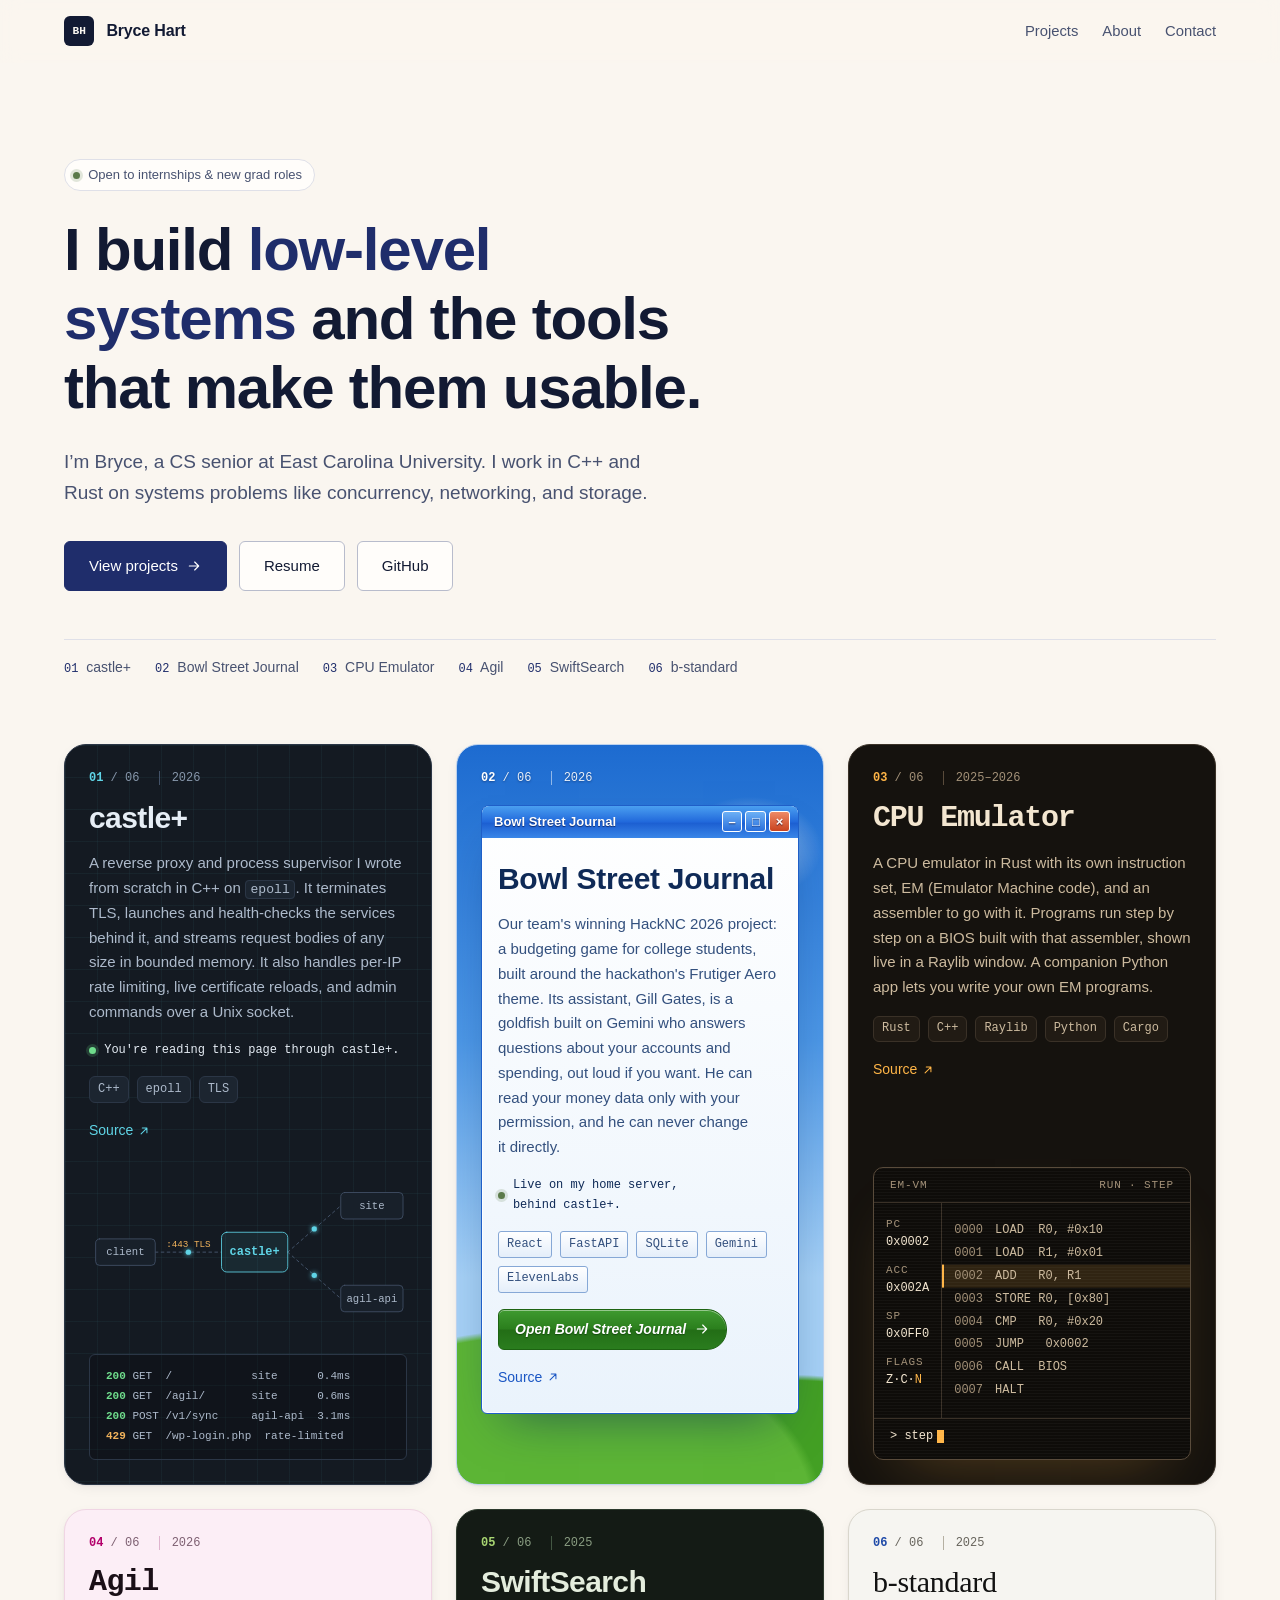
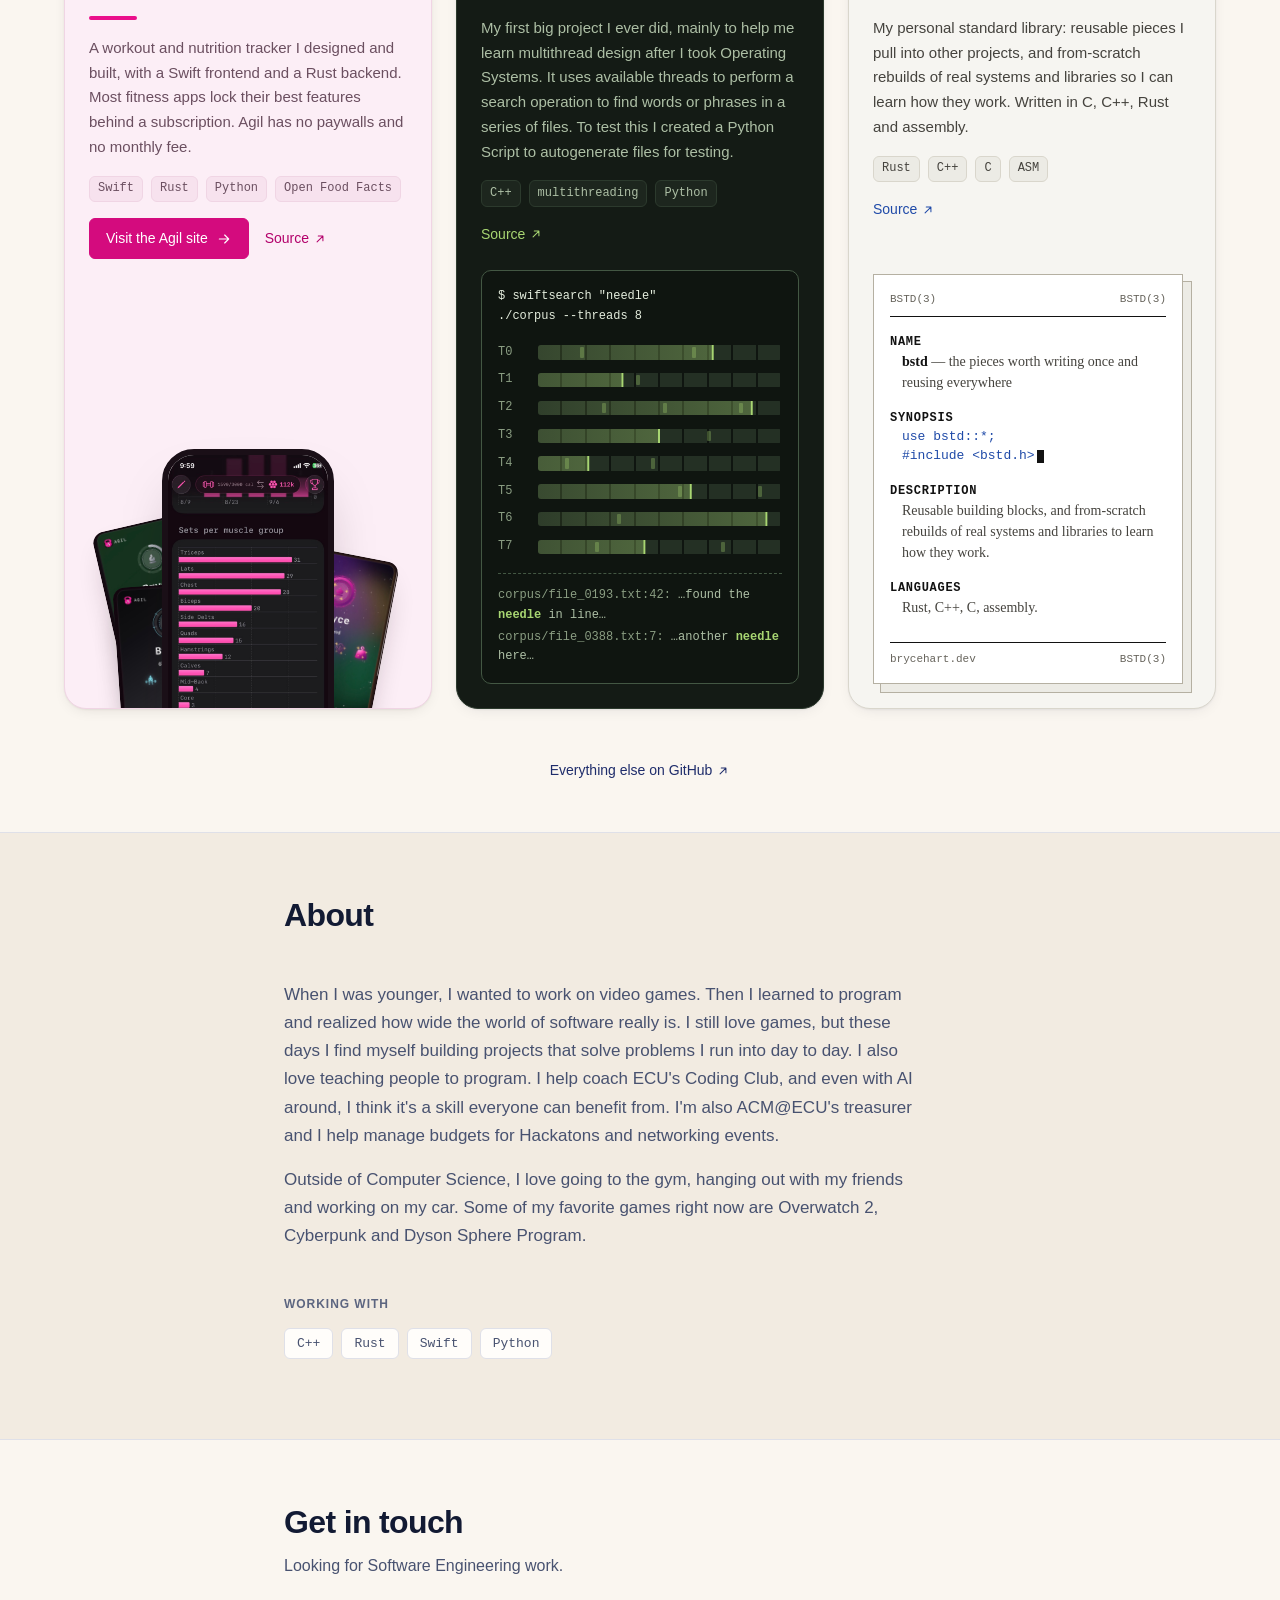
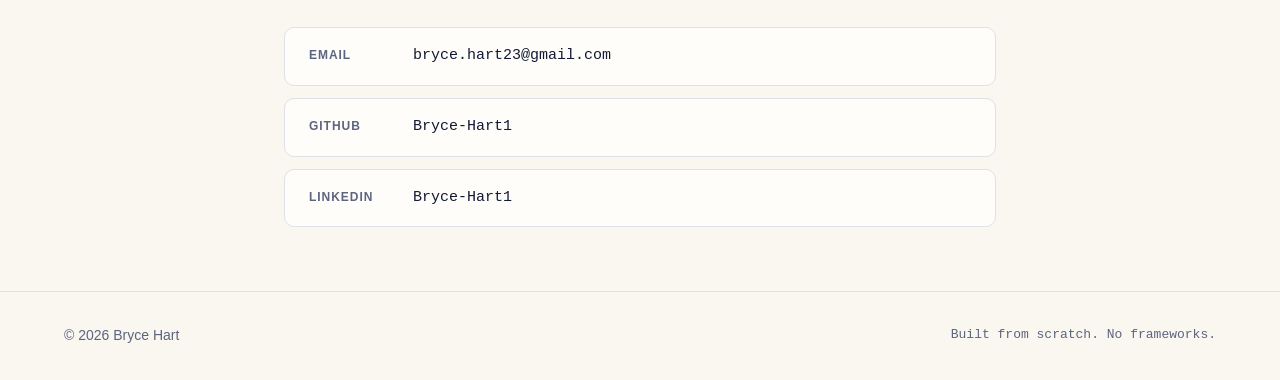
==== commit fbd24101: "Drop the shipped-to-production claim from the Agil description Agil hasn't launched yet.  Co-Authore" ====
--- a/index.html
+++ b/index.html
@@ -293,10 +293,10 @@
         <div class="chapter__text">
           <p class="chapter__index"><span>04</span> / 06 <span class="chapter__year">2026</span></p>
           <h3 class="chapter__title" id="agil-title">Agil</h3>
-          <!-- TODO: add one number, e.g. "___ people use it" or "It tracks ___ foods from Open Food Facts." -->
+          <!-- TODO: add one number, e.g. "It tracks ___ foods from Open Food Facts." -->
           <p class="chapter__body">
-            A workout and nutrition tracker I designed, built and shipped to production, with a Swift
-            frontend and a Rust backend. Most fitness apps lock their best features behind a subscription.
+            A workout and nutrition tracker I designed and built, with a Swift frontend and a Rust
+            backend. Most fitness apps lock their best features behind a subscription.
             Agil has no paywalls and no monthly fee.
           </p>
           <ul class="tags" aria-label="Technologies used">
